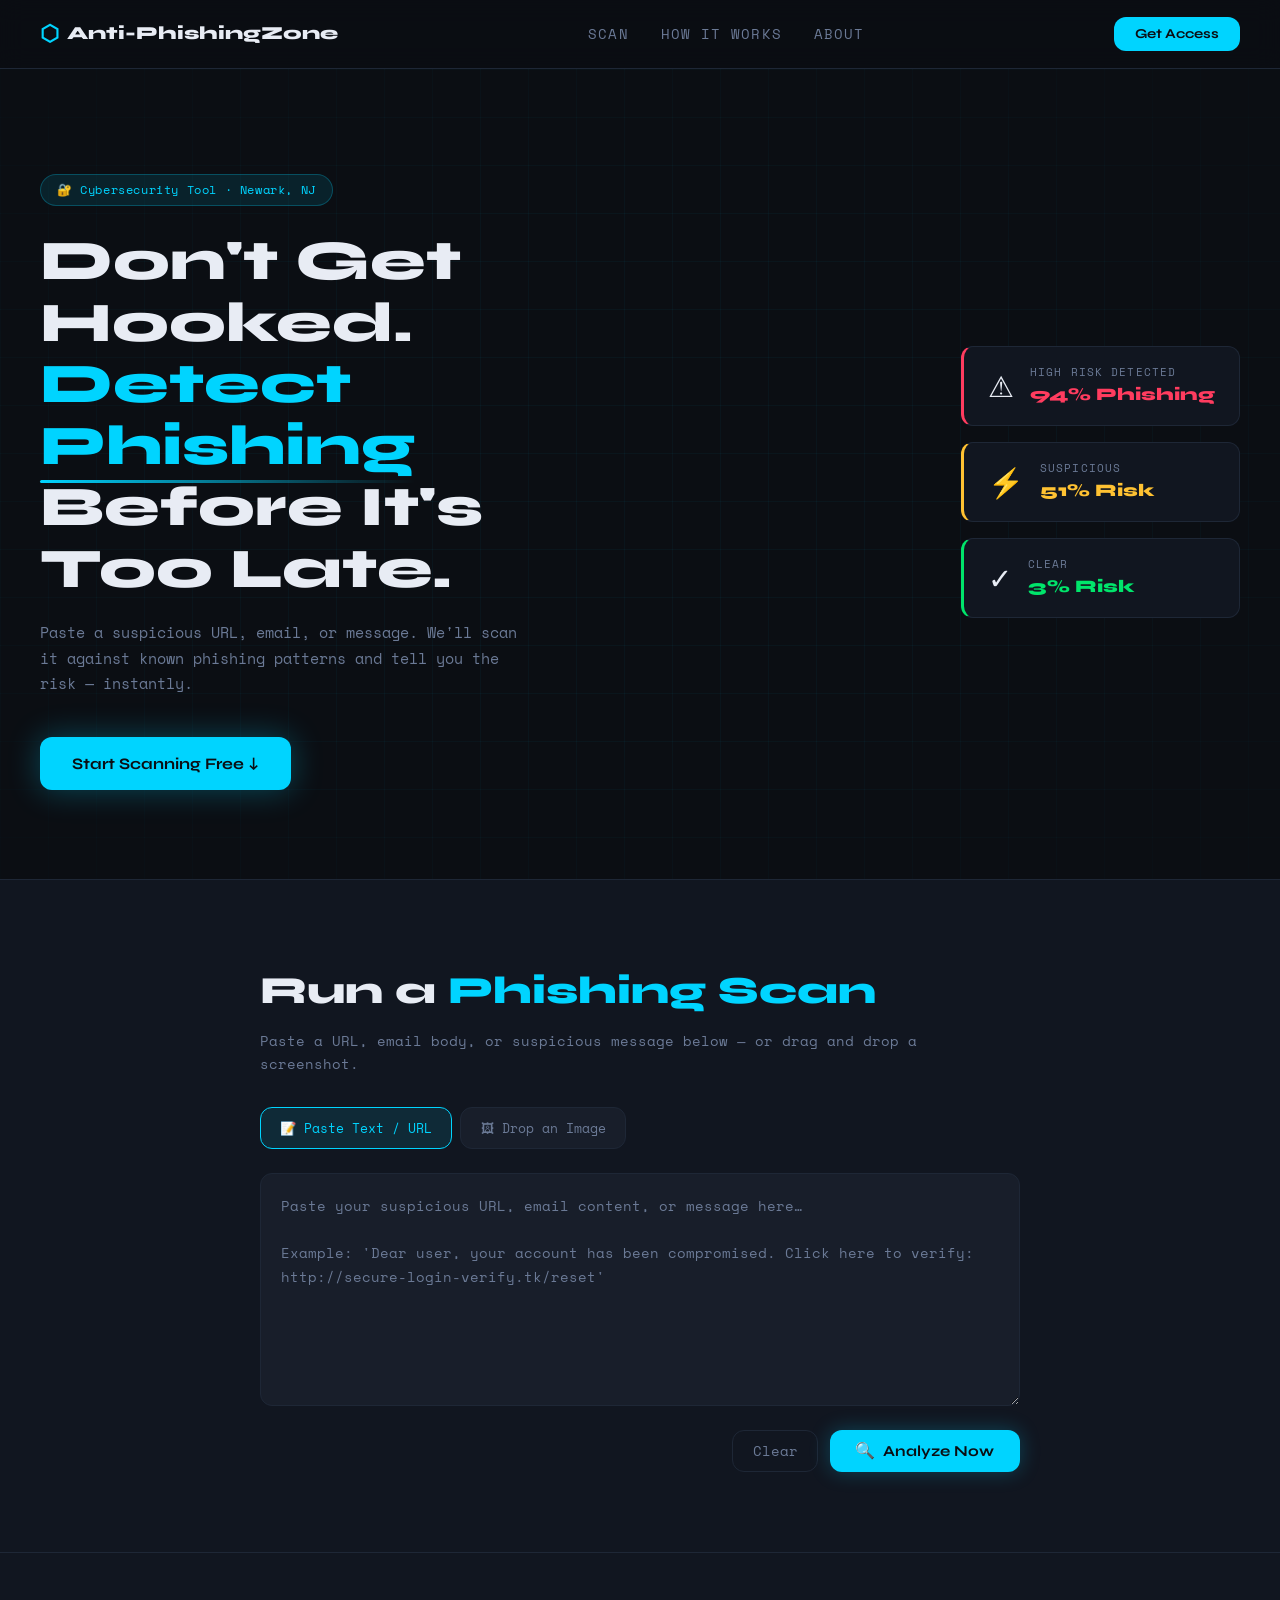
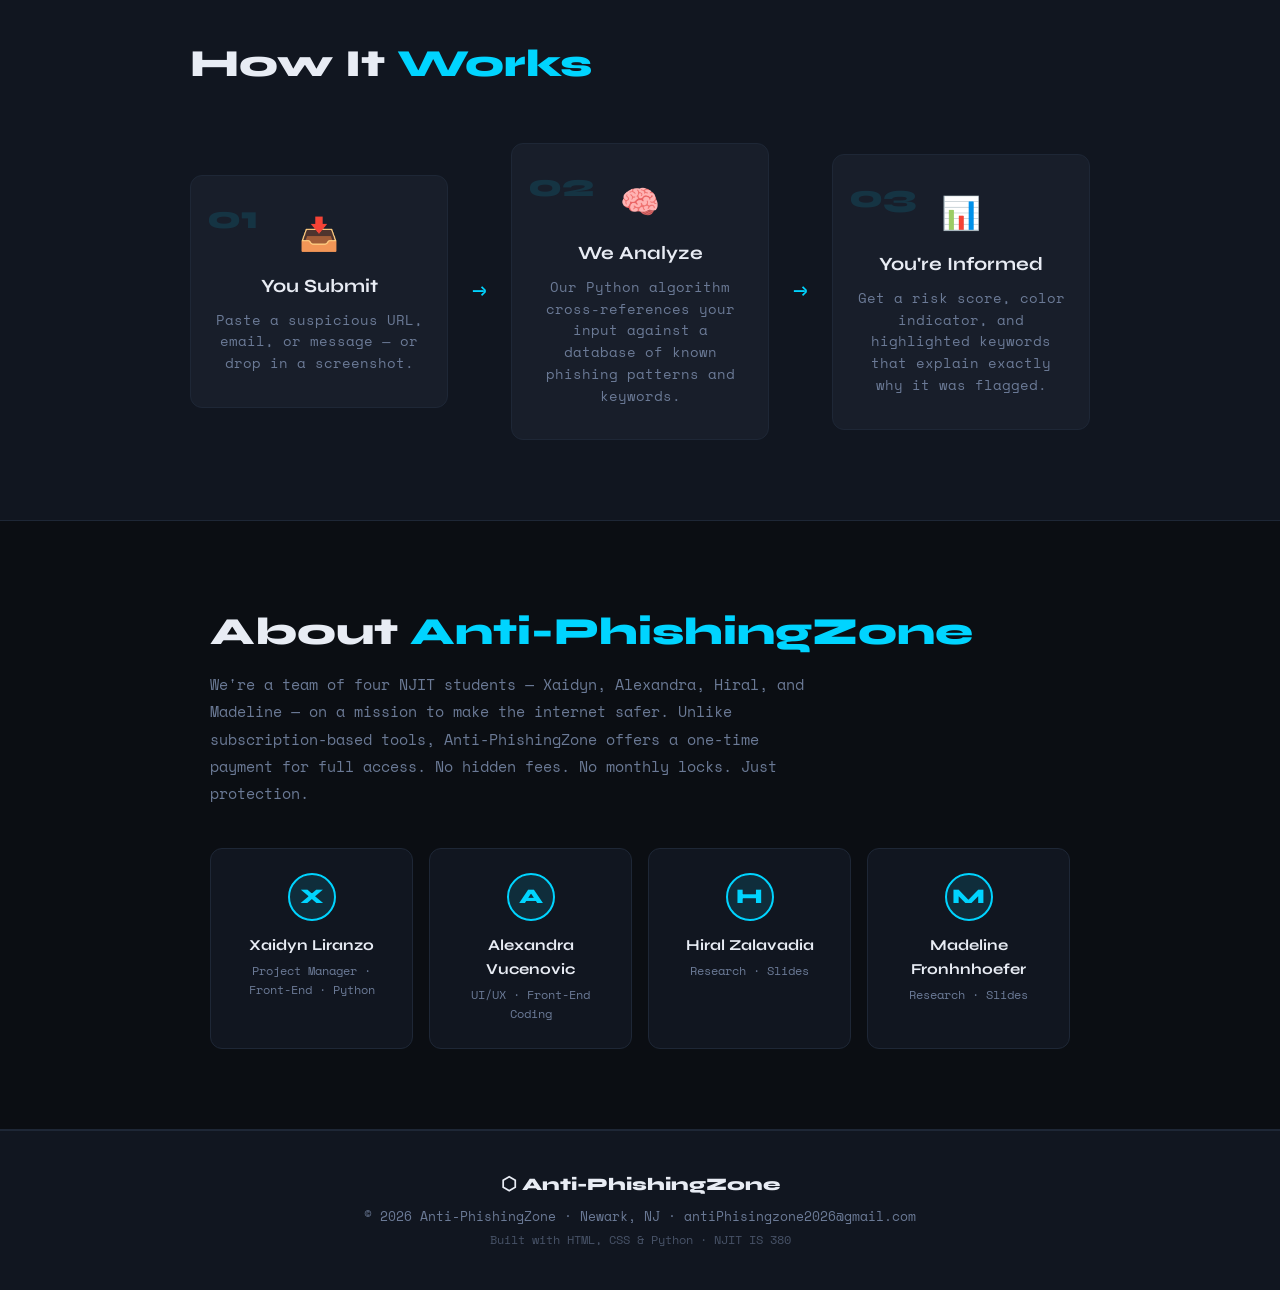
==== index.html @ cdc0a030 "clean project setup" ====
<!DOCTYPE html>
<html lang="en">
<head>
  <meta charset="UTF-8" />
  <meta name="viewport" content="width=device-width, initial-scale=1.0"/>
  <title>Anti-PhishingZone — Phishing Detection</title>
  <link href="https://fonts.googleapis.com/css2?family=Space+Mono:wght@400;700&family=Syne:wght@400;600;800&display=swap" rel="stylesheet"/>
  <link rel="stylesheet" href="styles.css"/>
</head>
<body>

  <!-- NAV -->
  <nav class="nav">
    <div class="nav-logo">
      <span class="logo-shield">⬡</span>
      <span class="logo-text">Anti-PhishingZone</span>
    </div>
    <ul class="nav-links">
      <li><a href="#scan">Scan</a></li>
      <li><a href="#how">How It Works</a></li>
      <li><a href="#about">About</a></li>
    </ul>
    <button class="nav-cta">Get Access</button>
  </nav>

  <!-- HERO -->
  <section class="hero" id="hero">
    <div class="hero-bg-grid"></div>
    <div class="hero-content">
      <div class="hero-badge">🔐 Cybersecurity Tool · Newark, NJ</div>
      <h1 class="hero-title">
        Don't Get Hooked.<br/>
        <span class="hero-accent">Detect Phishing</span><br/>
        Before It's Too Late.
      </h1>
      <p class="hero-sub">
        Paste a suspicious URL, email, or message. We'll scan it against known phishing patterns and tell you the risk — instantly.
      </p>
      <a href="#scan" class="hero-btn">Start Scanning Free ↓</a>
    </div>
    <div class="hero-visual">
      <div class="threat-card threat-red">
        <span class="tc-icon">⚠</span>
        <div>
          <div class="tc-label">High Risk Detected</div>
          <div class="tc-val">94% Phishing</div>
        </div>
      </div>
      <div class="threat-card threat-yellow">
        <span class="tc-icon">⚡</span>
        <div>
          <div class="tc-label">Suspicious</div>
          <div class="tc-val">51% Risk</div>
        </div>
      </div>
      <div class="threat-card threat-green">
        <span class="tc-icon">✓</span>
        <div>
          <div class="tc-label">Clear</div>
          <div class="tc-val">3% Risk</div>
        </div>
      </div>
    </div>
  </section>

  <!-- SCAN SECTION -->
  <section class="scan-section" id="scan">
    <div class="scan-container">
      <h2 class="section-title">Run a <span class="accent">Phishing Scan</span></h2>
      <p class="section-sub">Paste a URL, email body, or suspicious message below — or drag and drop a screenshot.</p>

      <!-- TABS -->
      <div class="tabs">
        <button class="tab active" data-tab="text">📝 Paste Text / URL</button>
        <button class="tab" data-tab="image">🖼 Drop an Image</button>
      </div>

      <!-- TEXT TAB -->
      <div class="tab-panel active" id="panel-text">
        <textarea
          id="scan-input"
          class="scan-textarea"
          placeholder="Paste your suspicious URL, email content, or message here…&#10;&#10;Example: 'Dear user, your account has been compromised. Click here to verify: http://secure-login-verify.tk/reset'"
          rows="8"
        ></textarea>
        <div class="scan-actions">
          <button class="clear-btn" onclick="clearInput()">Clear</button>
          <button class="scan-btn" onclick="runScan()">
            <span class="scan-btn-icon">🔍</span> Analyze Now
          </button>
        </div>
      </div>

      <!-- IMAGE TAB -->
      <div class="tab-panel" id="panel-image">
        <div class="drop-zone" id="drop-zone">
          <div class="drop-icon">📷</div>
          <div class="drop-title">Drag & Drop Screenshot Here</div>
          <div class="drop-sub">or click to browse — JPG, PNG, GIF accepted</div>
          <input type="file" id="file-input" accept="image/*" hidden/>
          <button class="browse-btn" onclick="document.getElementById('file-input').click()">Browse Files</button>
        </div>
        <div id="image-preview" class="image-preview hidden">
          <img id="preview-img" src="" alt="Uploaded screenshot"/>
          <button class="clear-btn" onclick="clearImage()">Remove Image</button>
          <button class="scan-btn" onclick="runScan()">
            <span class="scan-btn-icon">🔍</span> Analyze Image
          </button>
        </div>
      </div>
    </div>
  </section>

  <!-- RESULTS SECTION -->
  <section class="results-section hidden" id="results">
    <div class="results-container">
      <h2 class="section-title">Scan <span class="accent">Results</span></h2>

      <!-- RISK METER -->
      <div class="risk-meter-wrap" id="risk-meter-wrap">
        <div class="risk-label-top">Risk Level</div>
        <div class="risk-track">
          <div class="risk-fill" id="risk-fill"></div>
          <div class="risk-thumb" id="risk-thumb"></div>
        </div>
        <div class="risk-scale">
          <span>0%</span>
          <span>25%</span>
          <span>50%</span>
          <span>75%</span>
          <span>100%</span>
        </div>
        <div class="risk-badge" id="risk-badge">—</div>
        <div class="risk-percent" id="risk-percent">0%</div>
      </div>

      <!-- COLOR INDICATOR -->
      <div class="color-indicator" id="color-indicator">
        <div class="ci-dot" id="ci-dot"></div>
        <div class="ci-text" id="ci-text">Analyzing…</div>
      </div>

      <!-- HIGHLIGHTED INPUT -->
      <div class="highlighted-block" id="highlighted-block">
        <h3 class="highlight-title">🔎 Highlighted Flags</h3>
        <div class="highlighted-text" id="highlighted-text"></div>
      </div>

      <!-- FLAGS LIST -->
      <div class="flags-block" id="flags-block">
        <h3 class="flags-title">⚠ Detected Patterns</h3>
        <ul class="flags-list" id="flags-list"></ul>
      </div>

      <!-- SCAN AGAIN -->
      <button class="scan-again-btn" onclick="resetScan()">← Scan Another</button>
    </div>
  </section>

  <!-- HOW IT WORKS -->
  <section class="how-section" id="how">
    <div class="how-container">
      <h2 class="section-title">How It <span class="accent">Works</span></h2>
      <div class="steps">
        <div class="step">
          <div class="step-num">01</div>
          <div class="step-icon">📥</div>
          <h3>You Submit</h3>
          <p>Paste a suspicious URL, email, or message — or drop in a screenshot.</p>
        </div>
        <div class="step-arrow">→</div>
        <div class="step">
          <div class="step-num">02</div>
          <div class="step-icon">🧠</div>
          <h3>We Analyze</h3>
          <p>Our Python algorithm cross-references your input against a database of known phishing patterns and keywords.</p>
        </div>
        <div class="step-arrow">→</div>
        <div class="step">
          <div class="step-num">03</div>
          <div class="step-icon">📊</div>
          <h3>You're Informed</h3>
          <p>Get a risk score, color indicator, and highlighted keywords that explain exactly why it was flagged.</p>
        </div>
      </div>
    </div>
  </section>

  <!-- ABOUT -->
  <section class="about-section" id="about">
    <div class="about-container">
      <h2 class="section-title">About <span class="accent">Anti-PhishingZone</span></h2>
      <p class="about-text">
        We're a team of four NJIT students — Xaidyn, Alexandra, Hiral, and Madeline — on a mission to make the internet safer. Unlike subscription-based tools, Anti-PhishingZone offers a one-time payment for full access. No hidden fees. No monthly locks. Just protection.
      </p>
      <div class="team-grid">
        <div class="team-card">
          <div class="team-initial">X</div>
          <div class="team-name">Xaidyn Liranzo</div>
          <div class="team-role">Project Manager · Front-End · Python</div>
        </div>
        <div class="team-card">
          <div class="team-initial">A</div>
          <div class="team-name">Alexandra Vucenovic</div>
          <div class="team-role">UI/UX · Front-End Coding</div>
        </div>
        <div class="team-card">
          <div class="team-initial">H</div>
          <div class="team-name">Hiral Zalavadia</div>
          <div class="team-role">Research · Slides</div>
        </div>
        <div class="team-card">
          <div class="team-initial">M</div>
          <div class="team-name">Madeline Fronhnhoefer</div>
          <div class="team-role">Research · Slides</div>
        </div>
      </div>
    </div>
  </section>

  <!-- FOOTER -->
  <footer class="footer">
    <div class="footer-logo">⬡ Anti-PhishingZone</div>
    <p>© 2026 Anti-PhishingZone · Newark, NJ · antiPhisingzone2026@gmail.com</p>
    <p class="footer-note">Built with HTML, CSS & Python · NJIT IS 380</p>
  </footer>

  <script src="app.js"></script>
</body>
</html>
---- styles.css ----
/* ============================
   Anti-PhishingZone — styles.css
   ============================ */

/* -- Reset & Base -- */
*, *::before, *::after { box-sizing: border-box; margin: 0; padding: 0; }

:root {
  --bg:        #0b0e13;
  --bg2:       #111620;
  --bg3:       #181e2a;
  --border:    #1e2736;
  --text:      #e8ecf4;
  --muted:     #6b7a96;
  --accent:    #00d4ff;
  --accent2:   #0099cc;
  --green:     #00e56b;
  --yellow:    #ffc232;
  --red:       #ff3c5f;
  --font-head: 'Syne', sans-serif;
  --font-mono: 'Space Mono', monospace;
  --radius:    12px;
  --shadow:    0 4px 32px rgba(0,212,255,0.08);
}

html { scroll-behavior: smooth; }

body {
  background: var(--bg);
  color: var(--text);
  font-family: var(--font-mono);
  line-height: 1.6;
  min-height: 100vh;
}

/* ============================
   NAV
   ============================ */
.nav {
  position: sticky; top: 0; z-index: 100;
  display: flex; align-items: center; justify-content: space-between;
  padding: 1rem 2.5rem;
  background: rgba(11,14,19,0.85);
  backdrop-filter: blur(12px);
  border-bottom: 1px solid var(--border);
}

.nav-logo {
  display: flex; align-items: center; gap: 0.5rem;
  font-family: var(--font-head); font-weight: 800; font-size: 1.15rem;
  color: var(--text); text-decoration: none;
}

.logo-shield {
  font-size: 1.4rem; color: var(--accent);
  animation: pulse 3s ease-in-out infinite;
}

@keyframes pulse {
  0%,100% { text-shadow: 0 0 8px var(--accent); }
  50%      { text-shadow: 0 0 20px var(--accent), 0 0 40px var(--accent); }
}

.nav-links {
  display: flex; gap: 2rem; list-style: none;
}

.nav-links a {
  color: var(--muted); text-decoration: none; font-size: 0.85rem;
  letter-spacing: 0.08em; text-transform: uppercase;
  transition: color 0.2s;
}
.nav-links a:hover { color: var(--accent); }

.nav-cta {
  background: var(--accent); color: var(--bg);
  border: none; border-radius: var(--radius);
  padding: 0.55rem 1.3rem; font-family: var(--font-head);
  font-weight: 700; font-size: 0.85rem; cursor: pointer;
  transition: background 0.2s, transform 0.15s;
}
.nav-cta:hover { background: #33dcff; transform: translateY(-1px); }

/* ============================
   HERO
   ============================ */
.hero {
  position: relative; overflow: hidden;
  min-height: 90vh;
  display: flex; align-items: center; justify-content: space-between;
  padding: 5rem 2.5rem 4rem;
  gap: 3rem;
}

.hero-bg-grid {
  position: absolute; inset: 0; z-index: 0;
  background-image:
    linear-gradient(rgba(0,212,255,0.04) 1px, transparent 1px),
    linear-gradient(90deg, rgba(0,212,255,0.04) 1px, transparent 1px);
  background-size: 48px 48px;
  mask-image: radial-gradient(ellipse 80% 80% at 50% 50%, black 40%, transparent 100%);
}

.hero-content {
  position: relative; z-index: 1;
  flex: 1; max-width: 600px;
}

.hero-badge {
  display: inline-block;
  background: rgba(0,212,255,0.1);
  border: 1px solid rgba(0,212,255,0.25);
  border-radius: 99px;
  padding: 0.35rem 1rem;
  font-size: 0.75rem; color: var(--accent);
  letter-spacing: 0.05em; margin-bottom: 1.5rem;
}

.hero-title {
  font-family: var(--font-head);
  font-size: clamp(2rem, 5vw, 3.5rem);
  font-weight: 800;
  line-height: 1.1;
  margin-bottom: 1.25rem;
  color: var(--text);
}

.hero-accent {
  color: var(--accent);
  position: relative;
}
.hero-accent::after {
  content: '';
  position: absolute; bottom: -4px; left: 0; right: 0;
  height: 3px;
  background: linear-gradient(90deg, var(--accent), transparent);
  border-radius: 2px;
}

.hero-sub {
  color: var(--muted); font-size: 0.95rem;
  max-width: 480px; margin-bottom: 2.5rem;
  line-height: 1.7;
}

.hero-btn {
  display: inline-block;
  background: var(--accent); color: var(--bg);
  border-radius: var(--radius);
  padding: 0.85rem 2rem;
  font-family: var(--font-head); font-weight: 700; font-size: 1rem;
  text-decoration: none;
  box-shadow: 0 0 32px rgba(0,212,255,0.3);
  transition: transform 0.2s, box-shadow 0.2s;
}
.hero-btn:hover {
  transform: translateY(-3px);
  box-shadow: 0 0 48px rgba(0,212,255,0.5);
}

/* Hero visual cards */
.hero-visual {
  position: relative; z-index: 1;
  display: flex; flex-direction: column; gap: 1rem;
  flex-shrink: 0;
}

.threat-card {
  display: flex; align-items: center; gap: 1rem;
  background: var(--bg2);
  border: 1px solid var(--border);
  border-radius: var(--radius);
  padding: 1rem 1.5rem;
  min-width: 220px;
  animation: floatIn 0.6s ease both;
  transition: transform 0.3s;
}
.threat-card:hover { transform: translateX(-6px); }
.threat-card:nth-child(1) { animation-delay: 0.1s; }
.threat-card:nth-child(2) { animation-delay: 0.25s; }
.threat-card:nth-child(3) { animation-delay: 0.4s; }

@keyframes floatIn {
  from { opacity: 0; transform: translateX(30px); }
  to   { opacity: 1; transform: translateX(0); }
}

.tc-icon { font-size: 1.8rem; }
.tc-label { font-size: 0.7rem; color: var(--muted); text-transform: uppercase; letter-spacing: 0.1em; }
.tc-val   { font-family: var(--font-head); font-weight: 800; font-size: 1.1rem; }

.threat-red    { border-left: 3px solid var(--red); }
.threat-red    .tc-val { color: var(--red); }
.threat-yellow { border-left: 3px solid var(--yellow); }
.threat-yellow .tc-val { color: var(--yellow); }
.threat-green  { border-left: 3px solid var(--green); }
.threat-green  .tc-val { color: var(--green); }

/* ============================
   SCAN SECTION
   ============================ */
.scan-section {
  padding: 5rem 2.5rem;
  background: var(--bg2);
  border-top: 1px solid var(--border);
  border-bottom: 1px solid var(--border);
}

.scan-container {
  max-width: 760px; margin: 0 auto;
}

.section-title {
  font-family: var(--font-head); font-weight: 800;
  font-size: clamp(1.6rem, 4vw, 2.4rem);
  margin-bottom: 0.5rem;
  color: var(--text);
}

.accent { color: var(--accent); }

.section-sub {
  color: var(--muted); font-size: 0.9rem;
  margin-bottom: 2rem;
}

/* Tabs */
.tabs {
  display: flex; gap: 0.5rem;
  margin-bottom: 1.5rem;
}

.tab {
  background: var(--bg3); border: 1px solid var(--border);
  border-radius: var(--radius);
  padding: 0.6rem 1.2rem;
  color: var(--muted); font-family: var(--font-mono); font-size: 0.82rem;
  cursor: pointer; transition: all 0.2s;
}
.tab.active {
  background: rgba(0,212,255,0.1);
  border-color: var(--accent); color: var(--accent);
}
.tab:not(.active):hover { border-color: var(--muted); color: var(--text); }

.tab-panel { display: none; }
.tab-panel.active { display: block; }

/* Textarea */
.scan-textarea {
  width: 100%;
  background: var(--bg3); border: 1px solid var(--border);
  border-radius: var(--radius);
  padding: 1.25rem; color: var(--text);
  font-family: var(--font-mono); font-size: 0.88rem;
  line-height: 1.7; resize: vertical;
  transition: border-color 0.2s, box-shadow 0.2s;
  outline: none;
}
.scan-textarea::placeholder { color: var(--muted); }
.scan-textarea:focus {
  border-color: var(--accent);
  box-shadow: 0 0 0 3px rgba(0,212,255,0.1);
}

/* Scan actions */
.scan-actions {
  display: flex; justify-content: flex-end; gap: 0.75rem;
  margin-top: 1rem;
}

.clear-btn {
  background: transparent; border: 1px solid var(--border);
  border-radius: var(--radius);
  padding: 0.65rem 1.2rem;
  color: var(--muted); font-family: var(--font-mono); font-size: 0.85rem;
  cursor: pointer; transition: all 0.2s;
}
.clear-btn:hover { border-color: var(--red); color: var(--red); }

.scan-btn {
  display: flex; align-items: center; gap: 0.5rem;
  background: var(--accent); border: none;
  border-radius: var(--radius);
  padding: 0.65rem 1.6rem;
  color: var(--bg); font-family: var(--font-head); font-weight: 700; font-size: 0.95rem;
  cursor: pointer;
  box-shadow: 0 0 20px rgba(0,212,255,0.25);
  transition: all 0.2s;
}
.scan-btn:hover {
  background: #33dcff; transform: translateY(-2px);
  box-shadow: 0 0 32px rgba(0,212,255,0.4);
}
.scan-btn-icon { font-size: 1rem; }

/* Drop zone */
.drop-zone {
  border: 2px dashed var(--border);
  border-radius: var(--radius);
  padding: 3.5rem 2rem;
  text-align: center;
  transition: all 0.2s; cursor: pointer;
}
.drop-zone:hover, .drop-zone.dragover {
  border-color: var(--accent);
  background: rgba(0,212,255,0.04);
}
.drop-icon { font-size: 2.5rem; margin-bottom: 0.75rem; }
.drop-title {
  font-family: var(--font-head); font-weight: 600; font-size: 1.1rem;
  margin-bottom: 0.4rem;
}
.drop-sub { color: var(--muted); font-size: 0.82rem; margin-bottom: 1.25rem; }

.browse-btn {
  background: var(--bg3); border: 1px solid var(--border);
  border-radius: var(--radius);
  padding: 0.55rem 1.3rem;
  color: var(--text); font-family: var(--font-mono); font-size: 0.82rem;
  cursor: pointer; transition: all 0.2s;
}
.browse-btn:hover { border-color: var(--accent); color: var(--accent); }

.image-preview {
  display: flex; flex-direction: column; align-items: center; gap: 1rem;
}
.image-preview img {
  max-width: 100%; max-height: 320px;
  border-radius: var(--radius);
  border: 1px solid var(--border);
}

/* ============================
   RESULTS
   ============================ */
.results-section {
  padding: 5rem 2.5rem;
  background: var(--bg);
  border-bottom: 1px solid var(--border);
}

.results-container { max-width: 760px; margin: 0 auto; }

/* Risk Meter */
.risk-meter-wrap {
  background: var(--bg2); border: 1px solid var(--border);
  border-radius: var(--radius);
  padding: 2rem 2.5rem;
  margin-bottom: 1.5rem;
  text-align: center;
}
.risk-label-top {
  font-size: 0.75rem; text-transform: uppercase; letter-spacing: 0.1em;
  color: var(--muted); margin-bottom: 1.25rem;
}

.risk-track {
  position: relative; height: 12px;
  background: var(--bg3); border-radius: 99px;
  overflow: visible; margin-bottom: 0.5rem;
}
.risk-fill {
  height: 100%; border-radius: 99px;
  background: linear-gradient(90deg, var(--green), var(--yellow), var(--red));
  transition: width 1.2s cubic-bezier(0.22, 1, 0.36, 1);
  width: 0%;
}
.risk-thumb {
  position: absolute; top: 50%;
  transform: translate(-50%, -50%);
  width: 22px; height: 22px;
  background: white; border-radius: 50%;
  box-shadow: 0 2px 12px rgba(0,0,0,0.5);
  transition: left 1.2s cubic-bezier(0.22, 1, 0.36, 1);
  left: 0%;
}

.risk-scale {
  display: flex; justify-content: space-between;
  font-size: 0.7rem; color: var(--muted);
  margin-bottom: 1.5rem;
}

.risk-badge {
  display: inline-block;
  border-radius: 99px; padding: 0.4rem 1.2rem;
  font-family: var(--font-head); font-weight: 700; font-size: 1rem;
  margin-bottom: 0.35rem;
  transition: all 0.4s;
}

.risk-percent {
  font-family: var(--font-head); font-weight: 800; font-size: 2.5rem;
  transition: all 0.4s;
}

/* Color Indicator */
.color-indicator {
  display: flex; align-items: center; gap: 1rem;
  background: var(--bg2); border: 1px solid var(--border);
  border-radius: var(--radius); padding: 1.25rem 1.75rem;
  margin-bottom: 1.5rem;
}
.ci-dot {
  width: 20px; height: 20px; border-radius: 50%;
  flex-shrink: 0;
  animation: dotPulse 2s ease-in-out infinite;
}
@keyframes dotPulse {
  0%,100% { transform: scale(1); }
  50%      { transform: scale(1.25); }
}
.ci-text { font-family: var(--font-head); font-weight: 600; font-size: 1.05rem; }

/* Highlighted Text */
.highlighted-block {
  background: var(--bg2); border: 1px solid var(--border);
  border-radius: var(--radius); padding: 1.5rem 1.75rem;
  margin-bottom: 1.5rem;
}
.highlight-title {
  font-family: var(--font-head); font-size: 1rem; font-weight: 600;
  margin-bottom: 0.9rem;
}
.highlighted-text {
  font-size: 0.9rem; line-height: 1.8;
  word-break: break-word;
}
.flag-word {
  background: rgba(255,60,95,0.2);
  border: 1px solid rgba(255,60,95,0.4);
  color: var(--red);
  border-radius: 4px; padding: 0 4px;
  font-weight: bold;
}

/* Flags List */
.flags-block {
  background: var(--bg2); border: 1px solid var(--border);
  border-radius: var(--radius); padding: 1.5rem 1.75rem;
  margin-bottom: 2rem;
}
.flags-title {
  font-family: var(--font-head); font-size: 1rem; font-weight: 600;
  margin-bottom: 0.9rem;
}
.flags-list { list-style: none; display: flex; flex-direction: column; gap: 0.6rem; }
.flags-list li {
  display: flex; align-items: center; gap: 0.75rem;
  font-size: 0.85rem; color: var(--muted);
}
.flags-list li::before {
  content: '▸'; color: var(--red); font-size: 0.7rem; flex-shrink: 0;
}

.scan-again-btn {
  background: transparent; border: 1px solid var(--border);
  border-radius: var(--radius);
  padding: 0.75rem 1.75rem;
  color: var(--muted); font-family: var(--font-mono); font-size: 0.88rem;
  cursor: pointer; transition: all 0.2s;
}
.scan-again-btn:hover { border-color: var(--accent); color: var(--accent); }

/* ============================
   HOW IT WORKS
   ============================ */
.how-section {
  padding: 5rem 2.5rem;
  background: var(--bg2);
  border-bottom: 1px solid var(--border);
}
.how-container { max-width: 900px; margin: 0 auto; }

.steps {
  display: flex; align-items: center; gap: 1.5rem;
  margin-top: 3rem;
  flex-wrap: wrap;
}
.step {
  flex: 1; min-width: 200px;
  background: var(--bg3); border: 1px solid var(--border);
  border-radius: var(--radius); padding: 2rem 1.5rem;
  text-align: center; position: relative;
  transition: transform 0.2s, border-color 0.2s;
}
.step:hover { transform: translateY(-4px); border-color: var(--accent); }

.step-num {
  position: absolute; top: 1rem; left: 1rem;
  font-family: var(--font-head); font-weight: 800; font-size: 2rem;
  color: rgba(0,212,255,0.12);
}
.step-icon { font-size: 2rem; margin-bottom: 0.75rem; }
.step h3 {
  font-family: var(--font-head); font-weight: 700;
  margin-bottom: 0.5rem;
}
.step p { color: var(--muted); font-size: 0.85rem; }

.step-arrow {
  color: var(--accent); font-size: 1.5rem;
  flex-shrink: 0;
}

/* ============================
   ABOUT
   ============================ */
.about-section {
  padding: 5rem 2.5rem;
  background: var(--bg);
  border-bottom: 1px solid var(--border);
}
.about-container { max-width: 860px; margin: 0 auto; }
.about-text {
  color: var(--muted); font-size: 0.95rem; line-height: 1.8;
  margin-bottom: 2.5rem; max-width: 620px;
}

.team-grid {
  display: grid; grid-template-columns: repeat(auto-fit, minmax(180px, 1fr));
  gap: 1rem;
}
.team-card {
  background: var(--bg2); border: 1px solid var(--border);
  border-radius: var(--radius); padding: 1.5rem 1.25rem;
  text-align: center; transition: transform 0.2s, border-color 0.2s;
}
.team-card:hover { transform: translateY(-3px); border-color: var(--accent); }

.team-initial {
  width: 48px; height: 48px; border-radius: 50%;
  background: rgba(0,212,255,0.12); border: 2px solid var(--accent);
  display: flex; align-items: center; justify-content: center;
  font-family: var(--font-head); font-weight: 800; font-size: 1.3rem;
  color: var(--accent); margin: 0 auto 0.75rem;
}
.team-name { font-family: var(--font-head); font-weight: 700; font-size: 0.95rem; margin-bottom: 0.25rem; }
.team-role { color: var(--muted); font-size: 0.75rem; }

/* ============================
   FOOTER
   ============================ */
.footer {
  background: var(--bg2); border-top: 1px solid var(--border);
  padding: 2.5rem; text-align: center;
  color: var(--muted); font-size: 0.8rem;
}
.footer-logo {
  font-family: var(--font-head); font-weight: 800; font-size: 1.1rem;
  color: var(--text); margin-bottom: 0.5rem;
}
.footer-note { margin-top: 0.25rem; font-size: 0.72rem; opacity: 0.6; }

/* ============================
   UTILITIES
   ============================ */
.hidden { display: none !important; }

/* ============================
   RESPONSIVE
   ============================ */
@media (max-width: 768px) {
  .hero {
    flex-direction: column; text-align: center;
    padding: 4rem 1.5rem 3rem;
  }
  .hero-visual { flex-direction: row; flex-wrap: wrap; justify-content: center; }
  .threat-card { min-width: 160px; }
  .nav-links { display: none; }
  .steps { flex-direction: column; }
  .step-arrow { transform: rotate(90deg); }
  .scan-section, .results-section, .how-section, .about-section { padding: 3.5rem 1.5rem; }
}
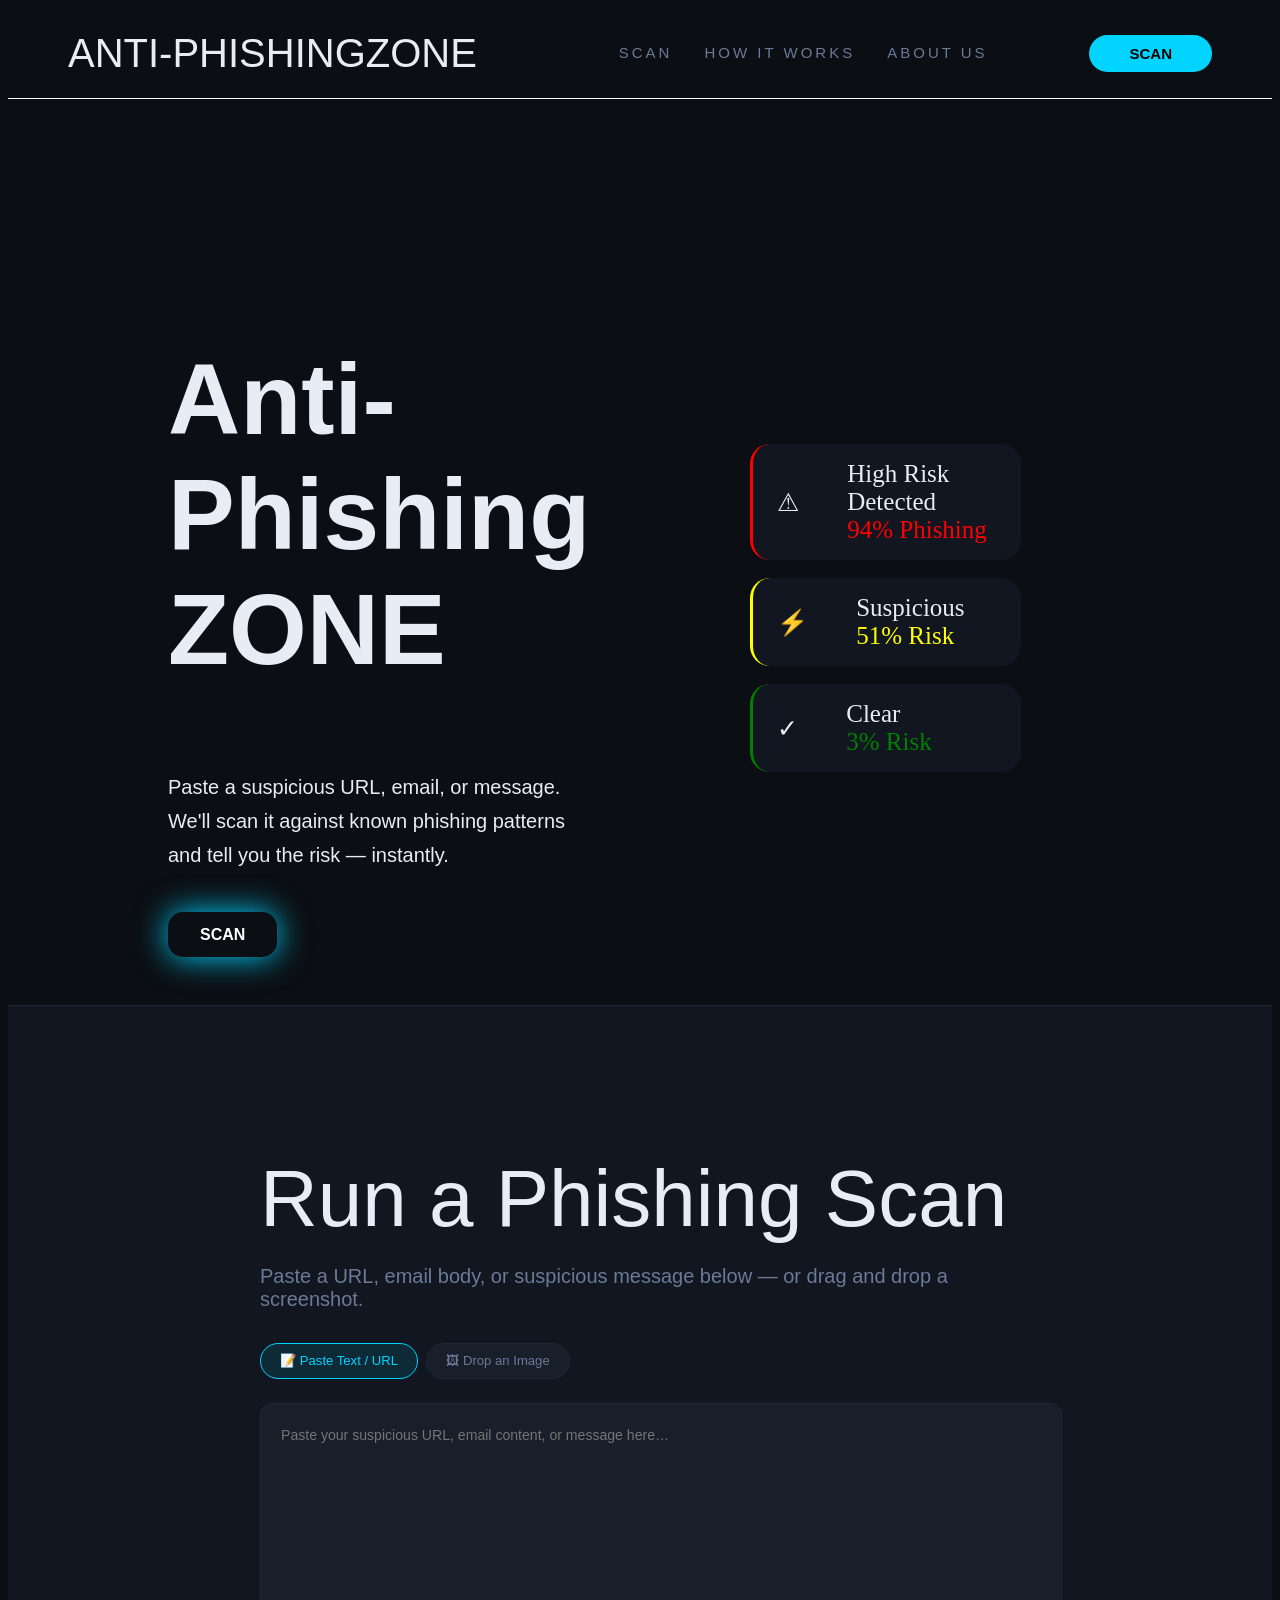
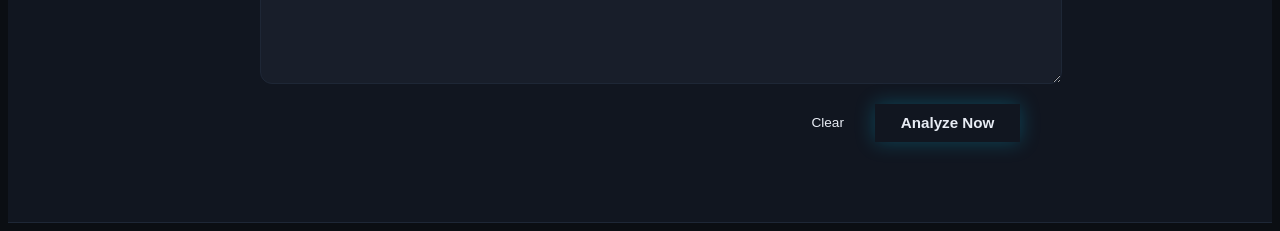
==== commit 5da3e17a: "Add files via upload This is the simplified version of the website. I commented where I stopped." ====
--- a/index.html
+++ b/index.html
@@ -1,230 +1,107 @@
-<!DOCTYPE html>
-<html lang="en">
-<head>
-  <meta charset="UTF-8" />
-  <meta name="viewport" content="width=device-width, initial-scale=1.0"/>
-  <title>Anti-PhishingZone — Phishing Detection</title>
-  <link href="https://fonts.googleapis.com/css2?family=Space+Mono:wght@400;700&family=Syne:wght@400;600;800&display=swap" rel="stylesheet"/>
-  <link rel="stylesheet" href="styles.css"/>
-</head>
-<body>
-
-  <!-- NAV -->
-  <nav class="nav">
-    <div class="nav-logo">
-      <span class="logo-shield">⬡</span>
-      <span class="logo-text">Anti-PhishingZone</span>
-    </div>
-    <ul class="nav-links">
-      <li><a href="#scan">Scan</a></li>
-      <li><a href="#how">How It Works</a></li>
-      <li><a href="#about">About</a></li>
-    </ul>
-    <button class="nav-cta">Get Access</button>
-  </nav>
-
-  <!-- HERO -->
-  <section class="hero" id="hero">
-    <div class="hero-bg-grid"></div>
-    <div class="hero-content">
-      <div class="hero-badge">🔐 Cybersecurity Tool · Newark, NJ</div>
-      <h1 class="hero-title">
-        Don't Get Hooked.<br/>
-        <span class="hero-accent">Detect Phishing</span><br/>
-        Before It's Too Late.
-      </h1>
-      <p class="hero-sub">
-        Paste a suspicious URL, email, or message. We'll scan it against known phishing patterns and tell you the risk — instantly.
-      </p>
-      <a href="#scan" class="hero-btn">Start Scanning Free ↓</a>
-    </div>
-    <div class="hero-visual">
-      <div class="threat-card threat-red">
-        <span class="tc-icon">⚠</span>
-        <div>
-          <div class="tc-label">High Risk Detected</div>
-          <div class="tc-val">94% Phishing</div>
-        </div>
-      </div>
-      <div class="threat-card threat-yellow">
-        <span class="tc-icon">⚡</span>
-        <div>
-          <div class="tc-label">Suspicious</div>
-          <div class="tc-val">51% Risk</div>
-        </div>
-      </div>
-      <div class="threat-card threat-green">
-        <span class="tc-icon">✓</span>
-        <div>
-          <div class="tc-label">Clear</div>
-          <div class="tc-val">3% Risk</div>
-        </div>
-      </div>
-    </div>
-  </section>
-
-  <!-- SCAN SECTION -->
-  <section class="scan-section" id="scan">
-    <div class="scan-container">
-      <h2 class="section-title">Run a <span class="accent">Phishing Scan</span></h2>
-      <p class="section-sub">Paste a URL, email body, or suspicious message below — or drag and drop a screenshot.</p>
-
-      <!-- TABS -->
-      <div class="tabs">
-        <button class="tab active" data-tab="text">📝 Paste Text / URL</button>
-        <button class="tab" data-tab="image">🖼 Drop an Image</button>
-      </div>
-
-      <!-- TEXT TAB -->
-      <div class="tab-panel active" id="panel-text">
-        <textarea
-          id="scan-input"
-          class="scan-textarea"
-          placeholder="Paste your suspicious URL, email content, or message here…&#10;&#10;Example: 'Dear user, your account has been compromised. Click here to verify: http://secure-login-verify.tk/reset'"
-          rows="8"
-        ></textarea>
-        <div class="scan-actions">
-          <button class="clear-btn" onclick="clearInput()">Clear</button>
-          <button class="scan-btn" onclick="runScan()">
-            <span class="scan-btn-icon">🔍</span> Analyze Now
-          </button>
-        </div>
-      </div>
-
-      <!-- IMAGE TAB -->
-      <div class="tab-panel" id="panel-image">
-        <div class="drop-zone" id="drop-zone">
-          <div class="drop-icon">📷</div>
-          <div class="drop-title">Drag & Drop Screenshot Here</div>
-          <div class="drop-sub">or click to browse — JPG, PNG, GIF accepted</div>
-          <input type="file" id="file-input" accept="image/*" hidden/>
-          <button class="browse-btn" onclick="document.getElementById('file-input').click()">Browse Files</button>
-        </div>
-        <div id="image-preview" class="image-preview hidden">
-          <img id="preview-img" src="" alt="Uploaded screenshot"/>
-          <button class="clear-btn" onclick="clearImage()">Remove Image</button>
-          <button class="scan-btn" onclick="runScan()">
-            <span class="scan-btn-icon">🔍</span> Analyze Image
-          </button>
-        </div>
-      </div>
-    </div>
-  </section>
-
-  <!-- RESULTS SECTION -->
-  <section class="results-section hidden" id="results">
-    <div class="results-container">
-      <h2 class="section-title">Scan <span class="accent">Results</span></h2>
-
-      <!-- RISK METER -->
-      <div class="risk-meter-wrap" id="risk-meter-wrap">
-        <div class="risk-label-top">Risk Level</div>
-        <div class="risk-track">
-          <div class="risk-fill" id="risk-fill"></div>
-          <div class="risk-thumb" id="risk-thumb"></div>
-        </div>
-        <div class="risk-scale">
-          <span>0%</span>
-          <span>25%</span>
-          <span>50%</span>
-          <span>75%</span>
-          <span>100%</span>
-        </div>
-        <div class="risk-badge" id="risk-badge">—</div>
-        <div class="risk-percent" id="risk-percent">0%</div>
-      </div>
-
-      <!-- COLOR INDICATOR -->
-      <div class="color-indicator" id="color-indicator">
-        <div class="ci-dot" id="ci-dot"></div>
-        <div class="ci-text" id="ci-text">Analyzing…</div>
-      </div>
-
-      <!-- HIGHLIGHTED INPUT -->
-      <div class="highlighted-block" id="highlighted-block">
-        <h3 class="highlight-title">🔎 Highlighted Flags</h3>
-        <div class="highlighted-text" id="highlighted-text"></div>
-      </div>
-
-      <!-- FLAGS LIST -->
-      <div class="flags-block" id="flags-block">
-        <h3 class="flags-title">⚠ Detected Patterns</h3>
-        <ul class="flags-list" id="flags-list"></ul>
-      </div>
-
-      <!-- SCAN AGAIN -->
-      <button class="scan-again-btn" onclick="resetScan()">← Scan Another</button>
-    </div>
-  </section>
-
-  <!-- HOW IT WORKS -->
-  <section class="how-section" id="how">
-    <div class="how-container">
-      <h2 class="section-title">How It <span class="accent">Works</span></h2>
-      <div class="steps">
-        <div class="step">
-          <div class="step-num">01</div>
-          <div class="step-icon">📥</div>
-          <h3>You Submit</h3>
-          <p>Paste a suspicious URL, email, or message — or drop in a screenshot.</p>
-        </div>
-        <div class="step-arrow">→</div>
-        <div class="step">
-          <div class="step-num">02</div>
-          <div class="step-icon">🧠</div>
-          <h3>We Analyze</h3>
-          <p>Our Python algorithm cross-references your input against a database of known phishing patterns and keywords.</p>
-        </div>
-        <div class="step-arrow">→</div>
-        <div class="step">
-          <div class="step-num">03</div>
-          <div class="step-icon">📊</div>
-          <h3>You're Informed</h3>
-          <p>Get a risk score, color indicator, and highlighted keywords that explain exactly why it was flagged.</p>
-        </div>
-      </div>
-    </div>
-  </section>
-
-  <!-- ABOUT -->
-  <section class="about-section" id="about">
-    <div class="about-container">
-      <h2 class="section-title">About <span class="accent">Anti-PhishingZone</span></h2>
-      <p class="about-text">
-        We're a team of four NJIT students — Xaidyn, Alexandra, Hiral, and Madeline — on a mission to make the internet safer. Unlike subscription-based tools, Anti-PhishingZone offers a one-time payment for full access. No hidden fees. No monthly locks. Just protection.
-      </p>
-      <div class="team-grid">
-        <div class="team-card">
-          <div class="team-initial">X</div>
-          <div class="team-name">Xaidyn Liranzo</div>
-          <div class="team-role">Project Manager · Front-End · Python</div>
-        </div>
-        <div class="team-card">
-          <div class="team-initial">A</div>
-          <div class="team-name">Alexandra Vucenovic</div>
-          <div class="team-role">UI/UX · Front-End Coding</div>
-        </div>
-        <div class="team-card">
-          <div class="team-initial">H</div>
-          <div class="team-name">Hiral Zalavadia</div>
-          <div class="team-role">Research · Slides</div>
-        </div>
-        <div class="team-card">
-          <div class="team-initial">M</div>
-          <div class="team-name">Madeline Fronhnhoefer</div>
-          <div class="team-role">Research · Slides</div>
-        </div>
-      </div>
-    </div>
-  </section>
-
-  <!-- FOOTER -->
-  <footer class="footer">
-    <div class="footer-logo">⬡ Anti-PhishingZone</div>
-    <p>© 2026 Anti-PhishingZone · Newark, NJ · antiPhisingzone2026@gmail.com</p>
-    <p class="footer-note">Built with HTML, CSS & Python · NJIT IS 380</p>
-  </footer>
-
-  <script src="app.js"></script>
-</body>
-</html>
+<!DOCTYPE html>
+<html lang = "en">
+    <head>
+        <meta charset="UTF-8" />
+        <meta name="viewport" content="width=device-width, initial-scale=1.0"/>
+        <title>Anti-PhishingZone — Phishing Detection</title>
+        <link href="https://fonts.googleapis.com/css2?family=Space+Mono:wght@400;700&family=Syne:wght@400;600;800&display=swap" rel="stylesheet"/>
+        <link rel="stylesheet" href="style.css"/>
+    </head>
+    <body>
+        <nav class  = "nav-bar">
+            <div clas = "logo">
+                <span class = "text">ANTI-PHISHINGZONE</span>
+            </div>
+            <ul class  = "links">
+                <li><a href = "">SCAN</a></li>
+                <li><a href = "">HOW IT WORKS</a></li>
+                <li><a href = "">ABOUT US</a></li>
+            </ul>
+              <button class="scan">SCAN</button>
+        </nav>
+  <section class="descp" id="descp">
+    <div class="grid"></div>
+    <div class="content">
+      <h1 class="title">
+        Anti-<br/>
+        <span class="blurb2">Phishing</span><br/>
+        ZONE
+      </h1>
+      <p class="blurb">
+        Paste a suspicious URL, email, or message. We'll scan it against known phishing patterns and tell you the risk — instantly.
+      </p>
+      <a href="#scan" class="scan-btn">SCAN</a>
+    </div>
+    <div class="visuals">
+      <div class="card red">
+        <span class="icon">⚠</span>
+        <div>
+          <div class="label">High Risk Detected</div>
+          <div class="value-red">94% Phishing</div>
+        </div>
+      </div>
+    </br>
+      <div class="card yellow">
+        <span class="icon">⚡</span>
+        <div>
+          <div class="label">Suspicious</div>
+          <div class="value-yellow">51% Risk</div>
+        </div>
+      </div>
+    </br>
+      <div class="card green">
+        <span class="icon">✓</span>
+        <div>
+          <div class="label">Clear</div>
+          <div class="value-green">3% Risk</div>
+        </div>
+      </div>
+    </div>
+  </section>
+
+    <section class="scanning" id="scan">
+    <div class="container-Scan">
+      <h2 class="titleS">Run a Phishing Scan</h2>
+      <p class="section-sub">Paste a URL, email body, or suspicious message below — or drag and drop a screenshot.</p>
+
+      <div class="tabs">
+        <button class="tab active" data-tab="text">📝 Paste Text / URL</button>
+        <button class="tab" data-tab="image">🖼 Drop an Image</button>
+      </div>
+
+      <div class="tab-panel active" id="panel-text">
+        <textarea
+          id="scan-input"
+          class="textarea"
+          placeholder="Paste your suspicious URL, email content, or message here…"
+          rows="10"
+        ></textarea>
+        <div class="scanner-actions">
+          <button class="clear" onclick="clearInput()">Clear</button>
+          <button class="scan-button" onclick="runScan()">
+             Analyze Now
+          </button>
+        </div>
+      </div>
+      <!--Finished simplyfing here-->
+      <div class="tab-panel" id="panel-image">
+        <div class="drop-zone" id="drop-zone">
+          <div class="drop-icon">📷</div>
+          <div class="drop-title">Drag & Drop Screenshot Here</div>
+          <div class="drop-sub">or click to browse — JPG, PNG, GIF accepted</div>
+          <input type="file" id="file-input" accept="image/*" hidden/>
+          <button class="browse-btn" onclick="document.getElementById('file-input').click()">Browse Files</button>
+        </div>
+        <div id="image-preview" class="image-preview hidden">
+          <img id="preview-img" src="" alt="Uploaded screenshot"/>
+          <button class="clear-btn" onclick="clearImage()">Remove Image</button>
+          <button class="scan-btn" onclick="runScan()">
+            <span class="scan-btn-icon">🔍</span> Analyze Image
+          </button>
+        </div>
+      </div>
+    </div>
+  </section>
+        
+    </body>
+</html>
--- a/style.css
+++ b/style.css
@@ -0,0 +1,317 @@
+body{
+    background-color: #0b0e13;
+    color: #e8ecf4;
+    font-family: sans-serif;
+}
+
+.nav-bar {
+   top: 0; 
+  display: flex; align-items: center; justify-content: space-between;
+  padding: 20px 60px;
+  border-bottom: 1px solid white;
+}
+
+
+.links {
+  display: flex;
+  gap: 2rem;
+  list-style: none;
+}
+
+.links a {
+  color: #6b7a96;
+  text-decoration: none;
+  font-size: 15px;
+  letter-spacing: 3px; 
+
+}
+.links a:hover { 
+    color: #00d4ff;
+ }
+
+.scan {
+  background: #00d4ff; 
+  color: black;
+  border: none; 
+  border-radius: 20px;
+  padding: 10px 40px;
+  font-weight: 700; 
+  font-size: 15px; 
+  
+}
+.scan:hover { 
+    background: #33dcff; 
+}
+
+.text{
+    font-size: 40px;
+    font-family:Verdana, Geneva, Tahoma, sans-serif;
+}
+
+.descp {
+  position: relative;
+  overflow: hidden;
+  min-height: 30vh;
+  display: flex;
+  align-items: center; 
+  justify-content: space-between;
+  padding: 10rem 0rem 3rem;
+  gap: 10rem;
+}
+
+.content {
+  position: relative; 
+  
+  
+}
+
+.title {
+  font-size: 100px;
+  font-weight: 800;
+
+ 
+}
+
+.blurb2 {
+  position: relative;
+}
+.blurb2::after {
+  position: absolute; 
+  bottom: -4px; 
+  left: 0; 
+  right: 0;
+  height: 3px;
+  border-radius: 2px;
+}
+
+.blurb{
+  font-size: 20px;
+  max-width: 480px; 
+  margin-bottom: 2.5rem;
+  line-height: 1.7;
+}
+
+.scan-btn {
+  display: inline-block;
+  color: white;
+  border-radius: 15px;
+  padding: 0.85rem 2rem;
+  font-weight: 700; font-size: 1rem;
+  text-decoration: none;
+  box-shadow: 0 0 32px #00d4ff;
+  transition: transform 0.2s, box-shadow 0.2s;
+}
+.scan-btn:hover {
+  box-shadow: 0 0 48px #00d4ff;
+}
+
+/* Hero visual cards */
+.visuals {
+  position: relative;
+  display: flex; 
+  flex-direction: column; 
+  padding-right: 25rem;
+}
+
+.card {
+  display: flex; 
+  font-family: 'Times New Roman', Times, serif;
+  font-size: 25px;
+  align-items: center; 
+  gap: 3rem;
+  background-color: #111620;
+  border: 1px solid 20px;
+  border-radius: 20px;
+  padding:1rem  1.5rem;
+  min-width: 220px;
+  animation: floatIn 0.6s ease both;
+  transition: transform 0.3s;
+}
+
+.card:hover { 
+    transform: translateX(-6px); 
+}
+.card:nth-child(1) 
+{ 
+    animation-delay: 0.1s; 
+}
+.card:nth-child(2) { 
+    animation-delay: 0.25s; 
+}
+.card:nth-child(3) { 
+    animation-delay: 0.4s; 
+}
+
+@keyframes floatIn {
+  from { opacity: 0; transform: translateX(30px); }
+  to   { opacity: 1; transform: translateX(0); }
+}
+
+.red    {
+    border-left: 3px solid red; 
+}
+.red .value-red { 
+    color: red; 
+}
+.yellow { 
+    border-left: 3px solid yellow; 
+}
+.yellow .value-yellow {
+     color: yellow; 
+}
+.green  { 
+    border-left: 3px solid green; 
+}
+.green  .value-green {
+     color: green; 
+}
+
+
+.scanning {
+  padding: 5rem 2.5rem;
+  background: #111620;
+  border-top: 1px solid #1e2736;
+  border-bottom: 1px solid #1e2736;
+}
+
+.container-Scan {
+  max-width: 760px; margin: 0 auto;
+}
+
+.titleS {
+  font-weight: 500;
+  font-size: 80px;
+  margin-bottom: 0.5rem;
+  color: #e8ecf4;
+}
+
+
+.section-sub {
+  color: #6b7a96;
+  font-size: 20px;
+  margin-bottom: 2rem;
+  font-family:'Segoe UI', Tahoma, Geneva, Verdana, sans-serif;
+}
+
+.tabs {
+  display: flex; 
+  gap: 0.5rem;
+  margin-bottom: 1.5rem;
+}
+
+.tab {
+  background: #181e2a; 
+  border: 1px solid #1e2736;
+  border-radius: 20px;
+  padding: 0.6rem 1.2rem;
+  color: #6b7a96; 
+  font-size: 0.82rem;
+}
+.tab.active {
+  background: rgba(0,212,255,0.1);
+  border-color: #00d4ff;
+  color: #00d4ff;
+}
+.tab:not(.active):hover { 
+    border-color: #6b7a96;
+     color: #e8ecf4; 
+}
+
+.tab-panel {
+     display: none; 
+}
+.tab-panel.active {
+     display: block; 
+    }
+
+/*Finished Working on Simplying things here*/
+.textarea {
+  width: 100%;
+  background: #181e2a; 
+  border: 1px solid #1e2736;
+  border-radius: 12px;
+  padding: 1.25rem;
+  color: #e8ecf4;
+  font-family: sans-serif;
+   font-size: 0.88rem;
+  line-height: 1.7; 
+  resize: vertical;
+  transition: border-color 0.2s, box-shadow 0.2s;
+  outline: none;
+}
+
+.textarea:focus {
+  box-shadow: 0 0 0 3px rgba(0,212,255,0.1);
+}
+
+/* Scan actions */
+.scanner-actions {
+  display: flex;
+  justify-content: flex-end;
+  gap: 0.75rem;
+  margin-top: 1rem;
+}
+
+.clear {
+  background: transparent; border: 1px solid var(--border);
+  border-radius: 12px;
+  padding: 0.65rem 1.2rem;
+  color: var(--muted); 
+  font-family: var(--font-mono); 
+  font-size: 0.85rem;
+}
+.clear:hover { 
+  border-color: var(--red); 
+  color: var(--red); }
+
+.scan-button {
+  display: flex; align-items: center; gap: 0.5rem;
+  background: var(--accent); border: none;
+  border-radius: var(--radius);
+  padding: 0.65rem 1.6rem;
+  color: var(--bg); font-family: var(--font-head); font-weight: 700; font-size: 0.95rem;
+  cursor: pointer;
+  box-shadow: 0 0 20px rgba(0,212,255,0.25);
+  transition: all 0.2s;
+}
+.scan-button:hover {
+  background: #33dcff; transform: translateY(-2px);
+  box-shadow: 0 0 32px rgba(0,212,255,0.4);
+}
+
+/* Drop zone */
+.drop-zone {
+  border: 2px dashed var(--border);
+  border-radius: var(--radius);
+  padding: 3.5rem 2rem;
+  text-align: center;
+  transition: all 0.2s; cursor: pointer;
+}
+.drop-zone:hover, .drop-zone.dragover {
+  border-color: var(--accent);
+  background: rgba(0,212,255,0.04);
+}
+.drop-icon { font-size: 2.5rem; margin-bottom: 0.75rem; }
+.drop-title {
+  font-family: var(--font-head); font-weight: 600; font-size: 1.1rem;
+  margin-bottom: 0.4rem;
+}
+.drop-sub { color: var(--muted); font-size: 0.82rem; margin-bottom: 1.25rem; }
+
+.browse-btn {
+  background: var(--bg3); border: 1px solid var(--border);
+  border-radius: var(--radius);
+  padding: 0.55rem 1.3rem;
+  color: var(--text); font-family: var(--font-mono); font-size: 0.82rem;
+  cursor: pointer; transition: all 0.2s;
+}
+.browse-btn:hover { border-color: var(--accent); color: var(--accent); }
+
+.image-preview {
+  display: flex; flex-direction: column; align-items: center; gap: 1rem;
+}
+.image-preview img {
+  max-width: 100%; max-height: 320px;
+  border-radius: var(--radius);
+  border: 1px solid var(--border);
+}
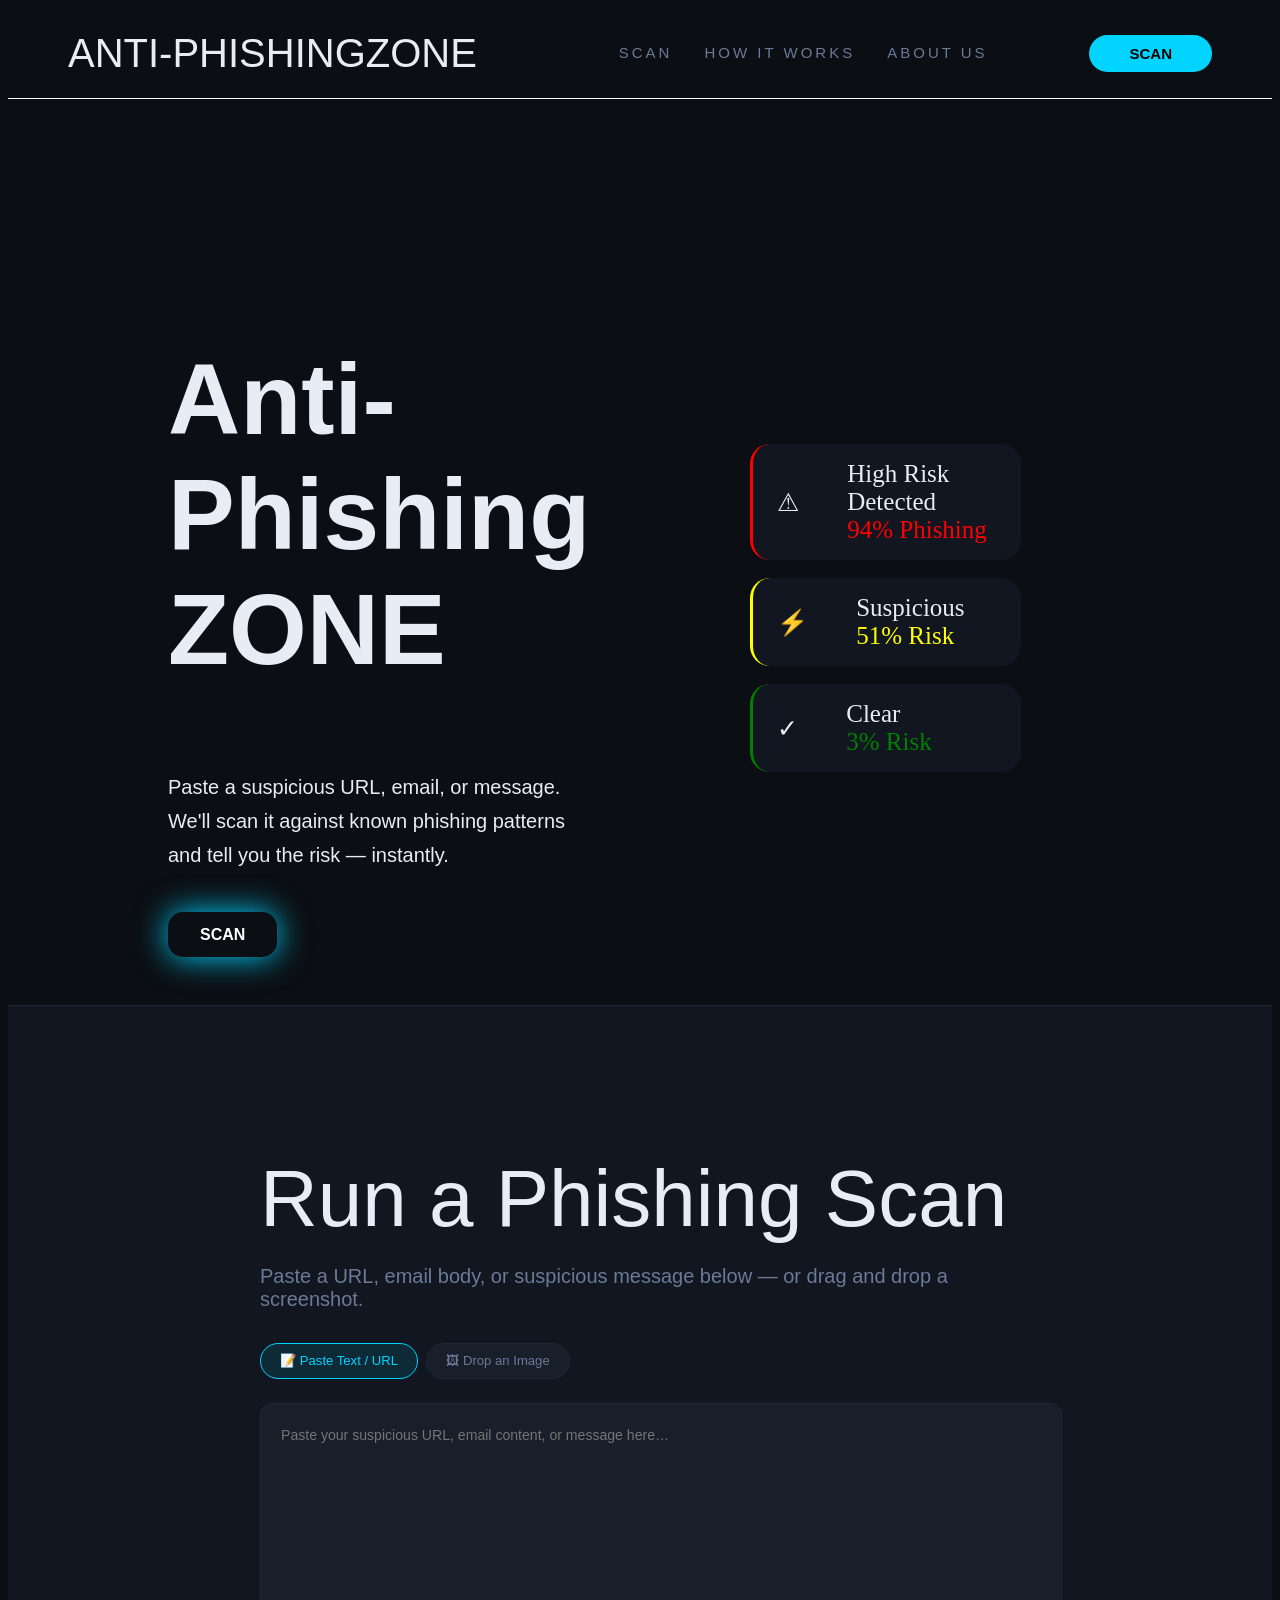
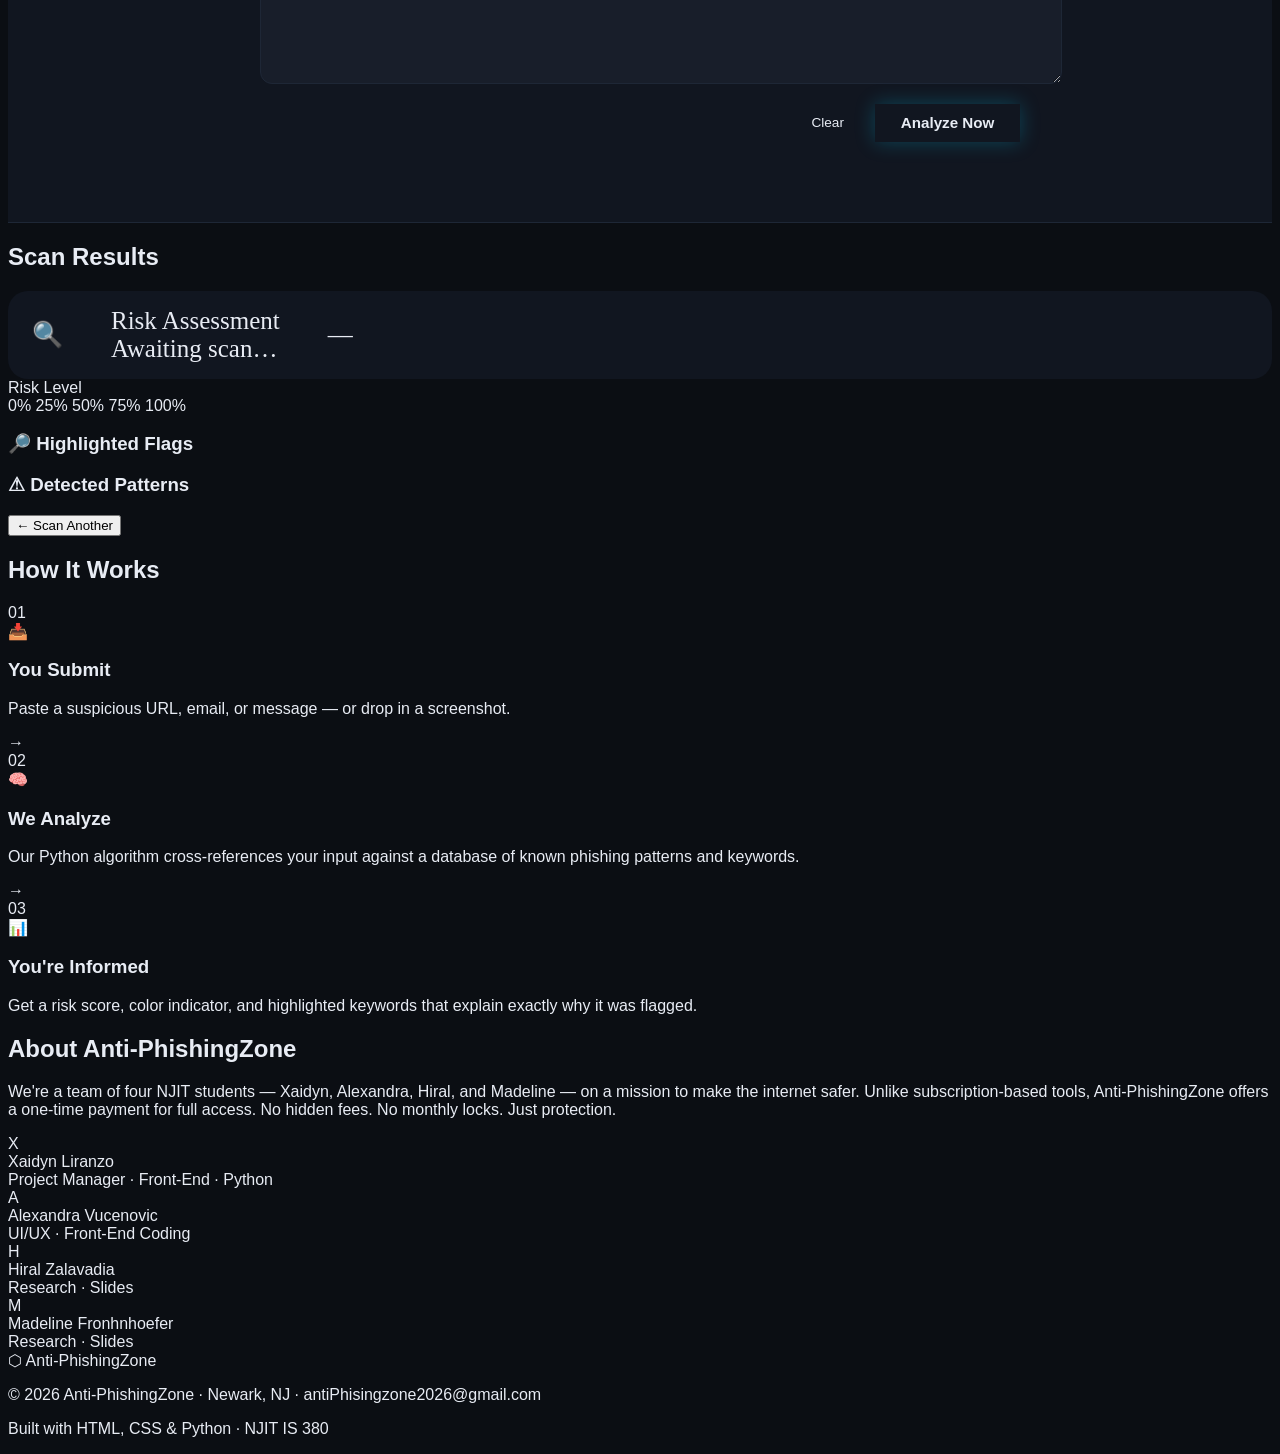
==== commit 0395fa06: "testing reworks" ====
--- a/index.html
+++ b/index.html
@@ -1,107 +1,235 @@
-<!DOCTYPE html>
-<html lang = "en">
-    <head>
-        <meta charset="UTF-8" />
-        <meta name="viewport" content="width=device-width, initial-scale=1.0"/>
-        <title>Anti-PhishingZone — Phishing Detection</title>
-        <link href="https://fonts.googleapis.com/css2?family=Space+Mono:wght@400;700&family=Syne:wght@400;600;800&display=swap" rel="stylesheet"/>
-        <link rel="stylesheet" href="style.css"/>
-    </head>
-    <body>
-        <nav class  = "nav-bar">
-            <div clas = "logo">
-                <span class = "text">ANTI-PHISHINGZONE</span>
-            </div>
-            <ul class  = "links">
-                <li><a href = "">SCAN</a></li>
-                <li><a href = "">HOW IT WORKS</a></li>
-                <li><a href = "">ABOUT US</a></li>
-            </ul>
-              <button class="scan">SCAN</button>
-        </nav>
-  <section class="descp" id="descp">
-    <div class="grid"></div>
-    <div class="content">
-      <h1 class="title">
-        Anti-<br/>
-        <span class="blurb2">Phishing</span><br/>
-        ZONE
-      </h1>
-      <p class="blurb">
-        Paste a suspicious URL, email, or message. We'll scan it against known phishing patterns and tell you the risk — instantly.
-      </p>
-      <a href="#scan" class="scan-btn">SCAN</a>
-    </div>
-    <div class="visuals">
-      <div class="card red">
-        <span class="icon">⚠</span>
-        <div>
-          <div class="label">High Risk Detected</div>
-          <div class="value-red">94% Phishing</div>
-        </div>
-      </div>
-    </br>
-      <div class="card yellow">
-        <span class="icon">⚡</span>
-        <div>
-          <div class="label">Suspicious</div>
-          <div class="value-yellow">51% Risk</div>
-        </div>
-      </div>
-    </br>
-      <div class="card green">
-        <span class="icon">✓</span>
-        <div>
-          <div class="label">Clear</div>
-          <div class="value-green">3% Risk</div>
-        </div>
-      </div>
-    </div>
-  </section>
-
-    <section class="scanning" id="scan">
-    <div class="container-Scan">
-      <h2 class="titleS">Run a Phishing Scan</h2>
-      <p class="section-sub">Paste a URL, email body, or suspicious message below — or drag and drop a screenshot.</p>
-
-      <div class="tabs">
-        <button class="tab active" data-tab="text">📝 Paste Text / URL</button>
-        <button class="tab" data-tab="image">🖼 Drop an Image</button>
-      </div>
-
-      <div class="tab-panel active" id="panel-text">
-        <textarea
-          id="scan-input"
-          class="textarea"
-          placeholder="Paste your suspicious URL, email content, or message here…"
-          rows="10"
-        ></textarea>
-        <div class="scanner-actions">
-          <button class="clear" onclick="clearInput()">Clear</button>
-          <button class="scan-button" onclick="runScan()">
-             Analyze Now
-          </button>
-        </div>
-      </div>
-      <!--Finished simplyfing here-->
-      <div class="tab-panel" id="panel-image">
-        <div class="drop-zone" id="drop-zone">
-          <div class="drop-icon">📷</div>
-          <div class="drop-title">Drag & Drop Screenshot Here</div>
-          <div class="drop-sub">or click to browse — JPG, PNG, GIF accepted</div>
-          <input type="file" id="file-input" accept="image/*" hidden/>
-          <button class="browse-btn" onclick="document.getElementById('file-input').click()">Browse Files</button>
-        </div>
-        <div id="image-preview" class="image-preview hidden">
-          <img id="preview-img" src="" alt="Uploaded screenshot"/>
-          <button class="clear-btn" onclick="clearImage()">Remove Image</button>
-          <button class="scan-btn" onclick="runScan()">
-            <span class="scan-btn-icon">🔍</span> Analyze Image
-          </button>
-        </div>
-      </div>
-    </div>
-  </section>
-        
-    </body>
+<!DOCTYPE html>
+<html lang="en">
+  <head>
+    <meta charset="UTF-8" />
+    <meta name="viewport" content="width=device-width, initial-scale=1.0"/>
+    <title>Anti-PhishingZone — Phishing Detection</title>
+    <link href="https://fonts.googleapis.com/css2?family=Space+Mono:wght@400;700&family=Syne:wght@400;600;800&display=swap" rel="stylesheet"/>
+    <link rel="stylesheet" href="style.css"/>
+  </head>
+  <body>
+
+    <!-- NAV -->
+    <nav class="nav-bar">
+      <div class="logo">
+        <span class="text">ANTI-PHISHINGZONE</span>
+      </div>
+      <ul class="links">
+        <li><a href="#scan">SCAN</a></li>
+        <li><a href="#how">HOW IT WORKS</a></li>
+        <li><a href="#about">ABOUT US</a></li>
+      </ul>
+      <button class="scan" onclick="document.getElementById('scan').scrollIntoView({behavior:'smooth'})">SCAN</button>
+    </nav>
+
+    <!-- HERO -->
+    <section class="descp" id="descp">
+      <div class="grid"></div>
+      <div class="content">
+        <h1 class="title">
+          Anti-<br/>
+          <span class="blurb2">Phishing</span><br/>
+          ZONE
+        </h1>
+        <p class="blurb">
+          Paste a suspicious URL, email, or message. We'll scan it against known phishing patterns and tell you the risk — instantly.
+        </p>
+        <a href="#scan" class="scan-btn">SCAN</a>
+      </div>
+      <div class="visuals">
+        <div class="card red">
+          <span class="icon">⚠</span>
+          <div>
+            <div class="label">High Risk Detected</div>
+            <div class="value-red">94% Phishing</div>
+          </div>
+        </div>
+        <br/>
+        <div class="card yellow">
+          <span class="icon">⚡</span>
+          <div>
+            <div class="label">Suspicious</div>
+            <div class="value-yellow">51% Risk</div>
+          </div>
+        </div>
+        <br/>
+        <div class="card green">
+          <span class="icon">✓</span>
+          <div>
+            <div class="label">Clear</div>
+            <div class="value-green">3% Risk</div>
+          </div>
+        </div>
+      </div>
+    </section>
+
+    <!-- SCAN SECTION -->
+    <section class="scanning" id="scan">
+      <div class="container-Scan">
+        <h2 class="titleS">Run a Phishing Scan</h2>
+        <p class="section-sub">Paste a URL, email body, or suspicious message below — or drag and drop a screenshot.</p>
+
+        <div class="tabs">
+          <button class="tab active" data-tab="text">📝 Paste Text / URL</button>
+          <button class="tab" data-tab="image">🖼 Drop an Image</button>
+        </div>
+
+        <!-- Text Panel -->
+        <div class="tab-panel active" id="panel-text">
+          <textarea
+            id="scan-input"
+            class="textarea"
+            placeholder="Paste your suspicious URL, email content, or message here…"
+            rows="10"
+          ></textarea>
+          <div class="scanner-actions">
+            <button class="clear" onclick="clearInput()">Clear</button>
+            <button class="scan-button" onclick="runScan()">Analyze Now</button>
+          </div>
+        </div>
+
+        <!-- Image Panel -->
+        <div class="tab-panel" id="panel-image">
+          <div class="drop-zone" id="drop-zone"
+            ondragover="handleDragOver(event)"
+            ondragleave="handleDragLeave(event)"
+            ondrop="handleDrop(event)"
+            onclick="document.getElementById('file-input').click()">
+            <div class="drop-icon">📷</div>
+            <div class="drop-title">Drag & Drop Screenshot Here</div>
+            <div class="drop-sub">or click to browse — JPG, PNG, GIF accepted</div>
+            <input type="file" id="file-input" accept="image/*" hidden/>
+            <button class="browse-btn" onclick="event.stopPropagation(); document.getElementById('file-input').click()">Browse Files</button>
+          </div>
+          <div id="image-preview" class="image-preview hidden">
+            <img id="preview-img" src="" alt="Uploaded screenshot"/>
+            <button class="clear" onclick="clearImage(event)">Remove Image</button>
+            <button class="scan-button" onclick="runScan()">
+              <span>🔍</span> Analyze Image
+            </button>
+          </div>
+        </div>
+      </div>
+    </section>
+
+    <!-- RESULTS SECTION -->
+    <section class="results-section hidden" id="results">
+      <div class="results-container">
+        <h2 class="section-title">Scan <span class="accent">Results</span></h2>
+
+        <!-- VERDICT CARD — styled like hero cards -->
+        <div class="result-verdict" id="result-verdict">
+          <div class="card result-card" id="result-card">
+            <span class="icon" id="result-icon">🔍</span>
+            <div>
+              <div class="label">Risk Assessment</div>
+              <div class="result-value" id="result-value">Awaiting scan…</div>
+            </div>
+            <div class="result-percent-badge" id="result-percent-badge">—</div>
+          </div>
+        </div>
+
+        <!-- RISK METER -->
+        <div class="risk-meter-wrap" id="risk-meter-wrap">
+          <div class="risk-label-top">Risk Level</div>
+          <div class="risk-track">
+            <div class="risk-fill" id="risk-fill"></div>
+            <div class="risk-thumb" id="risk-thumb"></div>
+          </div>
+          <div class="risk-scale">
+            <span>0%</span>
+            <span>25%</span>
+            <span>50%</span>
+            <span>75%</span>
+            <span>100%</span>
+          </div>
+        </div>
+
+        <!-- HIGHLIGHTED INPUT -->
+        <div class="highlighted-block hidden" id="highlighted-block">
+          <h3 class="highlight-title">🔎 Highlighted Flags</h3>
+          <div class="highlighted-text" id="highlighted-text"></div>
+        </div>
+
+        <!-- FLAGS LIST -->
+        <div class="flags-block hidden" id="flags-block">
+          <h3 class="flags-title">⚠ Detected Patterns</h3>
+          <ul class="flags-list" id="flags-list"></ul>
+        </div>
+
+        <!-- SCAN AGAIN -->
+        <button class="scan-again-btn" onclick="resetScan()">← Scan Another</button>
+      </div>
+    </section>
+
+    <!-- HOW IT WORKS -->
+    <section class="how-section" id="how">
+      <div class="how-container">
+        <h2 class="section-title">How It <span class="accent">Works</span></h2>
+        <div class="steps">
+          <div class="step">
+            <div class="step-num">01</div>
+            <div class="step-icon">📥</div>
+            <h3>You Submit</h3>
+            <p>Paste a suspicious URL, email, or message — or drop in a screenshot.</p>
+          </div>
+          <div class="step-arrow">→</div>
+          <div class="step">
+            <div class="step-num">02</div>
+            <div class="step-icon">🧠</div>
+            <h3>We Analyze</h3>
+            <p>Our Python algorithm cross-references your input against a database of known phishing patterns and keywords.</p>
+          </div>
+          <div class="step-arrow">→</div>
+          <div class="step">
+            <div class="step-num">03</div>
+            <div class="step-icon">📊</div>
+            <h3>You're Informed</h3>
+            <p>Get a risk score, color indicator, and highlighted keywords that explain exactly why it was flagged.</p>
+          </div>
+        </div>
+      </div>
+    </section>
+
+    <!-- ABOUT -->
+    <section class="about-section" id="about">
+      <div class="about-container">
+        <h2 class="section-title">About <span class="accent">Anti-PhishingZone</span></h2>
+        <p class="about-text">
+          We're a team of four NJIT students — Xaidyn, Alexandra, Hiral, and Madeline — on a mission to make the internet safer. Unlike subscription-based tools, Anti-PhishingZone offers a one-time payment for full access. No hidden fees. No monthly locks. Just protection.
+        </p>
+        <div class="team-grid">
+          <div class="team-card">
+            <div class="team-initial">X</div>
+            <div class="team-name">Xaidyn Liranzo</div>
+            <div class="team-role">Project Manager · Front-End · Python</div>
+          </div>
+          <div class="team-card">
+            <div class="team-initial">A</div>
+            <div class="team-name">Alexandra Vucenovic</div>
+            <div class="team-role">UI/UX · Front-End Coding</div>
+          </div>
+          <div class="team-card">
+            <div class="team-initial">H</div>
+            <div class="team-name">Hiral Zalavadia</div>
+            <div class="team-role">Research · Slides</div>
+          </div>
+          <div class="team-card">
+            <div class="team-initial">M</div>
+            <div class="team-name">Madeline Fronhnhoefer</div>
+            <div class="team-role">Research · Slides</div>
+          </div>
+        </div>
+      </div>
+    </section>
+
+    <!-- FOOTER -->
+    <footer class="footer">
+      <div class="footer-logo">⬡ Anti-PhishingZone</div>
+      <p>© 2026 Anti-PhishingZone · Newark, NJ · antiPhisingzone2026@gmail.com</p>
+      <p class="footer-note">Built with HTML, CSS & Python · NJIT IS 380</p>
+    </footer>
+
+    <script src="app.js"></script>
+  </body>
 </html>
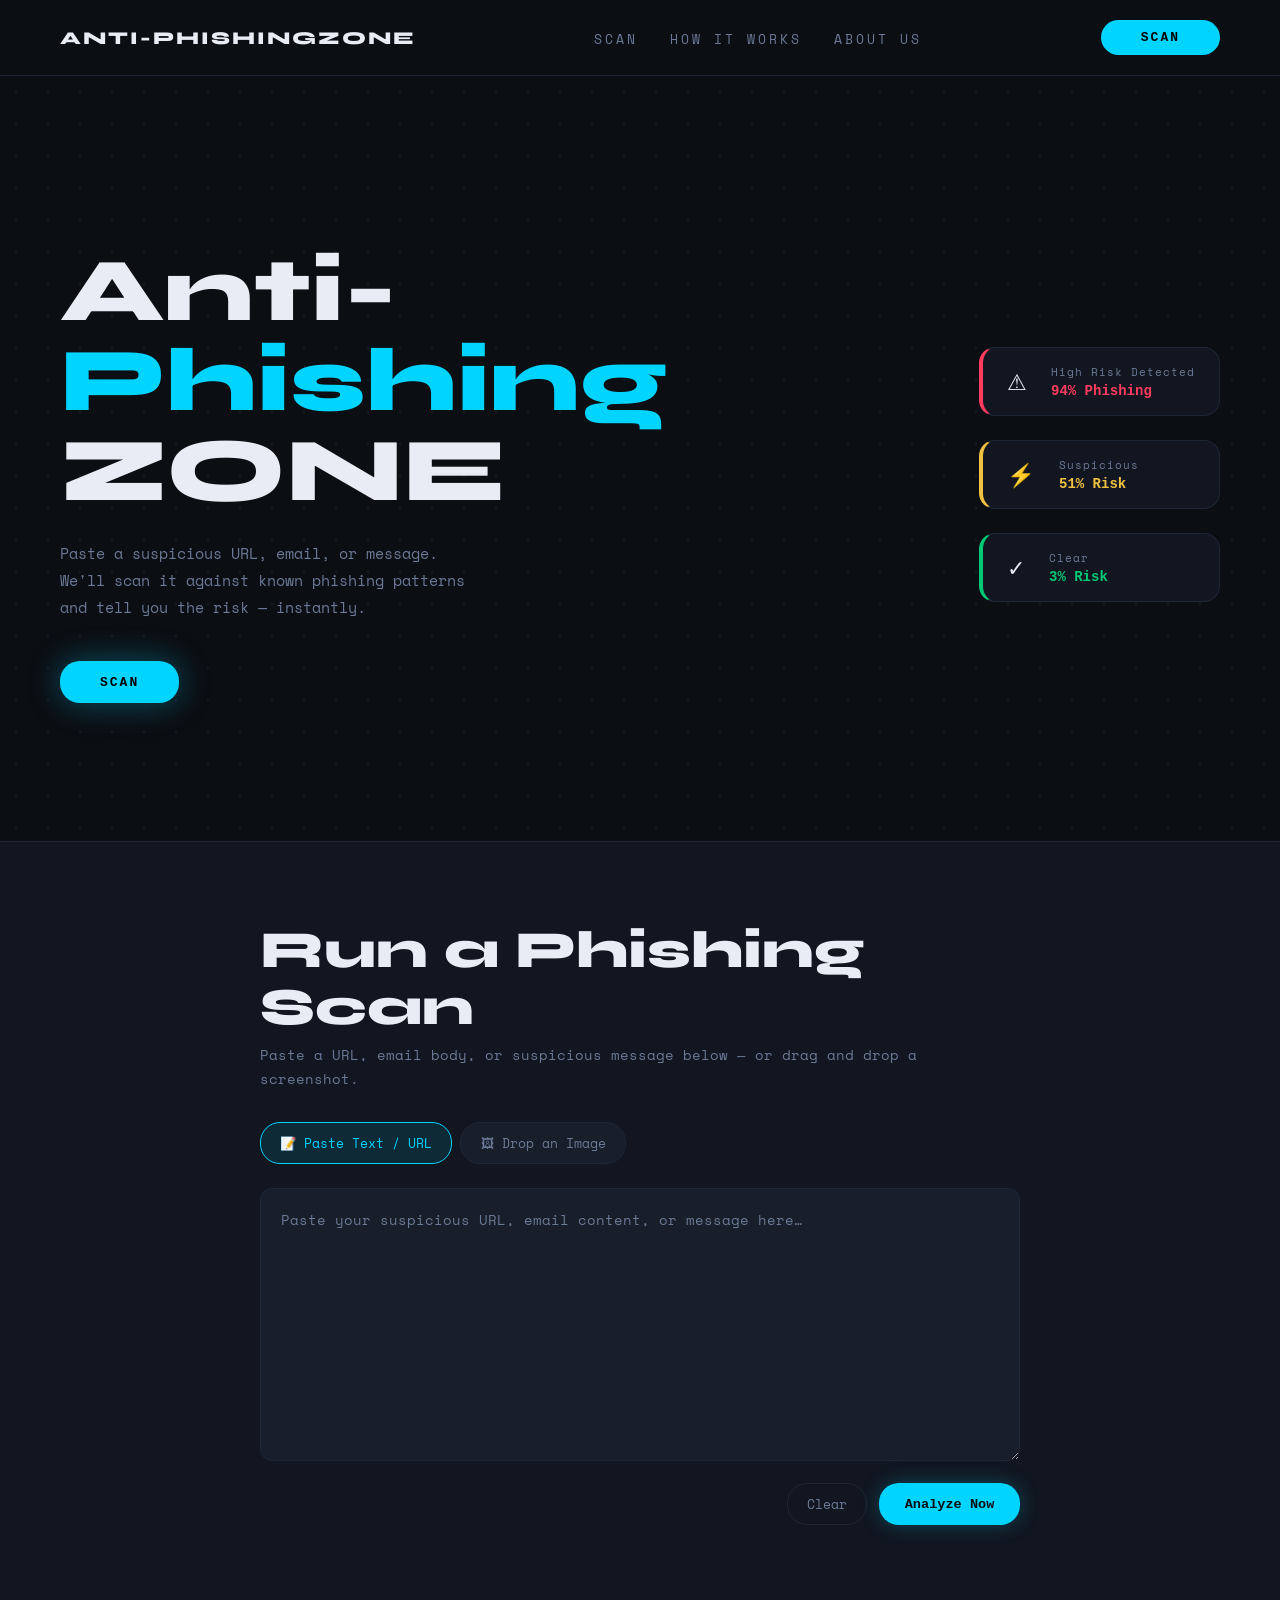
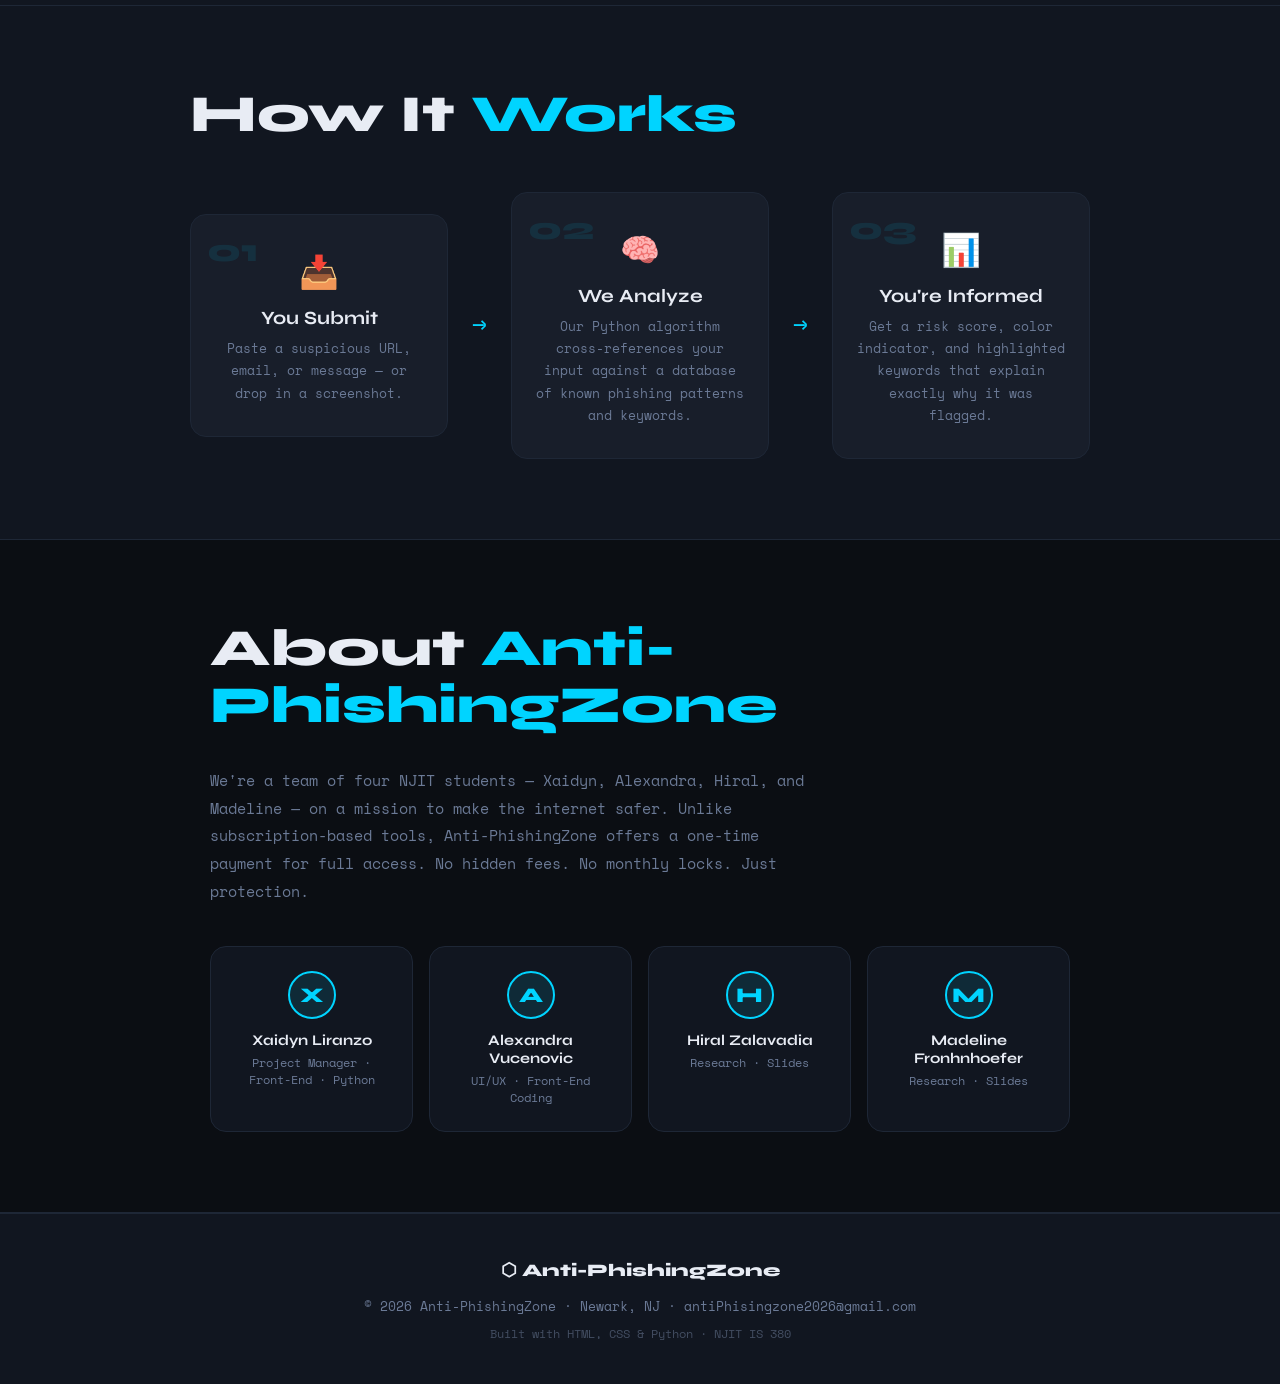
==== commit 34b65cd0: "style fix" ====
--- a/index.html
+++ b/index.html
@@ -5,7 +5,7 @@
     <meta name="viewport" content="width=device-width, initial-scale=1.0"/>
     <title>Anti-PhishingZone — Phishing Detection</title>
     <link href="https://fonts.googleapis.com/css2?family=Space+Mono:wght@400;700&family=Syne:wght@400;600;800&display=swap" rel="stylesheet"/>
-    <link rel="stylesheet" href="style.css"/>
+    <link rel="stylesheet" href="styles.css"/>
   </head>
   <body>
 
--- a/styles.css
+++ b/styles.css
@@ -0,0 +1,789 @@
+/* ============================
+   BASE & RESET
+   ============================ */
+*, *::before, *::after {
+  box-sizing: border-box;
+  margin: 0;
+  padding: 0;
+}
+
+body {
+  background-color: #0b0e13;
+  color: #e8ecf4;
+  font-family: 'Space Mono', monospace;
+}
+
+/* ============================
+   NAV
+   ============================ */
+.nav-bar {
+  position: sticky;
+  top: 0;
+  z-index: 100;
+  display: flex;
+  align-items: center;
+  justify-content: space-between;
+  padding: 20px 60px;
+  background: #0b0e13;
+  border-bottom: 1px solid #1e2736;
+}
+
+.text {
+  font-family: 'Syne', sans-serif;
+  font-weight: 800;
+  font-size: 18px;
+  letter-spacing: 2px;
+  color: #e8ecf4;
+}
+
+.links {
+  display: flex;
+  gap: 2rem;
+  list-style: none;
+}
+
+.links a {
+  color: #6b7a96;
+  text-decoration: none;
+  font-size: 13px;
+  letter-spacing: 3px;
+  transition: color 0.2s;
+}
+
+.links a:hover {
+  color: #00d4ff;
+}
+
+.scan {
+  background: #00d4ff;
+  color: black;
+  border: none;
+  border-radius: 20px;
+  padding: 10px 40px;
+  font-weight: 700;
+  font-size: 13px;
+  letter-spacing: 2px;
+  cursor: pointer;
+  font-family: 'Space Mono', monospace;
+  transition: background 0.2s;
+}
+
+.scan:hover {
+  background: #33dcff;
+}
+
+/* ============================
+   HERO
+   ============================ */
+.descp {
+  position: relative;
+  overflow: hidden;
+  min-height: 85vh;
+  display: flex;
+  align-items: center;
+  justify-content: space-between;
+  padding: 6rem 60px 4rem;
+  gap: 4rem;
+}
+
+.grid {
+  position: absolute;
+  inset: 0;
+  background-image: radial-gradient(#1e2736 1px, transparent 1px);
+  background-size: 32px 32px;
+  opacity: 0.5;
+  pointer-events: none;
+}
+
+.content {
+  position: relative;
+  flex: 1;
+}
+
+.title {
+  font-size: 90px;
+  font-weight: 800;
+  font-family: 'Syne', sans-serif;
+  line-height: 1.0;
+  margin-bottom: 1.5rem;
+}
+
+.blurb2 {
+  color: #00d4ff;
+}
+
+.blurb {
+  font-size: 15px;
+  max-width: 420px;
+  margin-bottom: 2.5rem;
+  line-height: 1.8;
+  color: #6b7a96;
+}
+
+.scan-btn {
+  display: inline-block;
+  background: #00d4ff;
+  color: black;
+  border-radius: 20px;
+  padding: 0.85rem 2.5rem;
+  font-weight: 700;
+  font-size: 13px;
+  letter-spacing: 2px;
+  text-decoration: none;
+  font-family: 'Space Mono', monospace;
+  box-shadow: 0 0 32px rgba(0, 212, 255, 0.35);
+  transition: transform 0.2s, box-shadow 0.2s;
+}
+
+.scan-btn:hover {
+  transform: translateY(-2px);
+  box-shadow: 0 0 48px rgba(0, 212, 255, 0.55);
+}
+
+/* ============================
+   HERO CARDS
+   ============================ */
+.visuals {
+  position: relative;
+  display: flex;
+  flex-direction: column;
+  flex-shrink: 0;
+}
+
+.card {
+  display: flex;
+  align-items: center;
+  gap: 1.5rem;
+  background-color: #111620;
+  border: 1px solid #1e2736;
+  border-radius: 16px;
+  padding: 1rem 1.5rem;
+  min-width: 240px;
+  font-family: 'Space Mono', monospace;
+  font-size: 14px;
+  animation: floatIn 0.6s ease both;
+  transition: transform 0.3s;
+}
+
+.card:hover { transform: translateX(-6px); }
+.card:nth-child(1) { animation-delay: 0.1s; }
+.card:nth-child(3) { animation-delay: 0.25s; }
+.card:nth-child(5) { animation-delay: 0.4s; }
+
+@keyframes floatIn {
+  from { opacity: 0; transform: translateX(30px); }
+  to   { opacity: 1; transform: translateX(0); }
+}
+
+.icon { font-size: 1.4rem; }
+
+.label {
+  font-size: 11px;
+  color: #6b7a96;
+  margin-bottom: 3px;
+  letter-spacing: 1px;
+}
+
+.red    { border-left: 4px solid #ff3c5f; }
+.yellow { border-left: 4px solid #f0c040; }
+.green  { border-left: 4px solid #00c875; }
+
+.value-red    { color: #ff3c5f; font-weight: 700; }
+.value-yellow { color: #f0c040; font-weight: 700; }
+.value-green  { color: #00c875; font-weight: 700; }
+
+/* ============================
+   SCAN SECTION
+   ============================ */
+.scanning {
+  padding: 5rem 60px;
+  background: #111620;
+  border-top: 1px solid #1e2736;
+  border-bottom: 1px solid #1e2736;
+}
+
+.container-Scan {
+  max-width: 760px;
+  margin: 0 auto;
+}
+
+.titleS {
+  font-family: 'Syne', sans-serif;
+  font-weight: 800;
+  font-size: 52px;
+  margin-bottom: 0.4rem;
+  color: #e8ecf4;
+  line-height: 1.1;
+}
+
+.section-sub {
+  color: #6b7a96;
+  font-size: 14px;
+  margin-bottom: 2rem;
+  line-height: 1.7;
+}
+
+.tabs {
+  display: flex;
+  gap: 0.5rem;
+  margin-bottom: 1.5rem;
+}
+
+.tab {
+  background: #181e2a;
+  border: 1px solid #1e2736;
+  border-radius: 20px;
+  padding: 0.6rem 1.2rem;
+  color: #6b7a96;
+  font-size: 0.82rem;
+  font-family: 'Space Mono', monospace;
+  cursor: pointer;
+  transition: all 0.2s;
+}
+
+.tab.active {
+  background: rgba(0, 212, 255, 0.1);
+  border-color: #00d4ff;
+  color: #00d4ff;
+}
+
+.tab:not(.active):hover {
+  border-color: #6b7a96;
+  color: #e8ecf4;
+}
+
+.tab-panel { display: none; }
+.tab-panel.active { display: block; }
+
+.textarea {
+  width: 100%;
+  background: #181e2a;
+  border: 1px solid #1e2736;
+  border-radius: 12px;
+  padding: 1.25rem;
+  color: #e8ecf4;
+  font-family: 'Space Mono', monospace;
+  font-size: 0.85rem;
+  line-height: 1.7;
+  resize: vertical;
+  transition: border-color 0.2s, box-shadow 0.2s;
+  outline: none;
+}
+
+.textarea::placeholder { color: #6b7a96; }
+
+.textarea:focus {
+  border-color: #00d4ff;
+  box-shadow: 0 0 0 3px rgba(0, 212, 255, 0.1);
+}
+
+.scanner-actions {
+  display: flex;
+  justify-content: flex-end;
+  gap: 0.75rem;
+  margin-top: 1rem;
+}
+
+.clear {
+  background: transparent;
+  border: 1px solid #1e2736;
+  border-radius: 20px;
+  padding: 0.65rem 1.2rem;
+  color: #6b7a96;
+  font-size: 0.82rem;
+  font-family: 'Space Mono', monospace;
+  cursor: pointer;
+  transition: all 0.2s;
+}
+
+.clear:hover {
+  border-color: #ff3c5f;
+  color: #ff3c5f;
+}
+
+.scan-button {
+  display: flex;
+  align-items: center;
+  gap: 0.5rem;
+  background: #00d4ff;
+  border: none;
+  border-radius: 20px;
+  padding: 0.65rem 1.6rem;
+  color: #0b0e13;
+  font-family: 'Space Mono', monospace;
+  font-weight: 700;
+  font-size: 0.85rem;
+  cursor: pointer;
+  box-shadow: 0 0 20px rgba(0, 212, 255, 0.25);
+  transition: all 0.2s;
+}
+
+.scan-button:hover {
+  background: #33dcff;
+  transform: translateY(-2px);
+  box-shadow: 0 0 32px rgba(0, 212, 255, 0.4);
+}
+
+/* Drop zone */
+.drop-zone {
+  border: 2px dashed #1e2736;
+  border-radius: 12px;
+  padding: 3.5rem 2rem;
+  text-align: center;
+  transition: all 0.2s;
+  cursor: pointer;
+}
+
+.drop-zone:hover,
+.drop-zone.dragover {
+  border-color: #00d4ff;
+  background: rgba(0, 212, 255, 0.04);
+}
+
+.drop-icon { font-size: 2.5rem; margin-bottom: 0.75rem; }
+
+.drop-title {
+  font-family: 'Syne', sans-serif;
+  font-weight: 600;
+  font-size: 1.05rem;
+  margin-bottom: 0.4rem;
+}
+
+.drop-sub {
+  color: #6b7a96;
+  font-size: 0.82rem;
+  margin-bottom: 1.25rem;
+}
+
+.browse-btn {
+  background: #181e2a;
+  border: 1px solid #1e2736;
+  border-radius: 20px;
+  padding: 0.55rem 1.3rem;
+  color: #e8ecf4;
+  font-family: 'Space Mono', monospace;
+  font-size: 0.82rem;
+  cursor: pointer;
+  transition: all 0.2s;
+}
+
+.browse-btn:hover {
+  border-color: #00d4ff;
+  color: #00d4ff;
+}
+
+.image-preview {
+  display: flex;
+  flex-direction: column;
+  align-items: center;
+  gap: 1rem;
+  padding: 1rem 0;
+}
+
+.image-preview img {
+  max-width: 100%;
+  max-height: 320px;
+  border-radius: 12px;
+  border: 1px solid #1e2736;
+}
+
+/* ============================
+   RESULTS SECTION
+   ============================ */
+.results-section {
+  padding: 5rem 60px;
+  background: #0b0e13;
+  border-bottom: 1px solid #1e2736;
+}
+
+.results-container {
+  max-width: 760px;
+  margin: 0 auto;
+}
+
+.section-title {
+  font-family: 'Syne', sans-serif;
+  font-weight: 800;
+  font-size: 52px;
+  margin-bottom: 2rem;
+  line-height: 1.1;
+}
+
+.accent { color: #00d4ff; }
+
+/* Verdict card — same style as hero cards */
+.result-verdict {
+  margin-bottom: 1.5rem;
+}
+
+/* Override card defaults for the full-width result card */
+.result-card {
+  min-width: unset;
+  width: 100%;
+  padding: 1.25rem 1.75rem;
+  gap: 1.25rem;
+  transition: border-color 0.4s, border-left-color 0.4s;
+  animation: none; /* don't float-in like hero cards */
+}
+
+.result-card:hover { transform: none; }
+
+.result-value {
+  font-family: 'Syne', sans-serif;
+  font-weight: 700;
+  font-size: 1.1rem;
+  transition: color 0.4s;
+}
+
+.result-percent-badge {
+  font-family: 'Syne', sans-serif;
+  font-weight: 800;
+  font-size: 2.2rem;
+  margin-left: auto;
+  padding-left: 1.5rem;
+  transition: color 0.4s;
+}
+
+/* Risk meter */
+.risk-meter-wrap {
+  background: #111620;
+  border: 1px solid #1e2736;
+  border-radius: 16px;
+  padding: 1.5rem 2rem;
+  margin-bottom: 1.5rem;
+}
+
+.risk-label-top {
+  font-size: 0.72rem;
+  text-transform: uppercase;
+  letter-spacing: 0.12em;
+  color: #6b7a96;
+  margin-bottom: 1rem;
+}
+
+.risk-track {
+  position: relative;
+  height: 10px;
+  background: #181e2a;
+  border-radius: 99px;
+  overflow: visible;
+  margin-bottom: 0.5rem;
+}
+
+.risk-fill {
+  height: 100%;
+  border-radius: 99px;
+  background: linear-gradient(90deg, #00c875, #f0c040, #ff3c5f);
+  transition: width 1.2s cubic-bezier(0.22, 1, 0.36, 1);
+  width: 0%;
+}
+
+.risk-thumb {
+  position: absolute;
+  top: 50%;
+  transform: translate(-50%, -50%);
+  width: 18px;
+  height: 18px;
+  background: white;
+  border-radius: 50%;
+  box-shadow: 0 2px 10px rgba(0, 0, 0, 0.5);
+  transition: left 1.2s cubic-bezier(0.22, 1, 0.36, 1);
+  left: 0%;
+}
+
+.risk-scale {
+  display: flex;
+  justify-content: space-between;
+  font-size: 0.68rem;
+  color: #6b7a96;
+  margin-top: 0.4rem;
+}
+
+/* Highlighted block */
+.highlighted-block {
+  background: #111620;
+  border: 1px solid #1e2736;
+  border-radius: 16px;
+  padding: 1.5rem 1.75rem;
+  margin-bottom: 1.5rem;
+}
+
+.highlight-title {
+  font-family: 'Syne', sans-serif;
+  font-size: 1rem;
+  font-weight: 600;
+  margin-bottom: 0.9rem;
+}
+
+.highlighted-text {
+  font-size: 0.88rem;
+  line-height: 1.9;
+  word-break: break-word;
+}
+
+.flag-word {
+  background: rgba(255, 60, 95, 0.18);
+  border: 1px solid rgba(255, 60, 95, 0.4);
+  color: #ff3c5f;
+  border-radius: 4px;
+  padding: 0 4px;
+  font-weight: bold;
+}
+
+/* Flags block */
+.flags-block {
+  background: #111620;
+  border: 1px solid #1e2736;
+  border-radius: 16px;
+  padding: 1.5rem 1.75rem;
+  margin-bottom: 2rem;
+}
+
+.flags-title {
+  font-family: 'Syne', sans-serif;
+  font-size: 1rem;
+  font-weight: 600;
+  margin-bottom: 0.9rem;
+}
+
+.flags-list {
+  list-style: none;
+  display: flex;
+  flex-direction: column;
+  gap: 0.6rem;
+}
+
+.flags-list li {
+  display: flex;
+  align-items: center;
+  gap: 0.75rem;
+  font-size: 0.85rem;
+  color: #6b7a96;
+}
+
+.flags-list li::before {
+  content: '▸';
+  color: #ff3c5f;
+  font-size: 0.7rem;
+  flex-shrink: 0;
+}
+
+.scan-again-btn {
+  background: transparent;
+  border: 1px solid #1e2736;
+  border-radius: 20px;
+  padding: 0.75rem 1.75rem;
+  color: #6b7a96;
+  font-family: 'Space Mono', monospace;
+  font-size: 0.85rem;
+  cursor: pointer;
+  transition: all 0.2s;
+}
+
+.scan-again-btn:hover {
+  border-color: #00d4ff;
+  color: #00d4ff;
+}
+
+/* ============================
+   HOW IT WORKS
+   ============================ */
+.how-section {
+  padding: 5rem 60px;
+  background: #111620;
+  border-bottom: 1px solid #1e2736;
+}
+
+.how-container {
+  max-width: 900px;
+  margin: 0 auto;
+}
+
+.steps {
+  display: flex;
+  align-items: center;
+  gap: 1.5rem;
+  margin-top: 3rem;
+  flex-wrap: wrap;
+}
+
+.step {
+  flex: 1;
+  min-width: 200px;
+  background: #181e2a;
+  border: 1px solid #1e2736;
+  border-radius: 16px;
+  padding: 2rem 1.5rem;
+  text-align: center;
+  position: relative;
+  transition: transform 0.2s, border-color 0.2s;
+}
+
+.step:hover {
+  transform: translateY(-4px);
+  border-color: #00d4ff;
+}
+
+.step-num {
+  position: absolute;
+  top: 1rem;
+  left: 1rem;
+  font-family: 'Syne', sans-serif;
+  font-weight: 800;
+  font-size: 2rem;
+  color: rgba(0, 212, 255, 0.1);
+}
+
+.step-icon { font-size: 2rem; margin-bottom: 0.75rem; }
+
+.step h3 {
+  font-family: 'Syne', sans-serif;
+  font-weight: 700;
+  margin-bottom: 0.5rem;
+}
+
+.step p {
+  color: #6b7a96;
+  font-size: 0.82rem;
+  line-height: 1.7;
+}
+
+.step-arrow {
+  color: #00d4ff;
+  font-size: 1.5rem;
+  flex-shrink: 0;
+}
+
+/* ============================
+   ABOUT / TEAM
+   ============================ */
+.about-section {
+  padding: 5rem 60px;
+  background: #0b0e13;
+  border-bottom: 1px solid #1e2736;
+}
+
+.about-container {
+  max-width: 860px;
+  margin: 0 auto;
+}
+
+.about-text {
+  color: #6b7a96;
+  font-size: 0.92rem;
+  line-height: 1.9;
+  margin-bottom: 2.5rem;
+  max-width: 620px;
+}
+
+.team-grid {
+  display: grid;
+  grid-template-columns: repeat(auto-fit, minmax(180px, 1fr));
+  gap: 1rem;
+}
+
+.team-card {
+  background: #111620;
+  border: 1px solid #1e2736;
+  border-radius: 16px;
+  padding: 1.5rem 1.25rem;
+  text-align: center;
+  transition: transform 0.2s, border-color 0.2s;
+}
+
+.team-card:hover {
+  transform: translateY(-3px);
+  border-color: #00d4ff;
+}
+
+.team-initial {
+  width: 48px;
+  height: 48px;
+  border-radius: 50%;
+  background: rgba(0, 212, 255, 0.1);
+  border: 2px solid #00d4ff;
+  display: flex;
+  align-items: center;
+  justify-content: center;
+  font-family: 'Syne', sans-serif;
+  font-weight: 800;
+  font-size: 1.3rem;
+  color: #00d4ff;
+  margin: 0 auto 0.75rem;
+}
+
+.team-name {
+  font-family: 'Syne', sans-serif;
+  font-weight: 700;
+  font-size: 0.92rem;
+  margin-bottom: 0.3rem;
+}
+
+.team-role {
+  color: #6b7a96;
+  font-size: 0.72rem;
+  line-height: 1.5;
+}
+
+/* ============================
+   FOOTER
+   ============================ */
+.footer {
+  background: #111620;
+  border-top: 1px solid #1e2736;
+  padding: 2.5rem 60px;
+  text-align: center;
+  color: #6b7a96;
+  font-size: 0.8rem;
+  line-height: 1.9;
+}
+
+.footer-logo {
+  font-family: 'Syne', sans-serif;
+  font-weight: 800;
+  font-size: 1.1rem;
+  color: #e8ecf4;
+  margin-bottom: 0.5rem;
+}
+
+.footer-note {
+  margin-top: 0.2rem;
+  font-size: 0.72rem;
+  opacity: 0.55;
+}
+
+/* ============================
+   UTILITIES
+   ============================ */
+.hidden { display: none !important; }
+
+/* ============================
+   RESPONSIVE
+   ============================ */
+@media (max-width: 768px) {
+  .descp {
+    flex-direction: column;
+    text-align: center;
+    padding: 4rem 1.5rem 3rem;
+    min-height: auto;
+  }
+
+  .title { font-size: 56px; }
+  .titleS { font-size: 38px; }
+  .section-title { font-size: 38px; }
+
+  .visuals { align-items: center; }
+  .nav-bar { padding: 16px 24px; }
+  .links { display: none; }
+
+  .steps { flex-direction: column; }
+  .step-arrow { transform: rotate(90deg); }
+
+  .scanning,
+  .results-section,
+  .how-section,
+  .about-section,
+  .footer {
+    padding: 3.5rem 1.5rem;
+  }
+}
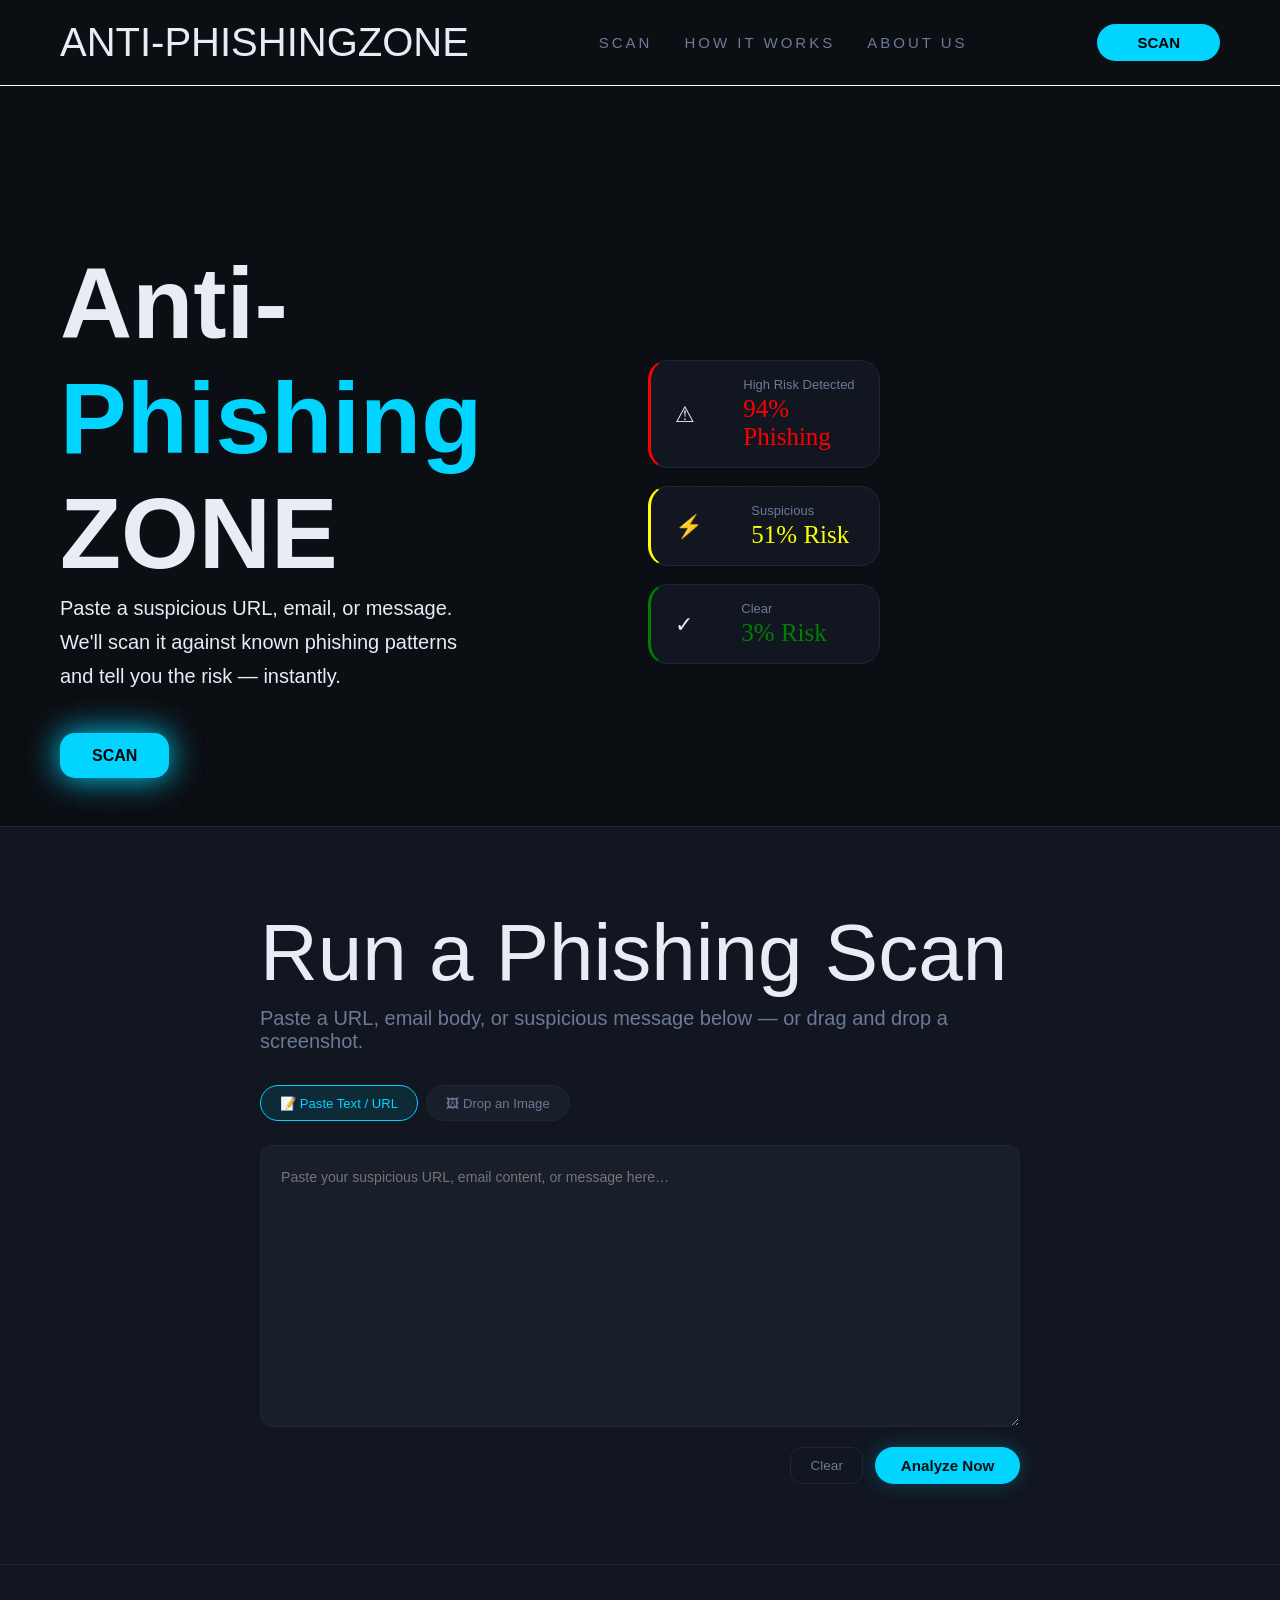
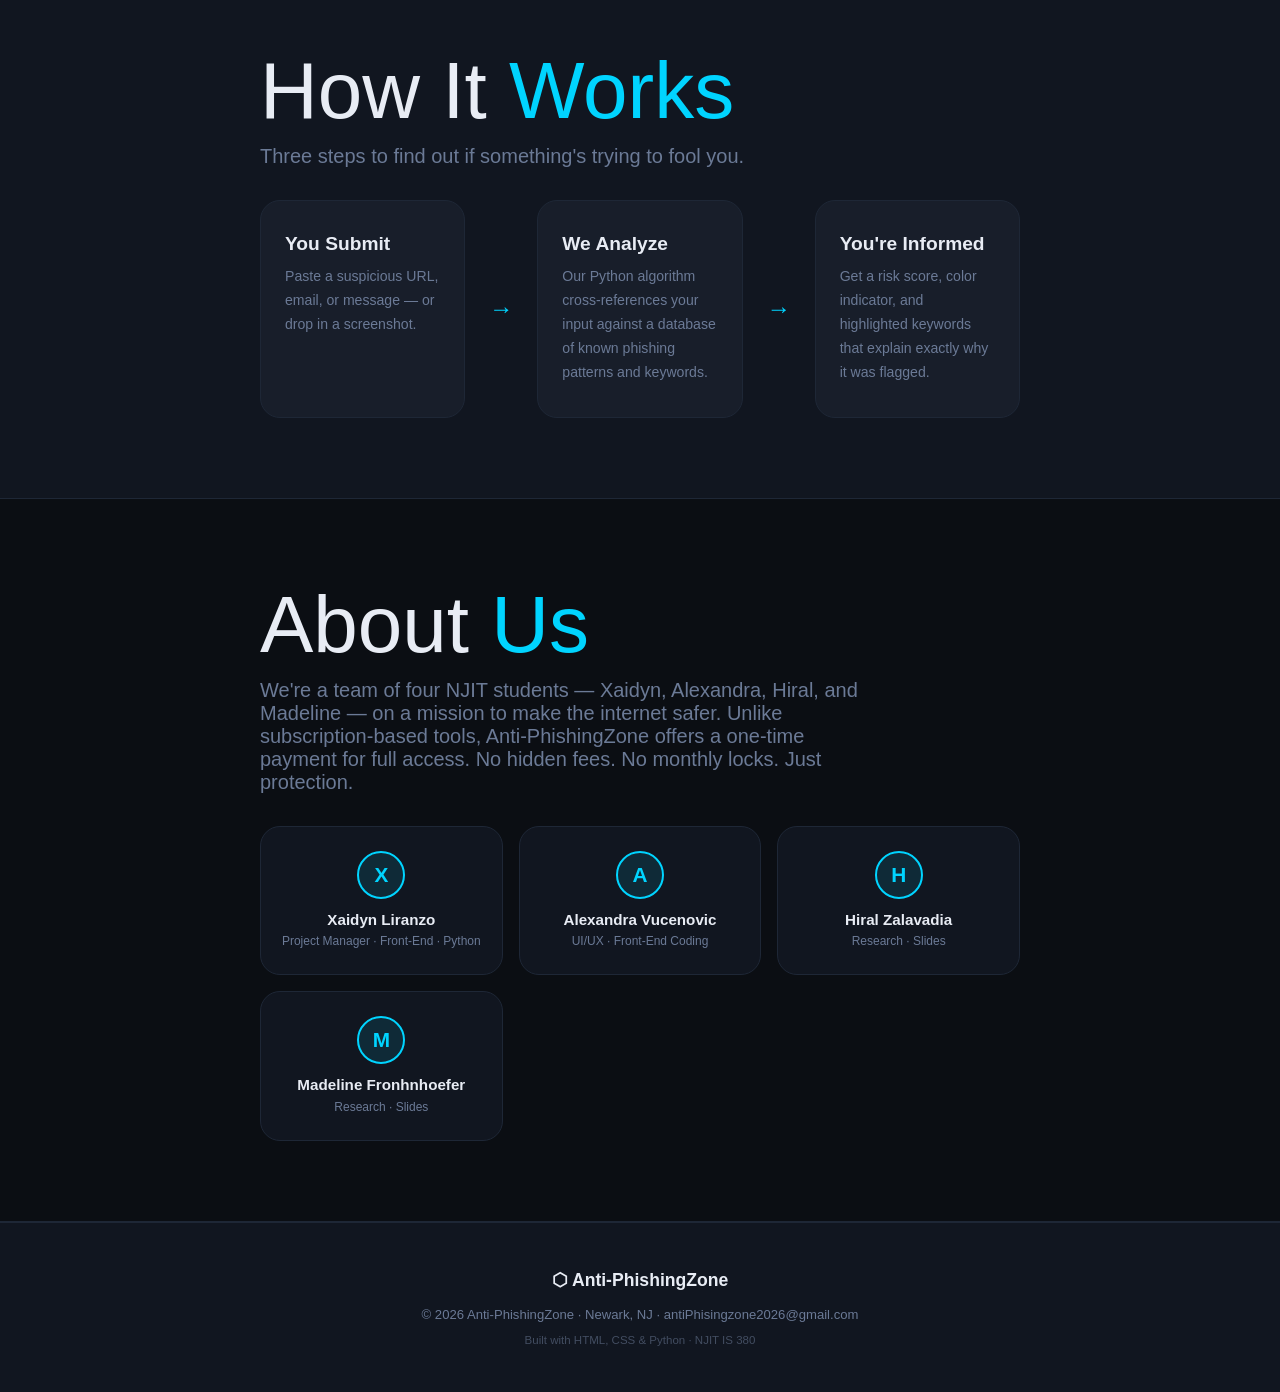
==== commit c5267ddf: "website changes" ====
--- a/index.html
+++ b/index.html
@@ -1,235 +1,213 @@
 <!DOCTYPE html>
 <html lang="en">
-  <head>
-    <meta charset="UTF-8" />
-    <meta name="viewport" content="width=device-width, initial-scale=1.0"/>
-    <title>Anti-PhishingZone — Phishing Detection</title>
-    <link href="https://fonts.googleapis.com/css2?family=Space+Mono:wght@400;700&family=Syne:wght@400;600;800&display=swap" rel="stylesheet"/>
-    <link rel="stylesheet" href="styles.css"/>
-  </head>
-  <body>
-
-    <!-- NAV -->
-    <nav class="nav-bar">
-      <div class="logo">
-        <span class="text">ANTI-PHISHINGZONE</span>
-      </div>
-      <ul class="links">
-        <li><a href="#scan">SCAN</a></li>
-        <li><a href="#how">HOW IT WORKS</a></li>
-        <li><a href="#about">ABOUT US</a></li>
-      </ul>
-      <button class="scan" onclick="document.getElementById('scan').scrollIntoView({behavior:'smooth'})">SCAN</button>
-    </nav>
-
-    <!-- HERO -->
-    <section class="descp" id="descp">
-      <div class="grid"></div>
-      <div class="content">
-        <h1 class="title">
-          Anti-<br/>
-          <span class="blurb2">Phishing</span><br/>
-          ZONE
-        </h1>
-        <p class="blurb">
-          Paste a suspicious URL, email, or message. We'll scan it against known phishing patterns and tell you the risk — instantly.
-        </p>
-        <a href="#scan" class="scan-btn">SCAN</a>
-      </div>
-      <div class="visuals">
-        <div class="card red">
-          <span class="icon">⚠</span>
-          <div>
-            <div class="label">High Risk Detected</div>
-            <div class="value-red">94% Phishing</div>
-          </div>
-        </div>
-        <br/>
-        <div class="card yellow">
-          <span class="icon">⚡</span>
-          <div>
-            <div class="label">Suspicious</div>
-            <div class="value-yellow">51% Risk</div>
-          </div>
-        </div>
-        <br/>
-        <div class="card green">
-          <span class="icon">✓</span>
-          <div>
-            <div class="label">Clear</div>
-            <div class="value-green">3% Risk</div>
-          </div>
-        </div>
-      </div>
-    </section>
-
-    <!-- SCAN SECTION -->
-    <section class="scanning" id="scan">
-      <div class="container-Scan">
-        <h2 class="titleS">Run a Phishing Scan</h2>
-        <p class="section-sub">Paste a URL, email body, or suspicious message below — or drag and drop a screenshot.</p>
-
-        <div class="tabs">
-          <button class="tab active" data-tab="text">📝 Paste Text / URL</button>
-          <button class="tab" data-tab="image">🖼 Drop an Image</button>
-        </div>
-
-        <!-- Text Panel -->
-        <div class="tab-panel active" id="panel-text">
-          <textarea
-            id="scan-input"
-            class="textarea"
-            placeholder="Paste your suspicious URL, email content, or message here…"
-            rows="10"
-          ></textarea>
-          <div class="scanner-actions">
-            <button class="clear" onclick="clearInput()">Clear</button>
-            <button class="scan-button" onclick="runScan()">Analyze Now</button>
-          </div>
-        </div>
-
-        <!-- Image Panel -->
-        <div class="tab-panel" id="panel-image">
-          <div class="drop-zone" id="drop-zone"
-            ondragover="handleDragOver(event)"
-            ondragleave="handleDragLeave(event)"
-            ondrop="handleDrop(event)"
-            onclick="document.getElementById('file-input').click()">
-            <div class="drop-icon">📷</div>
-            <div class="drop-title">Drag & Drop Screenshot Here</div>
-            <div class="drop-sub">or click to browse — JPG, PNG, GIF accepted</div>
-            <input type="file" id="file-input" accept="image/*" hidden/>
-            <button class="browse-btn" onclick="event.stopPropagation(); document.getElementById('file-input').click()">Browse Files</button>
-          </div>
-          <div id="image-preview" class="image-preview hidden">
-            <img id="preview-img" src="" alt="Uploaded screenshot"/>
-            <button class="clear" onclick="clearImage(event)">Remove Image</button>
-            <button class="scan-button" onclick="runScan()">
-              <span>🔍</span> Analyze Image
-            </button>
-          </div>
-        </div>
-      </div>
-    </section>
-
-    <!-- RESULTS SECTION -->
-    <section class="results-section hidden" id="results">
-      <div class="results-container">
-        <h2 class="section-title">Scan <span class="accent">Results</span></h2>
-
-        <!-- VERDICT CARD — styled like hero cards -->
-        <div class="result-verdict" id="result-verdict">
-          <div class="card result-card" id="result-card">
-            <span class="icon" id="result-icon">🔍</span>
-            <div>
-              <div class="label">Risk Assessment</div>
-              <div class="result-value" id="result-value">Awaiting scan…</div>
-            </div>
-            <div class="result-percent-badge" id="result-percent-badge">—</div>
-          </div>
-        </div>
-
-        <!-- RISK METER -->
-        <div class="risk-meter-wrap" id="risk-meter-wrap">
-          <div class="risk-label-top">Risk Level</div>
-          <div class="risk-track">
-            <div class="risk-fill" id="risk-fill"></div>
-            <div class="risk-thumb" id="risk-thumb"></div>
-          </div>
-          <div class="risk-scale">
-            <span>0%</span>
-            <span>25%</span>
-            <span>50%</span>
-            <span>75%</span>
-            <span>100%</span>
-          </div>
-        </div>
-
-        <!-- HIGHLIGHTED INPUT -->
-        <div class="highlighted-block hidden" id="highlighted-block">
-          <h3 class="highlight-title">🔎 Highlighted Flags</h3>
-          <div class="highlighted-text" id="highlighted-text"></div>
-        </div>
-
-        <!-- FLAGS LIST -->
-        <div class="flags-block hidden" id="flags-block">
-          <h3 class="flags-title">⚠ Detected Patterns</h3>
-          <ul class="flags-list" id="flags-list"></ul>
-        </div>
-
-        <!-- SCAN AGAIN -->
-        <button class="scan-again-btn" onclick="resetScan()">← Scan Another</button>
-      </div>
-    </section>
-
-    <!-- HOW IT WORKS -->
-    <section class="how-section" id="how">
-      <div class="how-container">
-        <h2 class="section-title">How It <span class="accent">Works</span></h2>
-        <div class="steps">
-          <div class="step">
-            <div class="step-num">01</div>
-            <div class="step-icon">📥</div>
-            <h3>You Submit</h3>
-            <p>Paste a suspicious URL, email, or message — or drop in a screenshot.</p>
-          </div>
-          <div class="step-arrow">→</div>
-          <div class="step">
-            <div class="step-num">02</div>
-            <div class="step-icon">🧠</div>
-            <h3>We Analyze</h3>
-            <p>Our Python algorithm cross-references your input against a database of known phishing patterns and keywords.</p>
-          </div>
-          <div class="step-arrow">→</div>
-          <div class="step">
-            <div class="step-num">03</div>
-            <div class="step-icon">📊</div>
-            <h3>You're Informed</h3>
-            <p>Get a risk score, color indicator, and highlighted keywords that explain exactly why it was flagged.</p>
-          </div>
-        </div>
-      </div>
-    </section>
-
-    <!-- ABOUT -->
-    <section class="about-section" id="about">
-      <div class="about-container">
-        <h2 class="section-title">About <span class="accent">Anti-PhishingZone</span></h2>
-        <p class="about-text">
-          We're a team of four NJIT students — Xaidyn, Alexandra, Hiral, and Madeline — on a mission to make the internet safer. Unlike subscription-based tools, Anti-PhishingZone offers a one-time payment for full access. No hidden fees. No monthly locks. Just protection.
-        </p>
-        <div class="team-grid">
-          <div class="team-card">
-            <div class="team-initial">X</div>
-            <div class="team-name">Xaidyn Liranzo</div>
-            <div class="team-role">Project Manager · Front-End · Python</div>
-          </div>
-          <div class="team-card">
-            <div class="team-initial">A</div>
-            <div class="team-name">Alexandra Vucenovic</div>
-            <div class="team-role">UI/UX · Front-End Coding</div>
-          </div>
-          <div class="team-card">
-            <div class="team-initial">H</div>
-            <div class="team-name">Hiral Zalavadia</div>
-            <div class="team-role">Research · Slides</div>
-          </div>
-          <div class="team-card">
-            <div class="team-initial">M</div>
-            <div class="team-name">Madeline Fronhnhoefer</div>
-            <div class="team-role">Research · Slides</div>
-          </div>
-        </div>
-      </div>
-    </section>
-
-    <!-- FOOTER -->
-    <footer class="footer">
-      <div class="footer-logo">⬡ Anti-PhishingZone</div>
-      <p>© 2026 Anti-PhishingZone · Newark, NJ · antiPhisingzone2026@gmail.com</p>
-      <p class="footer-note">Built with HTML, CSS & Python · NJIT IS 380</p>
-    </footer>
-
-    <script src="app.js"></script>
-  </body>
+    <head>
+        <meta charset="UTF-8" />
+        <meta name="viewport" content="width=device-width, initial-scale=1.0"/>
+        <title>Anti-PhishingZone — Phishing Detection</title>
+        <link href="https://fonts.googleapis.com/css2?family=Space+Mono:wght@400;700&family=Syne:wght@400;600;800&display=swap" rel="stylesheet"/>
+        <link rel="stylesheet" href="styles.css"/>
+    </head>
+    <body>
+
+        <!-- NAV — Xaidyn's exact structure -->
+        <nav class="nav-bar">
+            <div class="logo">
+                <span class="text">ANTI-PHISHINGZONE</span>
+            </div>
+            <ul class="links">
+                <li><a href="#scan">SCAN</a></li>
+                <li><a href="#how">HOW IT WORKS</a></li>
+                <li><a href="#about">ABOUT US</a></li>
+            </ul>
+            <button class="scan">SCAN</button>
+        </nav>
+
+        <!-- HERO — Xaidyn's exact structure -->
+        <section class="descp" id="descp">
+            <div class="grid"></div>
+            <div class="content">
+                <h1 class="title">
+                    Anti-<br/>
+                    <span class="blurb2">Phishing</span><br/>
+                    ZONE
+                </h1>
+                <p class="blurb">
+                    Paste a suspicious URL, email, or message. We'll scan it against known phishing patterns and tell you the risk — instantly.
+                </p>
+                <a href="#scan" class="scan-btn">SCAN</a>
+            </div>
+            <div class="visuals">
+                <div class="card red">
+                    <span class="icon">⚠</span>
+                    <div>
+                        <div class="label">High Risk Detected</div>
+                        <div class="value-red">94% Phishing</div>
+                    </div>
+                </div>
+                <br/>
+                <div class="card yellow">
+                    <span class="icon">⚡</span>
+                    <div>
+                        <div class="label">Suspicious</div>
+                        <div class="value-yellow">51% Risk</div>
+                    </div>
+                </div>
+                <br/>
+                <div class="card green">
+                    <span class="icon">✓</span>
+                    <div>
+                        <div class="label">Clear</div>
+                        <div class="value-green">3% Risk</div>
+                    </div>
+                </div>
+            </div>
+        </section>
+
+        <!-- SCAN — Xaidyn's exact structure -->
+        <section class="scanning" id="scan">
+            <div class="container-Scan">
+                <h2 class="titleS">Run a Phishing Scan</h2>
+                <p class="section-sub">Paste a URL, email body, or suspicious message below — or drag and drop a screenshot.</p>
+                <div class="tabs">
+                    <button class="tab active" data-tab="text">📝 Paste Text / URL</button>
+                    <button class="tab" data-tab="image">🖼 Drop an Image</button>
+                </div>
+                <div class="tab-panel active" id="panel-text">
+                    <textarea
+                        id="scan-input"
+                        class="textarea"
+                        placeholder="Paste your suspicious URL, email content, or message here…"
+                        rows="10"
+                    ></textarea>
+                    <div class="scanner-actions">
+                        <button class="clear" onclick="clearInput()">Clear</button>
+                        <button class="scan-button" onclick="runScan()">Analyze Now</button>
+                    </div>
+                </div>
+                <!-- Finished simplifying here -->
+                <div class="tab-panel" id="panel-image">
+                    <div class="drop-zone" id="drop-zone">
+                        <div class="drop-icon">📷</div>
+                        <div class="drop-title">Drag & Drop Screenshot Here</div>
+                        <div class="drop-sub">or click to browse — JPG, PNG, GIF accepted</div>
+                        <input type="file" id="file-input" accept="image/*" hidden/>
+                        <button class="browse-btn" onclick="document.getElementById('file-input').click()">Browse Files</button>
+                    </div>
+                    <div id="image-preview" class="image-preview hidden">
+                        <img id="preview-img" src="" alt="Uploaded screenshot"/>
+                        <button class="clear-btn" onclick="clearImage()">Remove Image</button>
+                        <button class="scan-button" onclick="runScan()">
+                            <span>🔍</span> Analyze Image
+                        </button>
+                    </div>
+                </div>
+            </div>
+        </section>
+
+        <!-- RESULTS -->
+        <section class="results-section hidden" id="results">
+            <div class="container-Scan">
+                <h2 class="titleS">Scan <span class="accent">Results</span></h2>
+
+                <!-- Risk meter -->
+                <div class="risk-meter-wrap">
+                    <div class="risk-label-top">RISK LEVEL</div>
+                    <div class="risk-track">
+                        <div class="risk-fill" id="risk-fill"></div>
+                        <div class="risk-thumb" id="risk-thumb"></div>
+                    </div>
+                    <div class="risk-scale">
+                        <span>0%</span><span>25%</span><span>50%</span><span>75%</span><span>100%</span>
+                    </div>
+                    <div class="risk-badge" id="risk-badge">—</div>
+                    <div class="risk-percent" id="risk-percent">0%</div>
+                </div>
+
+                <!-- Color indicator -->
+                <div class="color-indicator">
+                    <div class="ci-dot" id="ci-dot"></div>
+                    <div class="ci-text" id="ci-text">Analyzing…</div>
+                </div>
+
+                <!-- Highlighted text -->
+                <div class="result-block">
+                    <div class="result-block-title">🔎 Highlighted Flags</div>
+                    <div class="highlighted-text" id="highlighted-text"></div>
+                </div>
+
+                <!-- Flags list -->
+                <div class="result-block">
+                    <div class="result-block-title">⚠ Detected Patterns</div>
+                    <ul class="flags-list" id="flags-list"></ul>
+                </div>
+
+                <button class="scan-again-btn" onclick="resetScan()">← Scan Another</button>
+            </div>
+        </section>
+
+        <!-- HOW IT WORKS -->
+        <section class="how-section" id="how">
+            <div class="container-Scan">
+                <h2 class="titleS">How It <span class="accent">Works</span></h2>
+                <p class="section-sub">Three steps to find out if something's trying to fool you.</p>
+                <div class="steps">
+                    <div class="step">
+                        <h3>You Submit</h3>
+                        <p>Paste a suspicious URL, email, or message — or drop in a screenshot.</p>
+                    </div>
+                    <div class="step-arrow">→</div>
+                    <div class="step">
+                        <h3>We Analyze</h3>
+                        <p>Our Python algorithm cross-references your input against a database of known phishing patterns and keywords.</p>
+                    </div>
+                    <div class="step-arrow">→</div>
+                    <div class="step">
+                        <h3>You're Informed</h3>
+                        <p>Get a risk score, color indicator, and highlighted keywords that explain exactly why it was flagged.</p>
+                    </div>
+                </div>
+            </div>
+        </section>
+
+        <!-- ABOUT -->
+        <section class="about-section" id="about">
+            <div class="container-Scan">
+                <h2 class="titleS">About <span class="accent">Us</span></h2>
+                <p class="section-sub" style="max-width: 620px;">
+                    We're a team of four NJIT students — Xaidyn, Alexandra, Hiral, and Madeline — on a mission to make the internet safer. Unlike subscription-based tools, Anti-PhishingZone offers a one-time payment for full access. No hidden fees. No monthly locks. Just protection.
+                </p>
+                <div class="team-grid">
+                    <div class="team-card">
+                        <div class="team-initial">X</div>
+                        <div class="team-name">Xaidyn Liranzo</div>
+                        <div class="team-role">Project Manager · Front-End · Python</div>
+                    </div>
+                    <div class="team-card">
+                        <div class="team-initial">A</div>
+                        <div class="team-name">Alexandra Vucenovic</div>
+                        <div class="team-role">UI/UX · Front-End Coding</div>
+                    </div>
+                    <div class="team-card">
+                        <div class="team-initial">H</div>
+                        <div class="team-name">Hiral Zalavadia</div>
+                        <div class="team-role">Research · Slides</div>
+                    </div>
+                    <div class="team-card">
+                        <div class="team-initial">M</div>
+                        <div class="team-name">Madeline Fronhnhoefer</div>
+                        <div class="team-role">Research · Slides</div>
+                    </div>
+                </div>
+            </div>
+        </section>
+
+        <!-- FOOTER -->
+        <footer class="footer">
+            <div class="footer-logo">⬡ Anti-PhishingZone</div>
+            <p>© 2026 Anti-PhishingZone · Newark, NJ · antiPhisingzone2026@gmail.com</p>
+            <p class="footer-note">Built with HTML, CSS & Python · NJIT IS 380</p>
+        </footer>
+
+        <script src="app.js"></script>
+    </body>
 </html>
--- a/styles.css
+++ b/styles.css
@@ -1,789 +1,714 @@
-/* ============================
-   BASE & RESET
-   ============================ */
-*, *::before, *::after {
-  box-sizing: border-box;
-  margin: 0;
-  padding: 0;
-}
+/* CSS VARIABLES */
+:root {
+    --red:    #ff3c5f;
+    --yellow: #f0c040;
+    --green:  #00c875;
+    --accent: #00d4ff;
+    --muted:  #6b7a96;
+    --border: #1e2736;
+    --bg:     #0b0e13;
+    --bg2:    #111620;
+    --bg3:    #181e2a;
+    --text:   #e8ecf4;
+    --radius: 12px;
+    --font-mono: 'Space Mono', monospace;
+    --font-head: 'Syne', sans-serif;
+}
+
+
+*, *::before, *::after { box-sizing: border-box; margin: 0; padding: 0; }
 
 body {
-  background-color: #0b0e13;
-  color: #e8ecf4;
-  font-family: 'Space Mono', monospace;
-}
-
-/* ============================
-   NAV
-   ============================ */
+    background-color: #0b0e13;
+    color: #e8ecf4;
+    font-family: sans-serif;
+}
+
+/* NAV */
 .nav-bar {
-  position: sticky;
-  top: 0;
-  z-index: 100;
-  display: flex;
-  align-items: center;
-  justify-content: space-between;
-  padding: 20px 60px;
-  background: #0b0e13;
-  border-bottom: 1px solid #1e2736;
+    position: sticky;
+    top: 0;
+    z-index: 100;
+    background: #0b0e13;
+    display: flex;
+    align-items: center;
+    justify-content: space-between;
+    padding: 20px 60px;
+    border-bottom: 1px solid white;
+}
+
+.links {
+    display: flex;
+    gap: 2rem;
+    list-style: none;
+}
+
+.links a {
+    color: #6b7a96;
+    text-decoration: none;
+    font-size: 15px;
+    letter-spacing: 3px;
+}
+
+.links a:hover {
+    color: #00d4ff;
+}
+
+.scan {
+    background: #00d4ff;
+    color: black;
+    border: none;
+    border-radius: 20px;
+    padding: 10px 40px;
+    font-weight: 700;
+    font-size: 15px;
+    cursor: pointer;
+}
+
+.scan:hover {
+    background: #33dcff;
 }
 
 .text {
-  font-family: 'Syne', sans-serif;
-  font-weight: 800;
-  font-size: 18px;
-  letter-spacing: 2px;
-  color: #e8ecf4;
-}
-
-.links {
-  display: flex;
-  gap: 2rem;
-  list-style: none;
-}
-
-.links a {
-  color: #6b7a96;
-  text-decoration: none;
-  font-size: 13px;
-  letter-spacing: 3px;
-  transition: color 0.2s;
-}
-
-.links a:hover {
-  color: #00d4ff;
-}
-
-.scan {
-  background: #00d4ff;
-  color: black;
-  border: none;
-  border-radius: 20px;
-  padding: 10px 40px;
-  font-weight: 700;
-  font-size: 13px;
-  letter-spacing: 2px;
-  cursor: pointer;
-  font-family: 'Space Mono', monospace;
-  transition: background 0.2s;
-}
-
-.scan:hover {
-  background: #33dcff;
-}
-
-/* ============================
-   HERO
-   ============================ */
+    font-size: 40px;
+    font-family: Verdana, Geneva, Tahoma, sans-serif;
+}
+
+/* HERO  */
 .descp {
-  position: relative;
-  overflow: hidden;
-  min-height: 85vh;
-  display: flex;
-  align-items: center;
-  justify-content: space-between;
-  padding: 6rem 60px 4rem;
-  gap: 4rem;
-}
-
+    position: relative;
+    overflow: hidden;
+    min-height: 30vh;
+    display: flex;
+    align-items: center;
+    justify-content: space-between;
+    padding: 10rem 0rem 3rem;
+    gap: 10rem;
+}
+
+/* subtle dot grid — matches the .grid div in HTML */
 .grid {
-  position: absolute;
-  inset: 0;
-  background-image: radial-gradient(#1e2736 1px, transparent 1px);
-  background-size: 32px 32px;
-  opacity: 0.5;
-  pointer-events: none;
+    position: absolute;
+    inset: 0;
+    background-image: radial-gradient(#1e2736 1px, transparent 1px);
+    background-size: 32px 32px;
+    opacity: 0.4;
+    pointer-events: none;
 }
 
 .content {
-  position: relative;
-  flex: 1;
+    position: relative;
+    padding-left: 60px;
 }
 
 .title {
-  font-size: 90px;
-  font-weight: 800;
-  font-family: 'Syne', sans-serif;
-  line-height: 1.0;
-  margin-bottom: 1.5rem;
+    font-size: 100px;
+    font-weight: 800;
 }
 
 .blurb2 {
-  color: #00d4ff;
+    position: relative;
+    color: #00d4ff;
 }
 
 .blurb {
-  font-size: 15px;
-  max-width: 420px;
-  margin-bottom: 2.5rem;
-  line-height: 1.8;
-  color: #6b7a96;
+    font-size: 20px;
+    max-width: 480px;
+    margin-bottom: 2.5rem;
+    line-height: 1.7;
 }
 
 .scan-btn {
-  display: inline-block;
-  background: #00d4ff;
-  color: black;
-  border-radius: 20px;
-  padding: 0.85rem 2.5rem;
-  font-weight: 700;
-  font-size: 13px;
-  letter-spacing: 2px;
-  text-decoration: none;
-  font-family: 'Space Mono', monospace;
-  box-shadow: 0 0 32px rgba(0, 212, 255, 0.35);
-  transition: transform 0.2s, box-shadow 0.2s;
+    display: inline-block;
+    background: #00d4ff;
+    color: black;
+    border-radius: 15px;
+    padding: 0.85rem 2rem;
+    font-weight: 700;
+    font-size: 1rem;
+    text-decoration: none;
+    box-shadow: 0 0 32px #00d4ff;
+    transition: transform 0.2s, box-shadow 0.2s;
 }
 
 .scan-btn:hover {
-  transform: translateY(-2px);
-  box-shadow: 0 0 48px rgba(0, 212, 255, 0.55);
-}
-
-/* ============================
-   HERO CARDS
-   ============================ */
+    box-shadow: 0 0 48px #00d4ff;
+}
+
+/* Hero cards */
 .visuals {
-  position: relative;
-  display: flex;
-  flex-direction: column;
-  flex-shrink: 0;
+    position: relative;
+    display: flex;
+    flex-direction: column;
+    padding-right: 25rem;
 }
 
 .card {
-  display: flex;
-  align-items: center;
-  gap: 1.5rem;
-  background-color: #111620;
-  border: 1px solid #1e2736;
-  border-radius: 16px;
-  padding: 1rem 1.5rem;
-  min-width: 240px;
-  font-family: 'Space Mono', monospace;
-  font-size: 14px;
-  animation: floatIn 0.6s ease both;
-  transition: transform 0.3s;
+    display: flex;
+    font-family: 'Times New Roman', Times, serif;
+    font-size: 25px;
+    align-items: center;
+    gap: 3rem;
+    background-color: #111620;
+    border: 1px solid #1e2736;
+    border-radius: 20px;
+    padding: 1rem 1.5rem;
+    min-width: 220px;
+    animation: floatIn 0.6s ease both;
+    transition: transform 0.3s;
 }
 
 .card:hover { transform: translateX(-6px); }
 .card:nth-child(1) { animation-delay: 0.1s; }
-.card:nth-child(3) { animation-delay: 0.25s; }
-.card:nth-child(5) { animation-delay: 0.4s; }
+.card:nth-child(2) { animation-delay: 0.25s; }
+.card:nth-child(3) { animation-delay: 0.4s; }
 
 @keyframes floatIn {
-  from { opacity: 0; transform: translateX(30px); }
-  to   { opacity: 1; transform: translateX(0); }
+    from { opacity: 0; transform: translateX(30px); }
+    to   { opacity: 1; transform: translateX(0); }
 }
 
 .icon { font-size: 1.4rem; }
 
 .label {
-  font-size: 11px;
-  color: #6b7a96;
-  margin-bottom: 3px;
-  letter-spacing: 1px;
-}
-
-.red    { border-left: 4px solid #ff3c5f; }
-.yellow { border-left: 4px solid #f0c040; }
-.green  { border-left: 4px solid #00c875; }
-
-.value-red    { color: #ff3c5f; font-weight: 700; }
-.value-yellow { color: #f0c040; font-weight: 700; }
-.value-green  { color: #00c875; font-weight: 700; }
-
-/* ============================
-   SCAN SECTION
-   ============================ */
+    font-size: 13px;
+    color: #6b7a96;
+    margin-bottom: 3px;
+    font-family: sans-serif;
+}
+
+.red    { border-left: 3px solid red; }
+.red .value-red { color: red; }
+
+.yellow { border-left: 3px solid yellow; }
+.yellow .value-yellow { color: yellow; }
+
+.green  { border-left: 3px solid green; }
+.green .value-green { color: green; }
+
+/* Scan section */
 .scanning {
-  padding: 5rem 60px;
-  background: #111620;
-  border-top: 1px solid #1e2736;
-  border-bottom: 1px solid #1e2736;
+    padding: 5rem 2.5rem;
+    background: #111620;
+    border-top: 1px solid #1e2736;
+    border-bottom: 1px solid #1e2736;
 }
 
 .container-Scan {
-  max-width: 760px;
-  margin: 0 auto;
+    max-width: 760px;
+    margin: 0 auto;
 }
 
 .titleS {
-  font-family: 'Syne', sans-serif;
-  font-weight: 800;
-  font-size: 52px;
-  margin-bottom: 0.4rem;
-  color: #e8ecf4;
-  line-height: 1.1;
+    font-weight: 500;
+    font-size: 80px;
+    margin-bottom: 0.5rem;
+    color: #e8ecf4;
 }
 
 .section-sub {
-  color: #6b7a96;
-  font-size: 14px;
-  margin-bottom: 2rem;
-  line-height: 1.7;
+    color: #6b7a96;
+    font-size: 20px;
+    margin-bottom: 2rem;
+    font-family: 'Segoe UI', Tahoma, Geneva, Verdana, sans-serif;
 }
 
 .tabs {
-  display: flex;
-  gap: 0.5rem;
-  margin-bottom: 1.5rem;
+    display: flex;
+    gap: 0.5rem;
+    margin-bottom: 1.5rem;
 }
 
 .tab {
-  background: #181e2a;
-  border: 1px solid #1e2736;
-  border-radius: 20px;
-  padding: 0.6rem 1.2rem;
-  color: #6b7a96;
-  font-size: 0.82rem;
-  font-family: 'Space Mono', monospace;
-  cursor: pointer;
-  transition: all 0.2s;
+    background: #181e2a;
+    border: 1px solid #1e2736;
+    border-radius: 20px;
+    padding: 0.6rem 1.2rem;
+    color: #6b7a96;
+    font-size: 0.82rem;
+    cursor: pointer;
+    transition: all 0.2s;
 }
 
 .tab.active {
-  background: rgba(0, 212, 255, 0.1);
-  border-color: #00d4ff;
-  color: #00d4ff;
+    background: rgba(0, 212, 255, 0.1);
+    border-color: #00d4ff;
+    color: #00d4ff;
 }
 
 .tab:not(.active):hover {
-  border-color: #6b7a96;
-  color: #e8ecf4;
+    border-color: #6b7a96;
+    color: #e8ecf4;
 }
 
 .tab-panel { display: none; }
 .tab-panel.active { display: block; }
 
 .textarea {
-  width: 100%;
-  background: #181e2a;
-  border: 1px solid #1e2736;
-  border-radius: 12px;
-  padding: 1.25rem;
-  color: #e8ecf4;
-  font-family: 'Space Mono', monospace;
-  font-size: 0.85rem;
-  line-height: 1.7;
-  resize: vertical;
-  transition: border-color 0.2s, box-shadow 0.2s;
-  outline: none;
-}
-
-.textarea::placeholder { color: #6b7a96; }
+    width: 100%;
+    background: #181e2a;
+    border: 1px solid #1e2736;
+    border-radius: 12px;
+    padding: 1.25rem;
+    color: #e8ecf4;
+    font-family: sans-serif;
+    font-size: 0.88rem;
+    line-height: 1.7;
+    resize: vertical;
+    transition: border-color 0.2s, box-shadow 0.2s;
+    outline: none;
+}
 
 .textarea:focus {
-  border-color: #00d4ff;
-  box-shadow: 0 0 0 3px rgba(0, 212, 255, 0.1);
+    box-shadow: 0 0 0 3px rgba(0, 212, 255, 0.1);
+    border-color: #00d4ff;
 }
 
 .scanner-actions {
-  display: flex;
-  justify-content: flex-end;
-  gap: 0.75rem;
-  margin-top: 1rem;
+    display: flex;
+    justify-content: flex-end;
+    gap: 0.75rem;
+    margin-top: 1rem;
 }
 
 .clear {
-  background: transparent;
-  border: 1px solid #1e2736;
-  border-radius: 20px;
-  padding: 0.65rem 1.2rem;
-  color: #6b7a96;
-  font-size: 0.82rem;
-  font-family: 'Space Mono', monospace;
-  cursor: pointer;
-  transition: all 0.2s;
+    background: transparent;
+    border: 1px solid #1e2736;
+    border-radius: 12px;
+    padding: 0.65rem 1.2rem;
+    color: #6b7a96;
+    font-size: 0.85rem;
+    cursor: pointer;
+    transition: all 0.2s;
 }
 
 .clear:hover {
-  border-color: #ff3c5f;
-  color: #ff3c5f;
+    border-color: var(--red);
+    color: var(--red);
 }
 
 .scan-button {
-  display: flex;
-  align-items: center;
-  gap: 0.5rem;
-  background: #00d4ff;
-  border: none;
-  border-radius: 20px;
-  padding: 0.65rem 1.6rem;
-  color: #0b0e13;
-  font-family: 'Space Mono', monospace;
-  font-weight: 700;
-  font-size: 0.85rem;
-  cursor: pointer;
-  box-shadow: 0 0 20px rgba(0, 212, 255, 0.25);
-  transition: all 0.2s;
+    display: flex;
+    align-items: center;
+    gap: 0.5rem;
+    background: #00d4ff;
+    border: none;
+    border-radius: 20px;
+    padding: 0.65rem 1.6rem;
+    color: #0b0e13;
+    font-weight: 700;
+    font-size: 0.95rem;
+    cursor: pointer;
+    box-shadow: 0 0 20px rgba(0, 212, 255, 0.25);
+    transition: all 0.2s;
 }
 
 .scan-button:hover {
-  background: #33dcff;
-  transform: translateY(-2px);
-  box-shadow: 0 0 32px rgba(0, 212, 255, 0.4);
+    background: #33dcff;
+    transform: translateY(-2px);
+    box-shadow: 0 0 32px rgba(0, 212, 255, 0.4);
 }
 
 /* Drop zone */
 .drop-zone {
-  border: 2px dashed #1e2736;
-  border-radius: 12px;
-  padding: 3.5rem 2rem;
-  text-align: center;
-  transition: all 0.2s;
-  cursor: pointer;
+    border: 2px dashed #1e2736;
+    border-radius: 12px;
+    padding: 3.5rem 2rem;
+    text-align: center;
+    transition: all 0.2s;
+    cursor: pointer;
 }
 
 .drop-zone:hover,
 .drop-zone.dragover {
-  border-color: #00d4ff;
-  background: rgba(0, 212, 255, 0.04);
+    border-color: #00d4ff;
+    background: rgba(0, 212, 255, 0.04);
 }
 
 .drop-icon { font-size: 2.5rem; margin-bottom: 0.75rem; }
 
 .drop-title {
-  font-family: 'Syne', sans-serif;
-  font-weight: 600;
-  font-size: 1.05rem;
-  margin-bottom: 0.4rem;
+    font-weight: 600;
+    font-size: 1.1rem;
+    margin-bottom: 0.4rem;
 }
 
 .drop-sub {
-  color: #6b7a96;
-  font-size: 0.82rem;
-  margin-bottom: 1.25rem;
+    color: #6b7a96;
+    font-size: 0.82rem;
+    margin-bottom: 1.25rem;
 }
 
 .browse-btn {
-  background: #181e2a;
-  border: 1px solid #1e2736;
-  border-radius: 20px;
-  padding: 0.55rem 1.3rem;
-  color: #e8ecf4;
-  font-family: 'Space Mono', monospace;
-  font-size: 0.82rem;
-  cursor: pointer;
-  transition: all 0.2s;
+    background: #181e2a;
+    border: 1px solid #1e2736;
+    border-radius: 12px;
+    padding: 0.55rem 1.3rem;
+    color: #e8ecf4;
+    font-size: 0.82rem;
+    cursor: pointer;
+    transition: all 0.2s;
 }
 
 .browse-btn:hover {
-  border-color: #00d4ff;
-  color: #00d4ff;
+    border-color: #00d4ff;
+    color: #00d4ff;
 }
 
 .image-preview {
-  display: flex;
-  flex-direction: column;
-  align-items: center;
-  gap: 1rem;
-  padding: 1rem 0;
+    display: flex;
+    flex-direction: column;
+    align-items: center;
+    gap: 1rem;
+    padding: 1rem 0;
 }
 
 .image-preview img {
-  max-width: 100%;
-  max-height: 320px;
-  border-radius: 12px;
-  border: 1px solid #1e2736;
+    max-width: 100%;
+    max-height: 320px;
+    border-radius: 12px;
+    border: 1px solid #1e2736;
 }
 
 /* ============================
-   RESULTS SECTION
+   RESULTS — same pattern as scan section
    ============================ */
 .results-section {
-  padding: 5rem 60px;
-  background: #0b0e13;
-  border-bottom: 1px solid #1e2736;
-}
-
-.results-container {
-  max-width: 760px;
-  margin: 0 auto;
-}
-
-.section-title {
-  font-family: 'Syne', sans-serif;
-  font-weight: 800;
-  font-size: 52px;
-  margin-bottom: 2rem;
-  line-height: 1.1;
+    padding: 5rem 2.5rem;
+    background: #0b0e13;
+    border-bottom: 1px solid #1e2736;
 }
 
 .accent { color: #00d4ff; }
-
-/* Verdict card — same style as hero cards */
-.result-verdict {
-  margin-bottom: 1.5rem;
-}
-
-/* Override card defaults for the full-width result card */
-.result-card {
-  min-width: unset;
-  width: 100%;
-  padding: 1.25rem 1.75rem;
-  gap: 1.25rem;
-  transition: border-color 0.4s, border-left-color 0.4s;
-  animation: none; /* don't float-in like hero cards */
-}
-
-.result-card:hover { transform: none; }
-
-.result-value {
-  font-family: 'Syne', sans-serif;
-  font-weight: 700;
-  font-size: 1.1rem;
-  transition: color 0.4s;
-}
-
-.result-percent-badge {
-  font-family: 'Syne', sans-serif;
-  font-weight: 800;
-  font-size: 2.2rem;
-  margin-left: auto;
-  padding-left: 1.5rem;
-  transition: color 0.4s;
-}
 
 /* Risk meter */
 .risk-meter-wrap {
-  background: #111620;
-  border: 1px solid #1e2736;
-  border-radius: 16px;
-  padding: 1.5rem 2rem;
-  margin-bottom: 1.5rem;
+    background: #111620;
+    border: 1px solid #1e2736;
+    border-radius: 20px;
+    padding: 2rem 2.5rem;
+    margin-bottom: 1.5rem;
+    text-align: center;
 }
 
 .risk-label-top {
-  font-size: 0.72rem;
-  text-transform: uppercase;
-  letter-spacing: 0.12em;
-  color: #6b7a96;
-  margin-bottom: 1rem;
+    font-size: 0.72rem;
+    text-transform: uppercase;
+    letter-spacing: 0.12em;
+    color: #6b7a96;
+    margin-bottom: 1.25rem;
 }
 
 .risk-track {
-  position: relative;
-  height: 10px;
-  background: #181e2a;
-  border-radius: 99px;
-  overflow: visible;
-  margin-bottom: 0.5rem;
+    position: relative;
+    height: 10px;
+    background: #181e2a;
+    border-radius: 99px;
+    overflow: visible;
+    margin-bottom: 0.5rem;
 }
 
 .risk-fill {
-  height: 100%;
-  border-radius: 99px;
-  background: linear-gradient(90deg, #00c875, #f0c040, #ff3c5f);
-  transition: width 1.2s cubic-bezier(0.22, 1, 0.36, 1);
-  width: 0%;
+    height: 100%;
+    border-radius: 99px;
+    background: linear-gradient(90deg, #00c875, #f0c040, #ff3c5f);
+    transition: width 1.2s cubic-bezier(0.22, 1, 0.36, 1);
+    width: 0%;
 }
 
 .risk-thumb {
-  position: absolute;
-  top: 50%;
-  transform: translate(-50%, -50%);
-  width: 18px;
-  height: 18px;
-  background: white;
-  border-radius: 50%;
-  box-shadow: 0 2px 10px rgba(0, 0, 0, 0.5);
-  transition: left 1.2s cubic-bezier(0.22, 1, 0.36, 1);
-  left: 0%;
+    position: absolute;
+    top: 50%;
+    transform: translate(-50%, -50%);
+    width: 20px;
+    height: 20px;
+    background: white;
+    border-radius: 50%;
+    box-shadow: 0 2px 10px rgba(0, 0, 0, 0.5);
+    transition: left 1.2s cubic-bezier(0.22, 1, 0.36, 1);
+    left: 0%;
 }
 
 .risk-scale {
-  display: flex;
-  justify-content: space-between;
-  font-size: 0.68rem;
-  color: #6b7a96;
-  margin-top: 0.4rem;
-}
-
-/* Highlighted block */
-.highlighted-block {
-  background: #111620;
-  border: 1px solid #1e2736;
-  border-radius: 16px;
-  padding: 1.5rem 1.75rem;
-  margin-bottom: 1.5rem;
-}
-
-.highlight-title {
-  font-family: 'Syne', sans-serif;
-  font-size: 1rem;
-  font-weight: 600;
-  margin-bottom: 0.9rem;
+    display: flex;
+    justify-content: space-between;
+    font-size: 0.7rem;
+    color: #6b7a96;
+    margin-bottom: 1.5rem;
+}
+
+.risk-badge {
+    display: inline-block;
+    border-radius: 99px;
+    padding: 0.4rem 1.4rem;
+    font-weight: 700;
+    font-size: 1rem;
+    margin-bottom: 0.4rem;
+    transition: all 0.4s;
+}
+
+.risk-percent {
+    font-weight: 800;
+    font-size: 3rem;
+    transition: color 0.4s;
+}
+
+/* Color indicator */
+.color-indicator {
+    display: flex;
+    align-items: center;
+    gap: 1rem;
+    background: #111620;
+    border: 1px solid #1e2736;
+    border-radius: 20px;
+    padding: 1.25rem 1.75rem;
+    margin-bottom: 1.5rem;
+}
+
+.ci-dot {
+    width: 18px;
+    height: 18px;
+    border-radius: 50%;
+    flex-shrink: 0;
+    animation: dotPulse 2s ease-in-out infinite;
+}
+
+@keyframes dotPulse {
+    0%, 100% { transform: scale(1); }
+    50%       { transform: scale(1.3); }
+}
+
+.ci-text {
+    font-size: 0.95rem;
+    font-weight: 600;
+    line-height: 1.5;
+}
+
+/* Result blocks (highlighted + flags) */
+.result-block {
+    background: #111620;
+    border: 1px solid #1e2736;
+    border-radius: 20px;
+    padding: 1.5rem 1.75rem;
+    margin-bottom: 1.5rem;
+}
+
+.result-block-title {
+    font-weight: 700;
+    font-size: 1rem;
+    margin-bottom: 0.9rem;
+    color: #e8ecf4;
 }
 
 .highlighted-text {
-  font-size: 0.88rem;
-  line-height: 1.9;
-  word-break: break-word;
+    font-size: 0.9rem;
+    line-height: 1.9;
+    word-break: break-word;
+    color: #6b7a96;
 }
 
 .flag-word {
-  background: rgba(255, 60, 95, 0.18);
-  border: 1px solid rgba(255, 60, 95, 0.4);
-  color: #ff3c5f;
-  border-radius: 4px;
-  padding: 0 4px;
-  font-weight: bold;
-}
-
-/* Flags block */
-.flags-block {
-  background: #111620;
-  border: 1px solid #1e2736;
-  border-radius: 16px;
-  padding: 1.5rem 1.75rem;
-  margin-bottom: 2rem;
-}
-
-.flags-title {
-  font-family: 'Syne', sans-serif;
-  font-size: 1rem;
-  font-weight: 600;
-  margin-bottom: 0.9rem;
+    background: rgba(255, 60, 95, 0.18);
+    border: 1px solid rgba(255, 60, 95, 0.4);
+    color: #ff3c5f;
+    border-radius: 4px;
+    padding: 0 4px;
+    font-weight: bold;
 }
 
 .flags-list {
-  list-style: none;
-  display: flex;
-  flex-direction: column;
-  gap: 0.6rem;
+    list-style: none;
+    display: flex;
+    flex-direction: column;
+    gap: 0.6rem;
 }
 
 .flags-list li {
-  display: flex;
-  align-items: center;
-  gap: 0.75rem;
-  font-size: 0.85rem;
-  color: #6b7a96;
+    display: flex;
+    align-items: center;
+    gap: 0.75rem;
+    font-size: 0.88rem;
+    color: #6b7a96;
 }
 
 .flags-list li::before {
-  content: '▸';
-  color: #ff3c5f;
-  font-size: 0.7rem;
-  flex-shrink: 0;
+    content: '▸';
+    color: #ff3c5f;
+    font-size: 0.7rem;
+    flex-shrink: 0;
 }
 
 .scan-again-btn {
-  background: transparent;
-  border: 1px solid #1e2736;
-  border-radius: 20px;
-  padding: 0.75rem 1.75rem;
-  color: #6b7a96;
-  font-family: 'Space Mono', monospace;
-  font-size: 0.85rem;
-  cursor: pointer;
-  transition: all 0.2s;
+    background: transparent;
+    border: 1px solid #1e2736;
+    border-radius: 20px;
+    padding: 0.75rem 1.75rem;
+    color: #6b7a96;
+    font-size: 0.88rem;
+    cursor: pointer;
+    transition: all 0.2s;
+    margin-top: 0.5rem;
 }
 
 .scan-again-btn:hover {
-  border-color: #00d4ff;
-  color: #00d4ff;
-}
-
-/* ============================
-   HOW IT WORKS
-   ============================ */
+    border-color: #00d4ff;
+    color: #00d4ff;
+}
+
+/* how it works */
 .how-section {
-  padding: 5rem 60px;
-  background: #111620;
-  border-bottom: 1px solid #1e2736;
-}
-
-.how-container {
-  max-width: 900px;
-  margin: 0 auto;
+    padding: 5rem 2.5rem;
+    background: #111620;
+    border-bottom: 1px solid #1e2736;
 }
 
 .steps {
-  display: flex;
-  align-items: center;
-  gap: 1.5rem;
-  margin-top: 3rem;
-  flex-wrap: wrap;
+    display: flex;
+    align-items: stretch;
+    gap: 1.5rem;
+    margin-top: 2rem;
+    flex-wrap: wrap;
 }
 
 .step {
-  flex: 1;
-  min-width: 200px;
-  background: #181e2a;
-  border: 1px solid #1e2736;
-  border-radius: 16px;
-  padding: 2rem 1.5rem;
-  text-align: center;
-  position: relative;
-  transition: transform 0.2s, border-color 0.2s;
+    flex: 1;
+    min-width: 200px;
+    background: #181e2a;
+    border: 1px solid #1e2736;
+    border-radius: 20px;
+    padding: 2rem 1.5rem;
+    transition: transform 0.2s, border-color 0.2s;
 }
 
 .step:hover {
-  transform: translateY(-4px);
-  border-color: #00d4ff;
-}
-
-.step-num {
-  position: absolute;
-  top: 1rem;
-  left: 1rem;
-  font-family: 'Syne', sans-serif;
-  font-weight: 800;
-  font-size: 2rem;
-  color: rgba(0, 212, 255, 0.1);
-}
-
-.step-icon { font-size: 2rem; margin-bottom: 0.75rem; }
+    transform: translateY(-4px);
+    border-color: #00d4ff;
+}
 
 .step h3 {
-  font-family: 'Syne', sans-serif;
-  font-weight: 700;
-  margin-bottom: 0.5rem;
+    font-size: 1.2rem;
+    font-weight: 700;
+    margin-bottom: 0.6rem;
+    color: #e8ecf4;
 }
 
 .step p {
-  color: #6b7a96;
-  font-size: 0.82rem;
-  line-height: 1.7;
+    color: #6b7a96;
+    font-size: 0.88rem;
+    line-height: 1.7;
 }
 
 .step-arrow {
-  color: #00d4ff;
-  font-size: 1.5rem;
-  flex-shrink: 0;
-}
-
-/* ============================
-   ABOUT / TEAM
-   ============================ */
+    color: #00d4ff;
+    font-size: 1.5rem;
+    flex-shrink: 0;
+    align-self: center;
+}
+
+/* about section */
 .about-section {
-  padding: 5rem 60px;
-  background: #0b0e13;
-  border-bottom: 1px solid #1e2736;
-}
-
-.about-container {
-  max-width: 860px;
-  margin: 0 auto;
-}
-
-.about-text {
-  color: #6b7a96;
-  font-size: 0.92rem;
-  line-height: 1.9;
-  margin-bottom: 2.5rem;
-  max-width: 620px;
+    padding: 5rem 2.5rem;
+    background: #0b0e13;
+    border-bottom: 1px solid #1e2736;
 }
 
 .team-grid {
-  display: grid;
-  grid-template-columns: repeat(auto-fit, minmax(180px, 1fr));
-  gap: 1rem;
+    display: grid;
+    grid-template-columns: repeat(auto-fit, minmax(180px, 1fr));
+    gap: 1rem;
+    margin-top: 2rem;
 }
 
 .team-card {
-  background: #111620;
-  border: 1px solid #1e2736;
-  border-radius: 16px;
-  padding: 1.5rem 1.25rem;
-  text-align: center;
-  transition: transform 0.2s, border-color 0.2s;
+    background: #111620;
+    border: 1px solid #1e2736;
+    border-radius: 20px;
+    padding: 1.5rem 1.25rem;
+    text-align: center;
+    transition: transform 0.2s, border-color 0.2s;
 }
 
 .team-card:hover {
-  transform: translateY(-3px);
-  border-color: #00d4ff;
+    transform: translateY(-3px);
+    border-color: #00d4ff;
 }
 
 .team-initial {
-  width: 48px;
-  height: 48px;
-  border-radius: 50%;
-  background: rgba(0, 212, 255, 0.1);
-  border: 2px solid #00d4ff;
-  display: flex;
-  align-items: center;
-  justify-content: center;
-  font-family: 'Syne', sans-serif;
-  font-weight: 800;
-  font-size: 1.3rem;
-  color: #00d4ff;
-  margin: 0 auto 0.75rem;
+    width: 48px;
+    height: 48px;
+    border-radius: 50%;
+    background: rgba(0, 212, 255, 0.1);
+    border: 2px solid #00d4ff;
+    display: flex;
+    align-items: center;
+    justify-content: center;
+    font-weight: 800;
+    font-size: 1.3rem;
+    color: #00d4ff;
+    margin: 0 auto 0.75rem;
 }
 
 .team-name {
-  font-family: 'Syne', sans-serif;
-  font-weight: 700;
-  font-size: 0.92rem;
-  margin-bottom: 0.3rem;
+    font-weight: 700;
+    font-size: 0.95rem;
+    margin-bottom: 0.3rem;
+    color: #e8ecf4;
 }
 
 .team-role {
-  color: #6b7a96;
-  font-size: 0.72rem;
-  line-height: 1.5;
-}
-
-/* ============================
-   FOOTER
-   ============================ */
+    color: #6b7a96;
+    font-size: 0.75rem;
+    line-height: 1.5;
+}
+
+/* footer */
 .footer {
-  background: #111620;
-  border-top: 1px solid #1e2736;
-  padding: 2.5rem 60px;
-  text-align: center;
-  color: #6b7a96;
-  font-size: 0.8rem;
-  line-height: 1.9;
+    background: #111620;
+    border-top: 1px solid #1e2736;
+    padding: 2.5rem 2.5rem;
+    text-align: center;
+    color: #6b7a96;
+    font-size: 0.82rem;
+    line-height: 2;
 }
 
 .footer-logo {
-  font-family: 'Syne', sans-serif;
-  font-weight: 800;
-  font-size: 1.1rem;
-  color: #e8ecf4;
-  margin-bottom: 0.5rem;
+    font-weight: 800;
+    font-size: 1.1rem;
+    color: #e8ecf4;
+    margin-bottom: 0.25rem;
 }
 
 .footer-note {
-  margin-top: 0.2rem;
-  font-size: 0.72rem;
-  opacity: 0.55;
-}
-
-/* ============================
-   UTILITIES
-   ============================ */
+    font-size: 0.72rem;
+    opacity: 0.55;
+}
+
+/* utilities */
 .hidden { display: none !important; }
 
-/* ============================
-   RESPONSIVE
-   ============================ */
-@media (max-width: 768px) {
-  .descp {
-    flex-direction: column;
-    text-align: center;
-    padding: 4rem 1.5rem 3rem;
-    min-height: auto;
-  }
-
-  .title { font-size: 56px; }
-  .titleS { font-size: 38px; }
-  .section-title { font-size: 38px; }
-
-  .visuals { align-items: center; }
-  .nav-bar { padding: 16px 24px; }
-  .links { display: none; }
-
-  .steps { flex-direction: column; }
-  .step-arrow { transform: rotate(90deg); }
-
-  .scanning,
-  .results-section,
-  .how-section,
-  .about-section,
-  .footer {
-    padding: 3.5rem 1.5rem;
-  }
-}
+/* responsive */
+@media (max-width: 900px) {
+    .descp {
+        flex-direction: column;
+        padding: 4rem 1.5rem 3rem;
+        gap: 3rem;
+        min-height: auto;
+    }
+
+    .content { padding-left: 0; text-align: center; }
+    .title { font-size: 64px; }
+    .titleS { font-size: 52px; }
+    .visuals { padding-right: 0; align-items: center; }
+
+    .nav-bar { padding: 16px 24px; }
+    .links { display: none; }
+
+    .steps { flex-direction: column; }
+    .step-arrow { transform: rotate(90deg); align-self: center; }
+
+    .scanning,
+    .results-section,
+    .how-section,
+    .about-section { padding: 3.5rem 1.5rem; }
+}
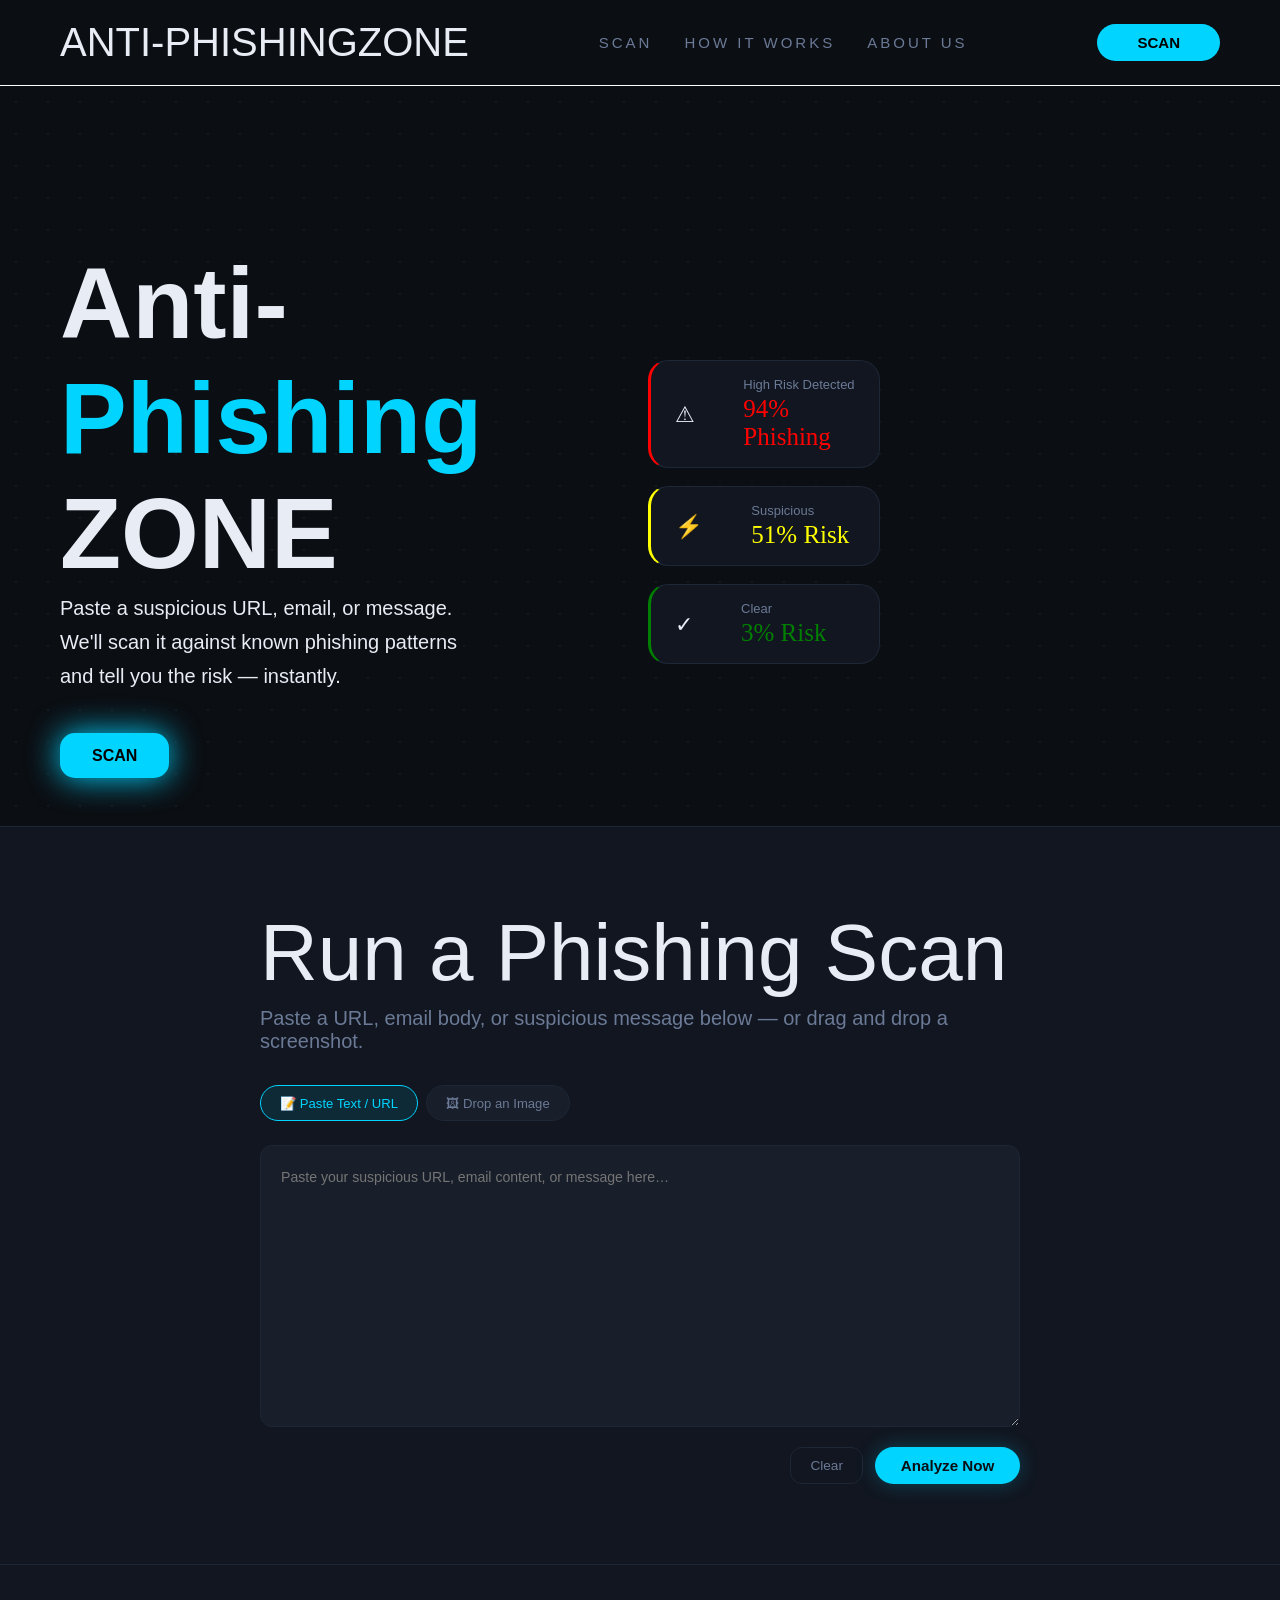
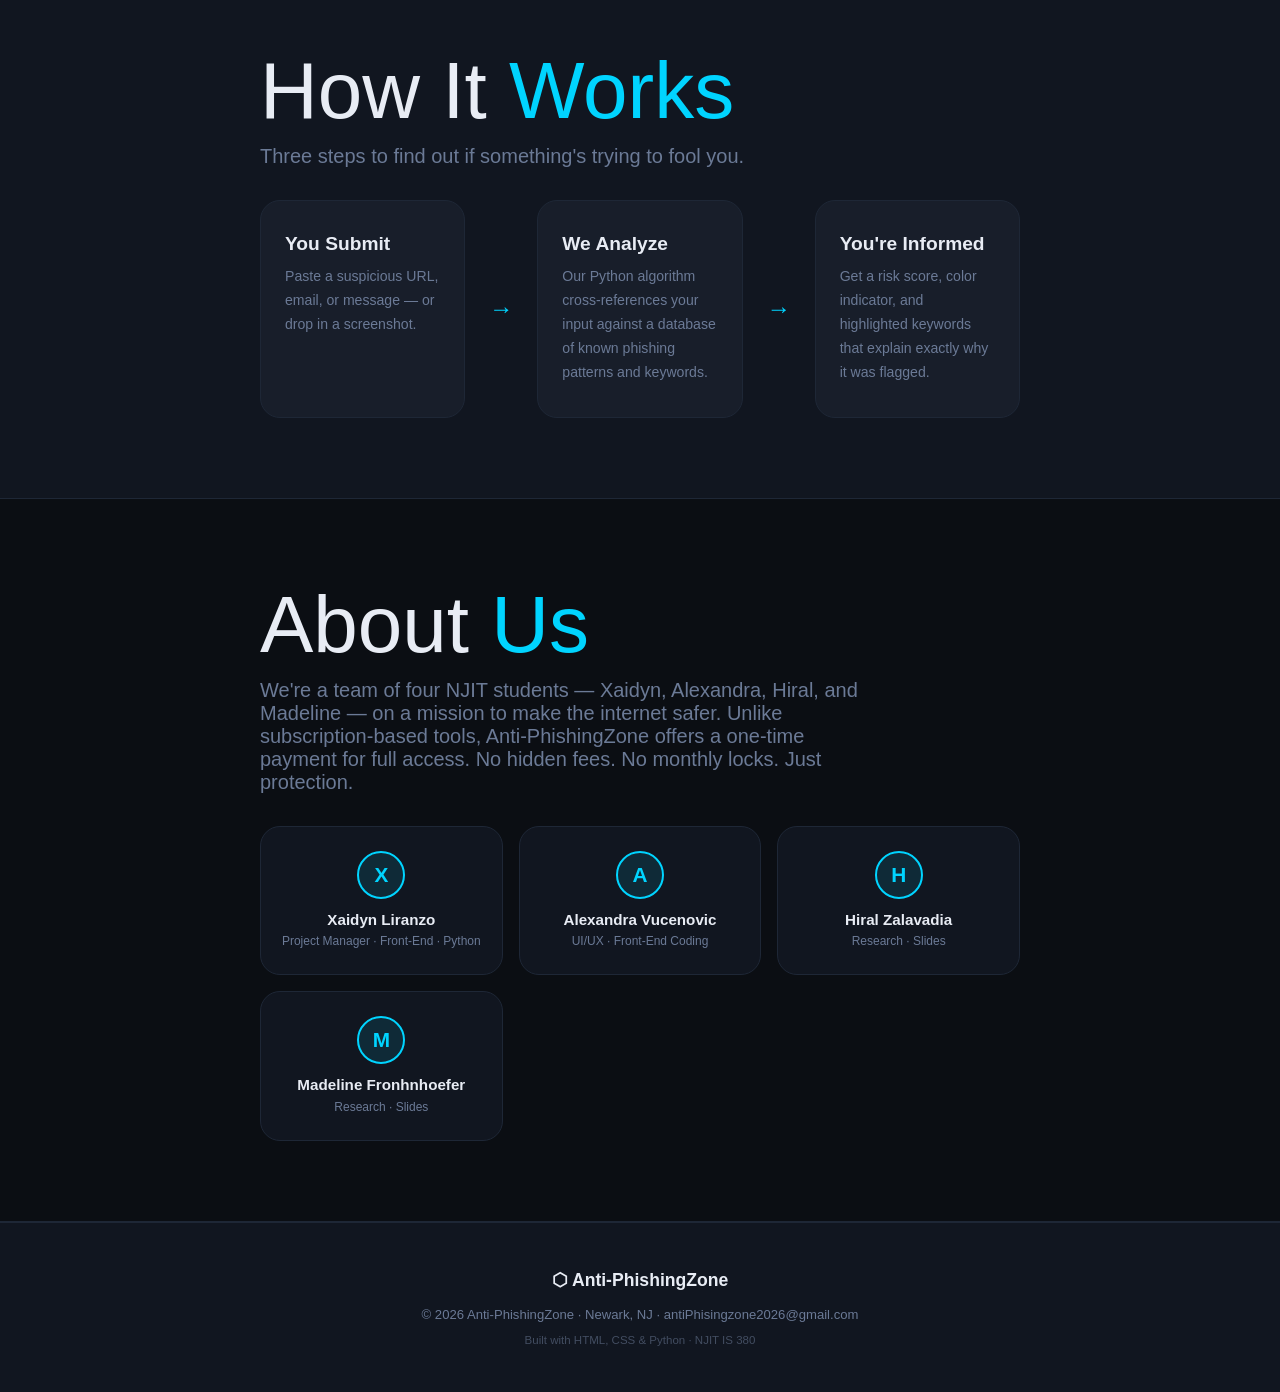
==== commit df9dd945: "comments" ====
--- a/index.html
+++ b/index.html
@@ -9,7 +9,7 @@
     </head>
     <body>
 
-        <!-- NAV — Xaidyn's exact structure -->
+        <!-- Nav bar  -->
         <nav class="nav-bar">
             <div class="logo">
                 <span class="text">ANTI-PHISHINGZONE</span>
@@ -63,7 +63,7 @@
             </div>
         </section>
 
-        <!-- SCAN — Xaidyn's exact structure -->
+        <!-- scanning  -->
         <section class="scanning" id="scan">
             <div class="container-Scan">
                 <h2 class="titleS">Run a Phishing Scan</h2>
@@ -104,7 +104,7 @@
             </div>
         </section>
 
-        <!-- RESULTS -->
+        <!-- results  -->
         <section class="results-section hidden" id="results">
             <div class="container-Scan">
                 <h2 class="titleS">Scan <span class="accent">Results</span></h2>
@@ -145,7 +145,7 @@
             </div>
         </section>
 
-        <!-- HOW IT WORKS -->
+        <!-- how it works -->
         <section class="how-section" id="how">
             <div class="container-Scan">
                 <h2 class="titleS">How It <span class="accent">Works</span></h2>
@@ -169,7 +169,7 @@
             </div>
         </section>
 
-        <!-- ABOUT -->
+        <!-- about section  -->
         <section class="about-section" id="about">
             <div class="container-Scan">
                 <h2 class="titleS">About <span class="accent">Us</span></h2>
@@ -201,7 +201,7 @@
             </div>
         </section>
 
-        <!-- FOOTER -->
+        <!-- footer  -->
         <footer class="footer">
             <div class="footer-logo">⬡ Anti-PhishingZone</div>
             <p>© 2026 Anti-PhishingZone · Newark, NJ · antiPhisingzone2026@gmail.com</p>
--- a/styles.css
+++ b/styles.css
@@ -370,9 +370,7 @@
     border: 1px solid #1e2736;
 }
 
-/* ============================
-   RESULTS — same pattern as scan section
-   ============================ */
+/* results  */
 .results-section {
     padding: 5rem 2.5rem;
     background: #0b0e13;
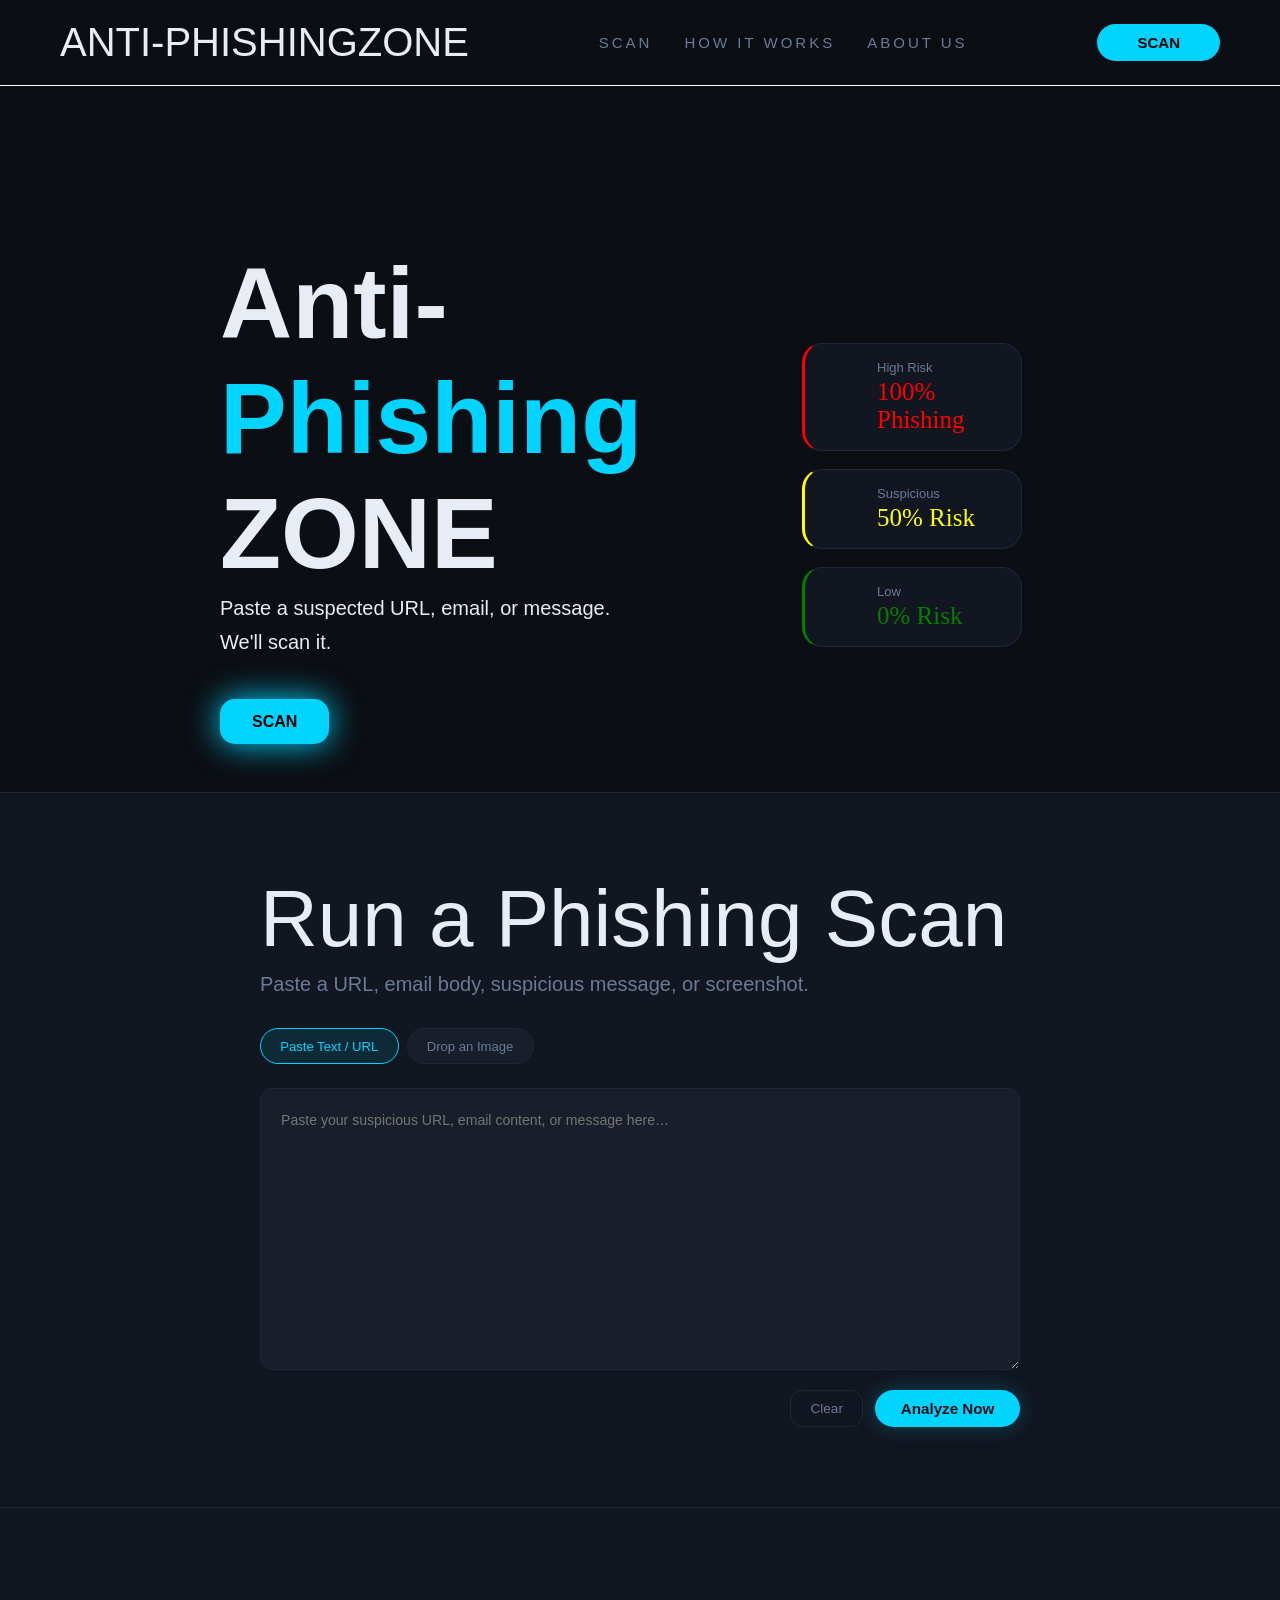
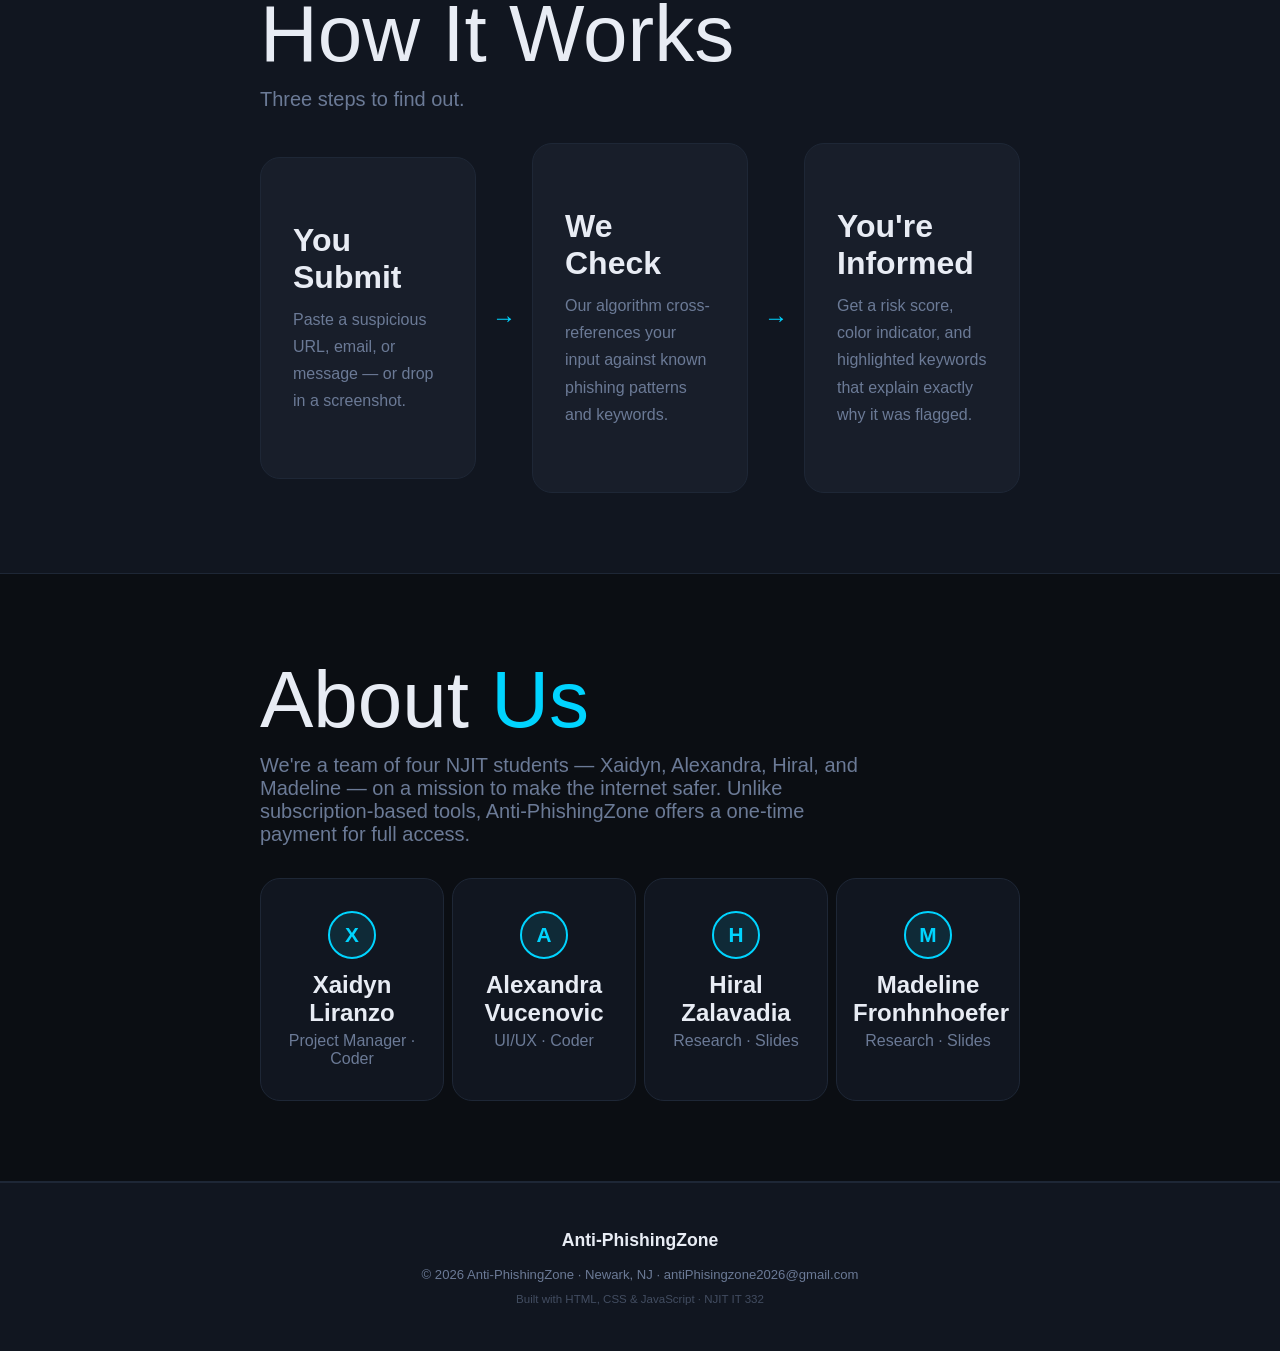
==== commit 301e615e: "Finished Project" ====
--- a/index.html
+++ b/index.html
@@ -1,213 +1,201 @@
-<!DOCTYPE html>
-<html lang="en">
-    <head>
-        <meta charset="UTF-8" />
-        <meta name="viewport" content="width=device-width, initial-scale=1.0"/>
-        <title>Anti-PhishingZone — Phishing Detection</title>
-        <link href="https://fonts.googleapis.com/css2?family=Space+Mono:wght@400;700&family=Syne:wght@400;600;800&display=swap" rel="stylesheet"/>
-        <link rel="stylesheet" href="styles.css"/>
-    </head>
-    <body>
-
-        <!-- Nav bar  -->
-        <nav class="nav-bar">
-            <div class="logo">
-                <span class="text">ANTI-PHISHINGZONE</span>
-            </div>
-            <ul class="links">
-                <li><a href="#scan">SCAN</a></li>
-                <li><a href="#how">HOW IT WORKS</a></li>
-                <li><a href="#about">ABOUT US</a></li>
-            </ul>
-            <button class="scan">SCAN</button>
-        </nav>
-
-        <!-- HERO — Xaidyn's exact structure -->
-        <section class="descp" id="descp">
-            <div class="grid"></div>
-            <div class="content">
-                <h1 class="title">
-                    Anti-<br/>
-                    <span class="blurb2">Phishing</span><br/>
-                    ZONE
-                </h1>
-                <p class="blurb">
-                    Paste a suspicious URL, email, or message. We'll scan it against known phishing patterns and tell you the risk — instantly.
-                </p>
-                <a href="#scan" class="scan-btn">SCAN</a>
-            </div>
-            <div class="visuals">
-                <div class="card red">
-                    <span class="icon">⚠</span>
-                    <div>
-                        <div class="label">High Risk Detected</div>
-                        <div class="value-red">94% Phishing</div>
-                    </div>
-                </div>
-                <br/>
-                <div class="card yellow">
-                    <span class="icon">⚡</span>
-                    <div>
-                        <div class="label">Suspicious</div>
-                        <div class="value-yellow">51% Risk</div>
-                    </div>
-                </div>
-                <br/>
-                <div class="card green">
-                    <span class="icon">✓</span>
-                    <div>
-                        <div class="label">Clear</div>
-                        <div class="value-green">3% Risk</div>
-                    </div>
-                </div>
-            </div>
-        </section>
-
-        <!-- scanning  -->
-        <section class="scanning" id="scan">
-            <div class="container-Scan">
-                <h2 class="titleS">Run a Phishing Scan</h2>
-                <p class="section-sub">Paste a URL, email body, or suspicious message below — or drag and drop a screenshot.</p>
-                <div class="tabs">
-                    <button class="tab active" data-tab="text">📝 Paste Text / URL</button>
-                    <button class="tab" data-tab="image">🖼 Drop an Image</button>
-                </div>
-                <div class="tab-panel active" id="panel-text">
-                    <textarea
-                        id="scan-input"
-                        class="textarea"
-                        placeholder="Paste your suspicious URL, email content, or message here…"
-                        rows="10"
-                    ></textarea>
-                    <div class="scanner-actions">
-                        <button class="clear" onclick="clearInput()">Clear</button>
-                        <button class="scan-button" onclick="runScan()">Analyze Now</button>
-                    </div>
-                </div>
-                <!-- Finished simplifying here -->
-                <div class="tab-panel" id="panel-image">
-                    <div class="drop-zone" id="drop-zone">
-                        <div class="drop-icon">📷</div>
-                        <div class="drop-title">Drag & Drop Screenshot Here</div>
-                        <div class="drop-sub">or click to browse — JPG, PNG, GIF accepted</div>
-                        <input type="file" id="file-input" accept="image/*" hidden/>
-                        <button class="browse-btn" onclick="document.getElementById('file-input').click()">Browse Files</button>
-                    </div>
-                    <div id="image-preview" class="image-preview hidden">
-                        <img id="preview-img" src="" alt="Uploaded screenshot"/>
-                        <button class="clear-btn" onclick="clearImage()">Remove Image</button>
-                        <button class="scan-button" onclick="runScan()">
-                            <span>🔍</span> Analyze Image
-                        </button>
-                    </div>
-                </div>
-            </div>
-        </section>
-
-        <!-- results  -->
-        <section class="results-section hidden" id="results">
-            <div class="container-Scan">
-                <h2 class="titleS">Scan <span class="accent">Results</span></h2>
-
-                <!-- Risk meter -->
-                <div class="risk-meter-wrap">
-                    <div class="risk-label-top">RISK LEVEL</div>
-                    <div class="risk-track">
-                        <div class="risk-fill" id="risk-fill"></div>
-                        <div class="risk-thumb" id="risk-thumb"></div>
-                    </div>
-                    <div class="risk-scale">
-                        <span>0%</span><span>25%</span><span>50%</span><span>75%</span><span>100%</span>
-                    </div>
-                    <div class="risk-badge" id="risk-badge">—</div>
-                    <div class="risk-percent" id="risk-percent">0%</div>
-                </div>
-
-                <!-- Color indicator -->
-                <div class="color-indicator">
-                    <div class="ci-dot" id="ci-dot"></div>
-                    <div class="ci-text" id="ci-text">Analyzing…</div>
-                </div>
-
-                <!-- Highlighted text -->
-                <div class="result-block">
-                    <div class="result-block-title">🔎 Highlighted Flags</div>
-                    <div class="highlighted-text" id="highlighted-text"></div>
-                </div>
-
-                <!-- Flags list -->
-                <div class="result-block">
-                    <div class="result-block-title">⚠ Detected Patterns</div>
-                    <ul class="flags-list" id="flags-list"></ul>
-                </div>
-
-                <button class="scan-again-btn" onclick="resetScan()">← Scan Another</button>
-            </div>
-        </section>
-
-        <!-- how it works -->
-        <section class="how-section" id="how">
-            <div class="container-Scan">
-                <h2 class="titleS">How It <span class="accent">Works</span></h2>
-                <p class="section-sub">Three steps to find out if something's trying to fool you.</p>
-                <div class="steps">
-                    <div class="step">
-                        <h3>You Submit</h3>
-                        <p>Paste a suspicious URL, email, or message — or drop in a screenshot.</p>
-                    </div>
-                    <div class="step-arrow">→</div>
-                    <div class="step">
-                        <h3>We Analyze</h3>
-                        <p>Our Python algorithm cross-references your input against a database of known phishing patterns and keywords.</p>
-                    </div>
-                    <div class="step-arrow">→</div>
-                    <div class="step">
-                        <h3>You're Informed</h3>
-                        <p>Get a risk score, color indicator, and highlighted keywords that explain exactly why it was flagged.</p>
-                    </div>
-                </div>
-            </div>
-        </section>
-
-        <!-- about section  -->
-        <section class="about-section" id="about">
-            <div class="container-Scan">
-                <h2 class="titleS">About <span class="accent">Us</span></h2>
-                <p class="section-sub" style="max-width: 620px;">
-                    We're a team of four NJIT students — Xaidyn, Alexandra, Hiral, and Madeline — on a mission to make the internet safer. Unlike subscription-based tools, Anti-PhishingZone offers a one-time payment for full access. No hidden fees. No monthly locks. Just protection.
-                </p>
-                <div class="team-grid">
-                    <div class="team-card">
-                        <div class="team-initial">X</div>
-                        <div class="team-name">Xaidyn Liranzo</div>
-                        <div class="team-role">Project Manager · Front-End · Python</div>
-                    </div>
-                    <div class="team-card">
-                        <div class="team-initial">A</div>
-                        <div class="team-name">Alexandra Vucenovic</div>
-                        <div class="team-role">UI/UX · Front-End Coding</div>
-                    </div>
-                    <div class="team-card">
-                        <div class="team-initial">H</div>
-                        <div class="team-name">Hiral Zalavadia</div>
-                        <div class="team-role">Research · Slides</div>
-                    </div>
-                    <div class="team-card">
-                        <div class="team-initial">M</div>
-                        <div class="team-name">Madeline Fronhnhoefer</div>
-                        <div class="team-role">Research · Slides</div>
-                    </div>
-                </div>
-            </div>
-        </section>
-
-        <!-- footer  -->
-        <footer class="footer">
-            <div class="footer-logo">⬡ Anti-PhishingZone</div>
-            <p>© 2026 Anti-PhishingZone · Newark, NJ · antiPhisingzone2026@gmail.com</p>
-            <p class="footer-note">Built with HTML, CSS & Python · NJIT IS 380</p>
-        </footer>
-
-        <script src="app.js"></script>
-    </body>
+<!DOCTYPE html>
+<html lang="en">
+    <head>
+        <meta charset="UTF-8" />
+        <meta name="viewport" content="width=device-width, initial-scale=1.0"/>
+        <title>Anti-PhishingZone — Phishing Detection</title>
+        <link href="https://fonts.googleapis.com/css2?family=Space+Mono:wght@400;700&family=Syne:wght@400;600;800&display=swap" rel="stylesheet"/>
+        <link rel="stylesheet" href="styles.css"/>
+    </head>
+    <body>
+
+        <nav class="nav-bar">
+            <div class="logo">
+                <span class="text">ANTI-PHISHINGZONE</span>
+            </div>
+            <ul class="links">
+                <li><a href="#scan">SCAN</a></li>
+                <li><a href="#how">HOW IT WORKS</a></li>
+                <li><a href="#about">ABOUT US</a></li>
+            </ul>
+            <button class="scan">SCAN</button>
+        </nav>
+
+        <section class="descp" id="descp">
+            <div class="grid"></div>
+            <div class="content">
+                <h1 class="title">
+                    Anti-<br/>
+                    <span class="blurb2">Phishing</span><br/>
+                    ZONE
+                </h1>
+                <p class="blurb">
+                    Paste a suspected URL, email, or message. We'll scan it.
+                </p>
+                <a href="#scan" class="scan-btn">SCAN</a>
+            </div>
+            <div class="visuals">
+                <div class="card red">
+                    <span class="icon"></span>
+                    <div>
+                        <div class="label">High Risk </div>
+                        <div class="value-red">100% Phishing</div>
+                    </div>
+                </div>
+                <br/>
+                <div class="card yellow">
+                    <span class="icon"></span>
+                    <div>
+                        <div class="label">Suspicious</div>
+                        <div class="value-yellow">50% Risk</div>
+                    </div>
+                </div>
+                <br/>
+                <div class="card green">
+                    <span class="icon"></span>
+                    <div>
+                        <div class="label">Low</div>
+                        <div class="value-green">0% Risk</div>
+                    </div>
+                </div>
+            </div>
+        </section>
+
+        <section class="scanning" id="scan">
+            <div class="container-Scan">
+                <h2 class="titleS">Run a Phishing Scan</h2>
+                <p class="section-sub">Paste a URL, email body, suspicious message, or screenshot.</p>
+                <div class="tabs">
+                    <button class="tab active" data-tab="text"> Paste Text / URL</button>
+                    <button class="tab" data-tab="image"> Drop an Image</button>
+                </div>
+                <div class="tab-panel active" id="panel-text">
+                    <textarea
+                        id="scan-input"
+                        class="textarea"
+                        placeholder="Paste your suspicious URL, email content, or message here…"
+                        rows="10"
+                    ></textarea>
+                    <div class="scanner-actions">
+                        <button class="clear" onclick="clearInput()">Clear</button>
+                        <button class="scan-button" onclick="runScan()">Analyze Now</button>
+                    </div>
+                </div>
+                <div class="tab-panel" id="panel-image">
+                    <div class="drop-zone" id="drop-zone">
+                        <div class="drop-icon"></div>
+                        <div class="drop-title">Drag & Drop Screenshot Here</div>
+                        <div class="drop-sub">or click to browse — JPG, PNG, GIF accepted</div>
+                        <input type="file" id="file-input" accept="image/*" hidden/>
+                        <button class="browse-btn" onclick="document.getElementById('file-input').click()">Browse Files</button>
+                    </div>
+                    <div id="image-preview" class="image-preview hidden">
+                        <img id="preview-img" src="" alt="Uploaded screenshot"/>
+                        <button class="clear-btn" onclick="clearImage()">Remove Image</button>
+                        <button class="scan-button" onclick="runScan()">
+                            <span></span> Analyze Image
+                        </button>
+                    </div>
+                </div>
+            </div>
+        </section>
+
+        <section class="results-section hidden" id="results">
+            <div class="container-Scan">
+                <h2 class="titleS">Scan <span class="accent">Results</span></h2>
+
+                <div class="risk-meter-wrap">
+                    <div class="risk-label-top">RISK LEVEL</div>
+                    <div class="risk-track">
+                        <div class="risk-fill" id="risk-fill"></div>
+                        <div class="risk-thumb" id="risk-thumb"></div>
+                    </div>
+                    <div class="risk-scale">
+                        <span>0%</span><span>25%</span><span>50%</span><span>75%</span><span>100%</span>
+                    </div>
+                    <div class="risk-badge" id="risk-badge">—</div>
+                    <div class="risk-percent" id="risk-percent">0%</div>
+                </div>
+
+                <div class="color-indicator">
+                    <div class="ci-dot" id="ci-dot"></div>
+                    <div class="ci-text" id="ci-text">Analyzing…</div>
+                </div>
+
+                <div class="result-block">
+                    <div class="result-block-title"> Highlighted Flags</div>
+                    <div class="highlighted-text" id="highlighted-text"></div>
+                </div>
+
+                <div class="result-block">
+                    <div class="result-block-title"> Detected Patterns</div>
+                    <ul class="flags-list" id="flags-list"></ul>
+                </div>
+
+                <button class="scan-again-btn" onclick="resetScan()"> Scan Another</button>
+            </div>
+        </section>
+
+        <section class="how-section" id="how">
+            <div class="container-Scan">
+                <h2 class="titleS">How It Works</h2>
+                <p class="section-sub">Three steps to find out.</p>
+                <div class="steps">
+                    <div class="step">
+                        <h3>You Submit</h3>
+                        <p>Paste a suspicious URL, email, or message — or drop in a screenshot.</p>
+                    </div>
+                    <div class="step-arrow">→</div>
+                    <div class="step">
+                        <h3>We Check</h3>
+                        <p>Our algorithm cross-references your input against known phishing patterns and keywords.</p>
+                    </div>
+                    <div class="step-arrow">→</div>
+                    <div class="step">
+                        <h3>You're Informed</h3>
+                        <p>Get a risk score, color indicator, and </br>highlighted keywords that explain exactly why it was flagged.</p>
+                    </div>
+                </div>
+            </div>
+        </section>
+
+        <section class="about-section" id="about">
+            <div class="container-Scan">
+                <h2 class="titleS">About <span class="accent">Us</span></h2>
+                <p class="section-sub" style="max-width: 620px;">
+                    We're a team of four NJIT students — Xaidyn, Alexandra, Hiral, and Madeline — on a mission to make the internet safer. Unlike subscription-based tools, Anti-PhishingZone offers a one-time payment for full access. </p>
+                <div class="team-grid">
+                    <div class="team-card">
+                        <div class="team-initial">X</div>
+                        <div class="team-name">Xaidyn Liranzo</div>
+                        <div class="team-role">Project Manager · Coder</div>
+                    </div>
+                    <div class="team-card">
+                        <div class="team-initial">A</div>
+                        <div class="team-name">Alexandra Vucenovic</div>
+                        <div class="team-role">UI/UX · Coder</div>
+                    </div>
+                    <div class="team-card">
+                        <div class="team-initial">H</div>
+                        <div class="team-name">Hiral Zalavadia</div>
+                        <div class="team-role">Research · Slides</div>
+                    </div>
+                    <div class="team-card">
+                        <div class="team-initial">M</div>
+                        <div class="team-name">Madeline Fronhnhoefer</div>
+                        <div class="team-role">Research · Slides</div>
+                    </div>
+                </div>
+            </div>
+        </section>
+
+        <footer class="footer">
+            <div class="footer-logo">Anti-PhishingZone</div>
+            <p>© 2026 Anti-PhishingZone · Newark, NJ · antiPhisingzone2026@gmail.com</p>
+            <p class="footer-note">Built with HTML, CSS & JavaScript · NJIT IT 332</p>
+        </footer>
+        <script src="https://cdn.jsdelivr.net/npm/tesseract.js@5/dist/tesseract.min.js"></script>
+
+        <script src="app.js"></script>
+    </body>
 </html>
--- a/styles.css
+++ b/styles.css
@@ -1,712 +1,671 @@
-/* CSS VARIABLES */
-:root {
-    --red:    #ff3c5f;
-    --yellow: #f0c040;
-    --green:  #00c875;
-    --accent: #00d4ff;
-    --muted:  #6b7a96;
-    --border: #1e2736;
-    --bg:     #0b0e13;
-    --bg2:    #111620;
-    --bg3:    #181e2a;
-    --text:   #e8ecf4;
-    --radius: 12px;
-    --font-mono: 'Space Mono', monospace;
-    --font-head: 'Syne', sans-serif;
-}
-
-
-*, *::before, *::after { box-sizing: border-box; margin: 0; padding: 0; }
-
-body {
-    background-color: #0b0e13;
-    color: #e8ecf4;
-    font-family: sans-serif;
-}
-
-/* NAV */
-.nav-bar {
-    position: sticky;
-    top: 0;
-    z-index: 100;
-    background: #0b0e13;
-    display: flex;
-    align-items: center;
-    justify-content: space-between;
-    padding: 20px 60px;
-    border-bottom: 1px solid white;
-}
-
-.links {
-    display: flex;
-    gap: 2rem;
-    list-style: none;
-}
-
-.links a {
-    color: #6b7a96;
-    text-decoration: none;
-    font-size: 15px;
-    letter-spacing: 3px;
-}
-
-.links a:hover {
-    color: #00d4ff;
-}
-
-.scan {
-    background: #00d4ff;
-    color: black;
-    border: none;
-    border-radius: 20px;
-    padding: 10px 40px;
-    font-weight: 700;
-    font-size: 15px;
-    cursor: pointer;
-}
-
-.scan:hover {
-    background: #33dcff;
-}
-
-.text {
-    font-size: 40px;
-    font-family: Verdana, Geneva, Tahoma, sans-serif;
-}
-
-/* HERO  */
-.descp {
-    position: relative;
-    overflow: hidden;
-    min-height: 30vh;
-    display: flex;
-    align-items: center;
-    justify-content: space-between;
-    padding: 10rem 0rem 3rem;
-    gap: 10rem;
-}
-
-/* subtle dot grid — matches the .grid div in HTML */
-.grid {
-    position: absolute;
-    inset: 0;
-    background-image: radial-gradient(#1e2736 1px, transparent 1px);
-    background-size: 32px 32px;
-    opacity: 0.4;
-    pointer-events: none;
-}
-
-.content {
-    position: relative;
-    padding-left: 60px;
-}
-
-.title {
-    font-size: 100px;
-    font-weight: 800;
-}
-
-.blurb2 {
-    position: relative;
-    color: #00d4ff;
-}
-
-.blurb {
-    font-size: 20px;
-    max-width: 480px;
-    margin-bottom: 2.5rem;
-    line-height: 1.7;
-}
-
-.scan-btn {
-    display: inline-block;
-    background: #00d4ff;
-    color: black;
-    border-radius: 15px;
-    padding: 0.85rem 2rem;
-    font-weight: 700;
-    font-size: 1rem;
-    text-decoration: none;
-    box-shadow: 0 0 32px #00d4ff;
-    transition: transform 0.2s, box-shadow 0.2s;
-}
-
-.scan-btn:hover {
-    box-shadow: 0 0 48px #00d4ff;
-}
-
-/* Hero cards */
-.visuals {
-    position: relative;
-    display: flex;
-    flex-direction: column;
-    padding-right: 25rem;
-}
-
-.card {
-    display: flex;
-    font-family: 'Times New Roman', Times, serif;
-    font-size: 25px;
-    align-items: center;
-    gap: 3rem;
-    background-color: #111620;
-    border: 1px solid #1e2736;
-    border-radius: 20px;
-    padding: 1rem 1.5rem;
-    min-width: 220px;
-    animation: floatIn 0.6s ease both;
-    transition: transform 0.3s;
-}
-
-.card:hover { transform: translateX(-6px); }
-.card:nth-child(1) { animation-delay: 0.1s; }
-.card:nth-child(2) { animation-delay: 0.25s; }
-.card:nth-child(3) { animation-delay: 0.4s; }
-
-@keyframes floatIn {
-    from { opacity: 0; transform: translateX(30px); }
-    to   { opacity: 1; transform: translateX(0); }
-}
-
-.icon { font-size: 1.4rem; }
-
-.label {
-    font-size: 13px;
-    color: #6b7a96;
-    margin-bottom: 3px;
-    font-family: sans-serif;
-}
-
-.red    { border-left: 3px solid red; }
-.red .value-red { color: red; }
-
-.yellow { border-left: 3px solid yellow; }
-.yellow .value-yellow { color: yellow; }
-
-.green  { border-left: 3px solid green; }
-.green .value-green { color: green; }
-
-/* Scan section */
-.scanning {
-    padding: 5rem 2.5rem;
-    background: #111620;
-    border-top: 1px solid #1e2736;
-    border-bottom: 1px solid #1e2736;
-}
-
-.container-Scan {
-    max-width: 760px;
-    margin: 0 auto;
-}
-
-.titleS {
-    font-weight: 500;
-    font-size: 80px;
-    margin-bottom: 0.5rem;
-    color: #e8ecf4;
-}
-
-.section-sub {
-    color: #6b7a96;
-    font-size: 20px;
-    margin-bottom: 2rem;
-    font-family: 'Segoe UI', Tahoma, Geneva, Verdana, sans-serif;
-}
-
-.tabs {
-    display: flex;
-    gap: 0.5rem;
-    margin-bottom: 1.5rem;
-}
-
-.tab {
-    background: #181e2a;
-    border: 1px solid #1e2736;
-    border-radius: 20px;
-    padding: 0.6rem 1.2rem;
-    color: #6b7a96;
-    font-size: 0.82rem;
-    cursor: pointer;
-    transition: all 0.2s;
-}
-
-.tab.active {
-    background: rgba(0, 212, 255, 0.1);
-    border-color: #00d4ff;
-    color: #00d4ff;
-}
-
-.tab:not(.active):hover {
-    border-color: #6b7a96;
-    color: #e8ecf4;
-}
-
-.tab-panel { display: none; }
-.tab-panel.active { display: block; }
-
-.textarea {
-    width: 100%;
-    background: #181e2a;
-    border: 1px solid #1e2736;
-    border-radius: 12px;
-    padding: 1.25rem;
-    color: #e8ecf4;
-    font-family: sans-serif;
-    font-size: 0.88rem;
-    line-height: 1.7;
-    resize: vertical;
-    transition: border-color 0.2s, box-shadow 0.2s;
-    outline: none;
-}
-
-.textarea:focus {
-    box-shadow: 0 0 0 3px rgba(0, 212, 255, 0.1);
-    border-color: #00d4ff;
-}
-
-.scanner-actions {
-    display: flex;
-    justify-content: flex-end;
-    gap: 0.75rem;
-    margin-top: 1rem;
-}
-
-.clear {
-    background: transparent;
-    border: 1px solid #1e2736;
-    border-radius: 12px;
-    padding: 0.65rem 1.2rem;
-    color: #6b7a96;
-    font-size: 0.85rem;
-    cursor: pointer;
-    transition: all 0.2s;
-}
-
-.clear:hover {
-    border-color: var(--red);
-    color: var(--red);
-}
-
-.scan-button {
-    display: flex;
-    align-items: center;
-    gap: 0.5rem;
-    background: #00d4ff;
-    border: none;
-    border-radius: 20px;
-    padding: 0.65rem 1.6rem;
-    color: #0b0e13;
-    font-weight: 700;
-    font-size: 0.95rem;
-    cursor: pointer;
-    box-shadow: 0 0 20px rgba(0, 212, 255, 0.25);
-    transition: all 0.2s;
-}
-
-.scan-button:hover {
-    background: #33dcff;
-    transform: translateY(-2px);
-    box-shadow: 0 0 32px rgba(0, 212, 255, 0.4);
-}
-
-/* Drop zone */
-.drop-zone {
-    border: 2px dashed #1e2736;
-    border-radius: 12px;
-    padding: 3.5rem 2rem;
-    text-align: center;
-    transition: all 0.2s;
-    cursor: pointer;
-}
-
-.drop-zone:hover,
-.drop-zone.dragover {
-    border-color: #00d4ff;
-    background: rgba(0, 212, 255, 0.04);
-}
-
-.drop-icon { font-size: 2.5rem; margin-bottom: 0.75rem; }
-
-.drop-title {
-    font-weight: 600;
-    font-size: 1.1rem;
-    margin-bottom: 0.4rem;
-}
-
-.drop-sub {
-    color: #6b7a96;
-    font-size: 0.82rem;
-    margin-bottom: 1.25rem;
-}
-
-.browse-btn {
-    background: #181e2a;
-    border: 1px solid #1e2736;
-    border-radius: 12px;
-    padding: 0.55rem 1.3rem;
-    color: #e8ecf4;
-    font-size: 0.82rem;
-    cursor: pointer;
-    transition: all 0.2s;
-}
-
-.browse-btn:hover {
-    border-color: #00d4ff;
-    color: #00d4ff;
-}
-
-.image-preview {
-    display: flex;
-    flex-direction: column;
-    align-items: center;
-    gap: 1rem;
-    padding: 1rem 0;
-}
-
-.image-preview img {
-    max-width: 100%;
-    max-height: 320px;
-    border-radius: 12px;
-    border: 1px solid #1e2736;
-}
-
-/* results  */
-.results-section {
-    padding: 5rem 2.5rem;
-    background: #0b0e13;
-    border-bottom: 1px solid #1e2736;
-}
-
-.accent { color: #00d4ff; }
-
-/* Risk meter */
-.risk-meter-wrap {
-    background: #111620;
-    border: 1px solid #1e2736;
-    border-radius: 20px;
-    padding: 2rem 2.5rem;
-    margin-bottom: 1.5rem;
-    text-align: center;
-}
-
-.risk-label-top {
-    font-size: 0.72rem;
-    text-transform: uppercase;
-    letter-spacing: 0.12em;
-    color: #6b7a96;
-    margin-bottom: 1.25rem;
-}
-
-.risk-track {
-    position: relative;
-    height: 10px;
-    background: #181e2a;
-    border-radius: 99px;
-    overflow: visible;
-    margin-bottom: 0.5rem;
-}
-
-.risk-fill {
-    height: 100%;
-    border-radius: 99px;
-    background: linear-gradient(90deg, #00c875, #f0c040, #ff3c5f);
-    transition: width 1.2s cubic-bezier(0.22, 1, 0.36, 1);
-    width: 0%;
-}
-
-.risk-thumb {
-    position: absolute;
-    top: 50%;
-    transform: translate(-50%, -50%);
-    width: 20px;
-    height: 20px;
-    background: white;
-    border-radius: 50%;
-    box-shadow: 0 2px 10px rgba(0, 0, 0, 0.5);
-    transition: left 1.2s cubic-bezier(0.22, 1, 0.36, 1);
-    left: 0%;
-}
-
-.risk-scale {
-    display: flex;
-    justify-content: space-between;
-    font-size: 0.7rem;
-    color: #6b7a96;
-    margin-bottom: 1.5rem;
-}
-
-.risk-badge {
-    display: inline-block;
-    border-radius: 99px;
-    padding: 0.4rem 1.4rem;
-    font-weight: 700;
-    font-size: 1rem;
-    margin-bottom: 0.4rem;
-    transition: all 0.4s;
-}
-
-.risk-percent {
-    font-weight: 800;
-    font-size: 3rem;
-    transition: color 0.4s;
-}
-
-/* Color indicator */
-.color-indicator {
-    display: flex;
-    align-items: center;
-    gap: 1rem;
-    background: #111620;
-    border: 1px solid #1e2736;
-    border-radius: 20px;
-    padding: 1.25rem 1.75rem;
-    margin-bottom: 1.5rem;
-}
-
-.ci-dot {
-    width: 18px;
-    height: 18px;
-    border-radius: 50%;
-    flex-shrink: 0;
-    animation: dotPulse 2s ease-in-out infinite;
-}
-
-@keyframes dotPulse {
-    0%, 100% { transform: scale(1); }
-    50%       { transform: scale(1.3); }
-}
-
-.ci-text {
-    font-size: 0.95rem;
-    font-weight: 600;
-    line-height: 1.5;
-}
-
-/* Result blocks (highlighted + flags) */
-.result-block {
-    background: #111620;
-    border: 1px solid #1e2736;
-    border-radius: 20px;
-    padding: 1.5rem 1.75rem;
-    margin-bottom: 1.5rem;
-}
-
-.result-block-title {
-    font-weight: 700;
-    font-size: 1rem;
-    margin-bottom: 0.9rem;
-    color: #e8ecf4;
-}
-
-.highlighted-text {
-    font-size: 0.9rem;
-    line-height: 1.9;
-    word-break: break-word;
-    color: #6b7a96;
-}
-
-.flag-word {
-    background: rgba(255, 60, 95, 0.18);
-    border: 1px solid rgba(255, 60, 95, 0.4);
-    color: #ff3c5f;
-    border-radius: 4px;
-    padding: 0 4px;
-    font-weight: bold;
-}
-
-.flags-list {
-    list-style: none;
-    display: flex;
-    flex-direction: column;
-    gap: 0.6rem;
-}
-
-.flags-list li {
-    display: flex;
-    align-items: center;
-    gap: 0.75rem;
-    font-size: 0.88rem;
-    color: #6b7a96;
-}
-
-.flags-list li::before {
-    content: '▸';
-    color: #ff3c5f;
-    font-size: 0.7rem;
-    flex-shrink: 0;
-}
-
-.scan-again-btn {
-    background: transparent;
-    border: 1px solid #1e2736;
-    border-radius: 20px;
-    padding: 0.75rem 1.75rem;
-    color: #6b7a96;
-    font-size: 0.88rem;
-    cursor: pointer;
-    transition: all 0.2s;
-    margin-top: 0.5rem;
-}
-
-.scan-again-btn:hover {
-    border-color: #00d4ff;
-    color: #00d4ff;
-}
-
-/* how it works */
-.how-section {
-    padding: 5rem 2.5rem;
-    background: #111620;
-    border-bottom: 1px solid #1e2736;
-}
-
-.steps {
-    display: flex;
-    align-items: stretch;
-    gap: 1.5rem;
-    margin-top: 2rem;
-    flex-wrap: wrap;
-}
-
-.step {
-    flex: 1;
-    min-width: 200px;
-    background: #181e2a;
-    border: 1px solid #1e2736;
-    border-radius: 20px;
-    padding: 2rem 1.5rem;
-    transition: transform 0.2s, border-color 0.2s;
-}
-
-.step:hover {
-    transform: translateY(-4px);
-    border-color: #00d4ff;
-}
-
-.step h3 {
-    font-size: 1.2rem;
-    font-weight: 700;
-    margin-bottom: 0.6rem;
-    color: #e8ecf4;
-}
-
-.step p {
-    color: #6b7a96;
-    font-size: 0.88rem;
-    line-height: 1.7;
-}
-
-.step-arrow {
-    color: #00d4ff;
-    font-size: 1.5rem;
-    flex-shrink: 0;
-    align-self: center;
-}
-
-/* about section */
-.about-section {
-    padding: 5rem 2.5rem;
-    background: #0b0e13;
-    border-bottom: 1px solid #1e2736;
-}
-
-.team-grid {
-    display: grid;
-    grid-template-columns: repeat(auto-fit, minmax(180px, 1fr));
-    gap: 1rem;
-    margin-top: 2rem;
-}
-
-.team-card {
-    background: #111620;
-    border: 1px solid #1e2736;
-    border-radius: 20px;
-    padding: 1.5rem 1.25rem;
-    text-align: center;
-    transition: transform 0.2s, border-color 0.2s;
-}
-
-.team-card:hover {
-    transform: translateY(-3px);
-    border-color: #00d4ff;
-}
-
-.team-initial {
-    width: 48px;
-    height: 48px;
-    border-radius: 50%;
-    background: rgba(0, 212, 255, 0.1);
-    border: 2px solid #00d4ff;
-    display: flex;
-    align-items: center;
-    justify-content: center;
-    font-weight: 800;
-    font-size: 1.3rem;
-    color: #00d4ff;
-    margin: 0 auto 0.75rem;
-}
-
-.team-name {
-    font-weight: 700;
-    font-size: 0.95rem;
-    margin-bottom: 0.3rem;
-    color: #e8ecf4;
-}
-
-.team-role {
-    color: #6b7a96;
-    font-size: 0.75rem;
-    line-height: 1.5;
-}
-
-/* footer */
-.footer {
-    background: #111620;
-    border-top: 1px solid #1e2736;
-    padding: 2.5rem 2.5rem;
-    text-align: center;
-    color: #6b7a96;
-    font-size: 0.82rem;
-    line-height: 2;
-}
-
-.footer-logo {
-    font-weight: 800;
-    font-size: 1.1rem;
-    color: #e8ecf4;
-    margin-bottom: 0.25rem;
-}
-
-.footer-note {
-    font-size: 0.72rem;
-    opacity: 0.55;
-}
-
-/* utilities */
-.hidden { display: none !important; }
-
-/* responsive */
-@media (max-width: 900px) {
-    .descp {
-        flex-direction: column;
-        padding: 4rem 1.5rem 3rem;
-        gap: 3rem;
-        min-height: auto;
-    }
-
-    .content { padding-left: 0; text-align: center; }
-    .title { font-size: 64px; }
-    .titleS { font-size: 52px; }
-    .visuals { padding-right: 0; align-items: center; }
-
-    .nav-bar { padding: 16px 24px; }
-    .links { display: none; }
-
-    .steps { flex-direction: column; }
-    .step-arrow { transform: rotate(90deg); align-self: center; }
-
-    .scanning,
-    .results-section,
-    .how-section,
-    .about-section { padding: 3.5rem 1.5rem; }
+
+*, *::before, *::after {
+     box-sizing:
+      border-box;
+       margin: 0;
+        padding: 0; }
+
+body {
+    background-color: #0b0e13;
+    color: #e8ecf4;
+    font-family: sans-serif;
+}
+
+.nav-bar {
+    position: sticky;
+    top: 0;
+    z-index: 100;
+    background: #0b0e13;
+    display: flex;
+    align-items: center;
+    justify-content: space-between;
+    padding: 20px 60px;
+    border-bottom: 1px solid white;
+}
+
+.links {
+    display: flex;
+    gap: 2rem;
+    list-style: none;
+}
+
+.links a {
+    color: #6b7a96;
+    text-decoration: none;
+    font-size: 15px;
+    letter-spacing: 3px;
+}
+
+.links a:hover {
+    color: #00d4ff;
+}
+
+.scan {
+    background: #00d4ff;
+    color: black;
+    border: none;
+    border-radius: 20px;
+    padding: 10px 40px;
+    font-weight: 700;
+    font-size: 15px;
+    cursor: pointer;
+}
+
+.scan:hover {
+    background: #33dcff;
+}
+
+.text {
+    font-size: 40px;
+    font-family: Verdana, Geneva, Tahoma, sans-serif;
+}
+
+.descp {
+    position: relative;
+    overflow: hidden;
+    min-height: 30vh;
+    display: flex;
+    align-items: center;
+    justify-content: space-between;
+    padding: 10rem 0rem 3rem;
+    gap: 10rem;
+}
+
+
+
+.content {
+    position: relative;
+    padding-left: 60px;
+}
+
+.title {
+    font-size: 100px;
+    font-weight: 800;
+}
+
+.blurb2 {
+    position: relative;
+    color: #00d4ff;
+}
+
+.blurb {
+    font-size: 20px;
+    max-width: 480px;
+    margin-bottom: 2.5rem;
+    line-height: 1.7;
+}
+
+.scan-btn {
+    display: inline-block;
+    background: #00d4ff;
+    color: black;
+    border-radius: 15px;
+    padding: 0.85rem 2rem;
+    font-weight: 700;
+    font-size: 1rem;
+    text-decoration: none;
+    box-shadow: 0 0 32px #00d4ff;
+    transition: transform 0.2s, box-shadow 0.2s;
+}
+
+.scan-btn:hover {
+    box-shadow: 0 0 48px #00d4ff;
+}
+
+.visuals {
+    position: relative;
+    display: flex;
+    flex-direction: column;
+    padding-right: 25rem;
+}
+
+.card {
+    display: flex;
+    font-family: 'Times New Roman', Times, serif;
+    font-size: 25px;
+    align-items: center;
+    gap: 3rem;
+    background-color: #111620;
+    border: 1px solid #1e2736;
+    border-radius: 20px;
+    padding: 1rem 1.5rem;
+    min-width: 220px;
+    animation: floatIn 0.6s ease both;
+    transition: transform 0.3s;
+}
+
+.card:hover { transform: translateX(-6px); }
+.card:nth-child(1) { animation-delay: 0.1s; }
+.card:nth-child(2) { animation-delay: 0.25s; }
+.card:nth-child(3) { animation-delay: 0.4s; }
+
+@keyframes floatIn {
+    from { opacity: 0; transform: translateX(30px); }
+    to   { opacity: 1; transform: translateX(0); }
+}
+
+.icon { font-size: 1.4rem; }
+
+.label {
+    font-size: 13px;
+    color: #6b7a96;
+    margin-bottom: 3px;
+    font-family: sans-serif;
+}
+
+.red    { border-left: 3px solid red; }
+.red .value-red { color: red; }
+
+.yellow { border-left: 3px solid yellow; }
+.yellow .value-yellow { color: yellow; }
+
+.green  { border-left: 3px solid green; }
+.green .value-green { color: green; }
+
+.scanning {
+    padding: 5rem 2.5rem;
+    background: #111620;
+    border-top: 1px solid #1e2736;
+    border-bottom: 1px solid #1e2736;
+}
+
+.container-Scan {
+    max-width: 760px;
+    margin: 0 auto;
+}
+
+.titleS {
+    font-weight: 500;
+    font-size: 80px;
+    margin-bottom: 0.5rem;
+    color: #e8ecf4;
+}
+
+.section-sub {
+    color: #6b7a96;
+    font-size: 20px;
+    margin-bottom: 2rem;
+    font-family: 'Segoe UI', Tahoma, Geneva, Verdana, sans-serif;
+}
+
+.tabs {
+    display: flex;
+    gap: 0.5rem;
+    margin-bottom: 1.5rem;
+}
+
+.tab {
+    background: #181e2a;
+    border: 1px solid #1e2736;
+    border-radius: 20px;
+    padding: 0.6rem 1.2rem;
+    color: #6b7a96;
+    font-size: 0.82rem;
+    cursor: pointer;
+    transition: all 0.2s;
+}
+
+.tab.active {
+    background: rgba(0, 212, 255, 0.1);
+    border-color: #00d4ff;
+    color: #00d4ff;
+}
+
+.tab:not(.active):hover {
+    border-color: #6b7a96;
+    color: #e8ecf4;
+}
+
+.tab-panel { display: none; }
+.tab-panel.active { display: block; }
+
+.textarea {
+    width: 100%;
+    background: #181e2a;
+    border: 1px solid #1e2736;
+    border-radius: 12px;
+    padding: 1.25rem;
+    color: #e8ecf4;
+    font-family: sans-serif;
+    font-size: 0.88rem;
+    line-height: 1.7;
+    resize: vertical;
+    transition: border-color 0.2s, box-shadow 0.2s;
+    outline: none;
+}
+
+.textarea:focus {
+    box-shadow: 0 0 0 3px rgba(0, 212, 255, 0.1);
+    border-color: #00d4ff;
+}
+
+.scanner-actions {
+    display: flex;
+    justify-content: flex-end;
+    gap: 0.75rem;
+    margin-top: 1rem;
+}
+
+.clear {
+    background: transparent;
+    border: 1px solid #1e2736;
+    border-radius: 12px;
+    padding: 0.65rem 1.2rem;
+    color: #6b7a96;
+    font-size: 0.85rem;
+    cursor: pointer;
+    transition: all 0.2s;
+}
+
+.clear:hover {
+    border-color: #ff3c5f;
+    color: #ff3c5f;
+}
+
+.scan-button {
+    display: flex;
+    align-items: center;
+    gap: 0.5rem;
+    background: #00d4ff;
+    border: none;
+    border-radius: 20px;
+    padding: 0.65rem 1.6rem;
+    color: #0b0e13;
+    font-weight: 700;
+    font-size: 0.95rem;
+    cursor: pointer;
+    box-shadow: 0 0 20px rgba(0, 212, 255, 0.25);
+    transition: all 0.2s;
+}
+
+.scan-button:hover {
+    background: #33dcff;
+    transform: translateY(-2px);
+    box-shadow: 0 0 32px rgba(0, 212, 255, 0.4);
+}
+
+.drop-zone {
+    border: 2px dashed #1e2736;
+    border-radius: 12px;
+    padding: 3.5rem 2rem;
+    text-align: center;
+    transition: all 0.2s;
+    cursor: pointer;
+}
+
+.drop-zone:hover,
+.drop-zone.dragover {
+    border-color: #00d4ff;
+    background: rgba(0, 212, 255, 0.04);
+}
+
+.drop-icon { font-size: 2.5rem; margin-bottom: 0.75rem; }
+
+.drop-title {
+    font-weight: 600;
+    font-size: 1.1rem;
+    margin-bottom: 0.4rem;
+}
+
+.drop-sub {
+    color: #6b7a96;
+    font-size: 0.82rem;
+    margin-bottom: 1.25rem;
+}
+
+.browse-btn {
+    background: #181e2a;
+    border: 1px solid #1e2736;
+    border-radius: 12px;
+    padding: 0.55rem 1.3rem;
+    color: #e8ecf4;
+    font-size: 0.82rem;
+    cursor: pointer;
+    transition: all 0.2s;
+}
+
+.browse-btn:hover {
+    border-color: #00d4ff;
+    color: #00d4ff;
+}
+
+.image-preview {
+    display: flex;
+    flex-direction: column;
+    align-items: center;
+    gap: 1rem;
+    padding: 1rem 0;
+}
+
+.image-preview img {
+    max-width: 100%;
+    max-height: 320px;
+    border-radius: 12px;
+    border: 1px solid #1e2736;
+}
+
+.results-section {
+    padding: 5rem 2.5rem;
+    background: #0b0e13;
+    border-bottom: 1px solid #1e2736;
+}
+
+.accent { color: #00d4ff; }
+
+.risk-meter-wrap {
+    background: #111620;
+    border: 1px solid #1e2736;
+    border-radius: 20px;
+    padding: 2rem 2.5rem;
+    margin-bottom: 1.5rem;
+    text-align: center;
+}
+
+.risk-label-top {
+    font-size: 0.72rem;
+    text-transform: uppercase;
+    letter-spacing: 0.12em;
+    color: #6b7a96;
+    margin-bottom: 1.25rem;
+}
+
+.risk-track {
+    position: relative;
+    height: 10px;
+    background: #181e2a;
+    border-radius: 99px;
+    overflow: visible;
+    margin-bottom: 0.5rem;
+}
+
+.risk-fill {
+    height: 100%;
+    border-radius: 99px;
+    background: linear-gradient(90deg, #00c875, #f0c040, #ff3c5f);
+    transition: width 1.2s cubic-bezier(0.22, 1, 0.36, 1);
+    width: 0%;
+}
+
+.risk-thumb {
+    position: absolute;
+    top: 50%;
+    transform: translate(-50%, -50%);
+    width: 20px;
+    height: 20px;
+    background: white;
+    border-radius: 50%;
+    box-shadow: 0 2px 10px rgba(0, 0, 0, 0.5);
+    transition: left 1.2s cubic-bezier(0.22, 1, 0.36, 1);
+    left: 0%;
+}
+
+.risk-scale {
+    display: flex;
+    justify-content: space-between;
+    font-size: 0.7rem;
+    color: #6b7a96;
+    margin-bottom: 1.5rem;
+}
+
+.risk-badge {
+    display: inline-block;
+    border-radius: 99px;
+    padding: 0.4rem 1.4rem;
+    font-weight: 700;
+    font-size: 1rem;
+    margin-bottom: 0.4rem;
+    transition: all 0.4s;
+}
+
+.risk-percent {
+    font-weight: 800;
+    font-size: 3rem;
+    transition: color 0.4s;
+}
+
+.color-indicator {
+    display: flex;
+    align-items: center;
+    gap: 1rem;
+    background: #111620;
+    border: 1px solid #1e2736;
+    border-radius: 20px;
+    padding: 1.25rem 1.75rem;
+    margin-bottom: 1.5rem;
+}
+
+.ci-dot {
+    width: 18px;
+    height: 18px;
+    border-radius: 50%;
+    flex-shrink: 0;
+    animation: dotPulse 2s ease-in-out infinite;
+}
+
+@keyframes dotPulse {
+    0%, 100% { transform: scale(1); }
+    50%       { transform: scale(1.3); }
+}
+
+.ci-text {
+    font-size: 0.95rem;
+    font-weight: 600;
+    line-height: 1.5;
+}
+
+.result-block {
+    background: #111620;
+    border: 1px solid #1e2736;
+    border-radius: 20px;
+    padding: 1.5rem 1.75rem;
+    margin-bottom: 1.5rem;
+}
+
+.result-block-title {
+    font-weight: 700;
+    font-size: 1rem;
+    margin-bottom: 0.9rem;
+    color: #e8ecf4;
+}
+
+.highlighted-text {
+    font-size: 0.9rem;
+    line-height: 1.9;
+    word-break: break-word;
+    color: #6b7a96;
+}
+
+.flag-word {
+    background: rgba(255, 60, 95, 0.18);
+    border: 1px solid rgba(255, 60, 95, 0.4);
+    color: #ff3c5f;
+    border-radius: 4px;
+    padding: 0 4px;
+    font-weight: bold;
+}
+
+.flags-list {
+    list-style: none;
+    display: flex;
+    flex-direction: column;
+    gap: 0.6rem;
+}
+
+.flags-list li {
+    display: flex;
+    align-items: center;
+    gap: 0.75rem;
+    font-size: 0.88rem;
+    color: #6b7a96;
+}
+
+.flags-list li::before {
+    content: '▸';
+    color: #ff3c5f;
+    font-size: 0.7rem;
+    flex-shrink: 0;
+}
+
+.scan-again-btn {
+    background: transparent;
+    border: 1px solid #1e2736;
+    border-radius: 20px;
+    padding: 0.75rem 1.75rem;
+    color: #6b7a96;
+    font-size: 0.88rem;
+    margin-top: 0.5rem;
+}
+
+.scan-again-btn:hover {
+    border-color: #00d4ff;
+    color: #00d4ff;
+}
+
+.how-section {
+    padding: 5rem 2.5rem;
+    background: #111620;
+    border-bottom: 1px solid #1e2736;
+}
+
+.steps {
+    display: flex;
+    align-items: center;
+    gap: 1rem;
+    margin-top: 1rem;
+    flex-wrap: wrap;
+}
+
+.step {
+    flex: 1;
+    min-width: 210px;
+    background: #181e2a;
+    border: 1px solid #1e2736;
+    border-radius: 20px;
+    padding: 4rem 2rem;
+}
+
+.step:hover {
+    border-color: #00d4ff;
+}
+
+.step h3 {
+    font-size: 2rem;
+    font-weight: 700;
+    margin-bottom: 0.6rem;
+    color: #e8ecf4;
+}
+
+.step p {
+    color: #6b7a96;
+    font-size: 1rem;
+    line-height: 1.7;
+}
+
+.step-arrow {
+    color: #00d4ff;
+    font-size: 1.5rem;
+    align-self: center;
+}
+
+.about-section {
+    padding: 5rem 2.5rem;
+    background: #0b0e13;
+    border-bottom: 1px solid #1e2736;
+}
+
+.team-grid {
+    display: grid;
+    grid-template-columns: repeat(auto-fit, minmax(180px, 1fr));
+    gap: 0.5rem;
+    margin-top: 2rem;
+}
+
+.team-card {
+    background: #111620;
+    border: 1px solid #1e2736;
+    border-radius: 20px;
+    padding: 2rem 1rem;
+    text-align: center;
+}
+
+.team-card:hover {
+    border-color: #00d4ff;
+}
+
+.team-initial {
+    width: 48px;
+    height: 48px;
+    border-radius: 50%;
+    background: rgba(0, 212, 255, 0.1);
+    border: 2px solid #00d4ff;
+    display: flex;
+    align-items: center;
+    justify-content: center;
+    font-weight: 800;
+    font-size: 1.3rem;
+    color: #00d4ff;
+    margin: 0 auto 0.75rem;
+}
+
+.team-name {
+    font-weight: 700;
+    font-size: 1.5rem;
+    margin-bottom: 0.3rem;
+    color: #e8ecf4;
+}
+
+.team-role {
+    color: #6b7a96;
+    font-size: 1rem;
+    
+}
+
+.footer {
+    background: #111620;
+    border-top: 1px solid #1e2736;
+    padding: 2.5rem 2.5rem;
+    text-align: center;
+    color: #6b7a96;
+    font-size: 0.82rem;
+    line-height: 2;
+}
+
+.footer-logo {
+    font-weight: 800;
+    font-size: 1.1rem;
+    color: #e8ecf4;
+    margin-bottom: 0.25rem;
+}
+
+.footer-note {
+    font-size: 0.72rem;
+    opacity: 0.55;
+}
+
+.hidden { display: none !important; }
+
+@media (max-width: 900px) {
+    .descp {
+        flex-direction: column;
+        padding: 4rem 1.5rem 3rem;
+        gap: 3rem;
+        min-height: auto;
+    }
+
+    .content { padding-left: 0;
+         text-align: center; }
+    .title { font-size: 64px; }
+    .titleS { font-size: 52px; }
+    .visuals { padding-right: 0; align-items: center; }
+
+    .nav-bar { padding: 16px 24px; }
+    .links { display: none; }
+
+    .steps { flex-direction: column; }
+    .step-arrow { transform: rotate(90deg); align-self: center; }
+
+    .scanning,
+    .results-section,
+    .how-section,
+    .about-section { padding: 3.5rem 1.5rem; }
 }
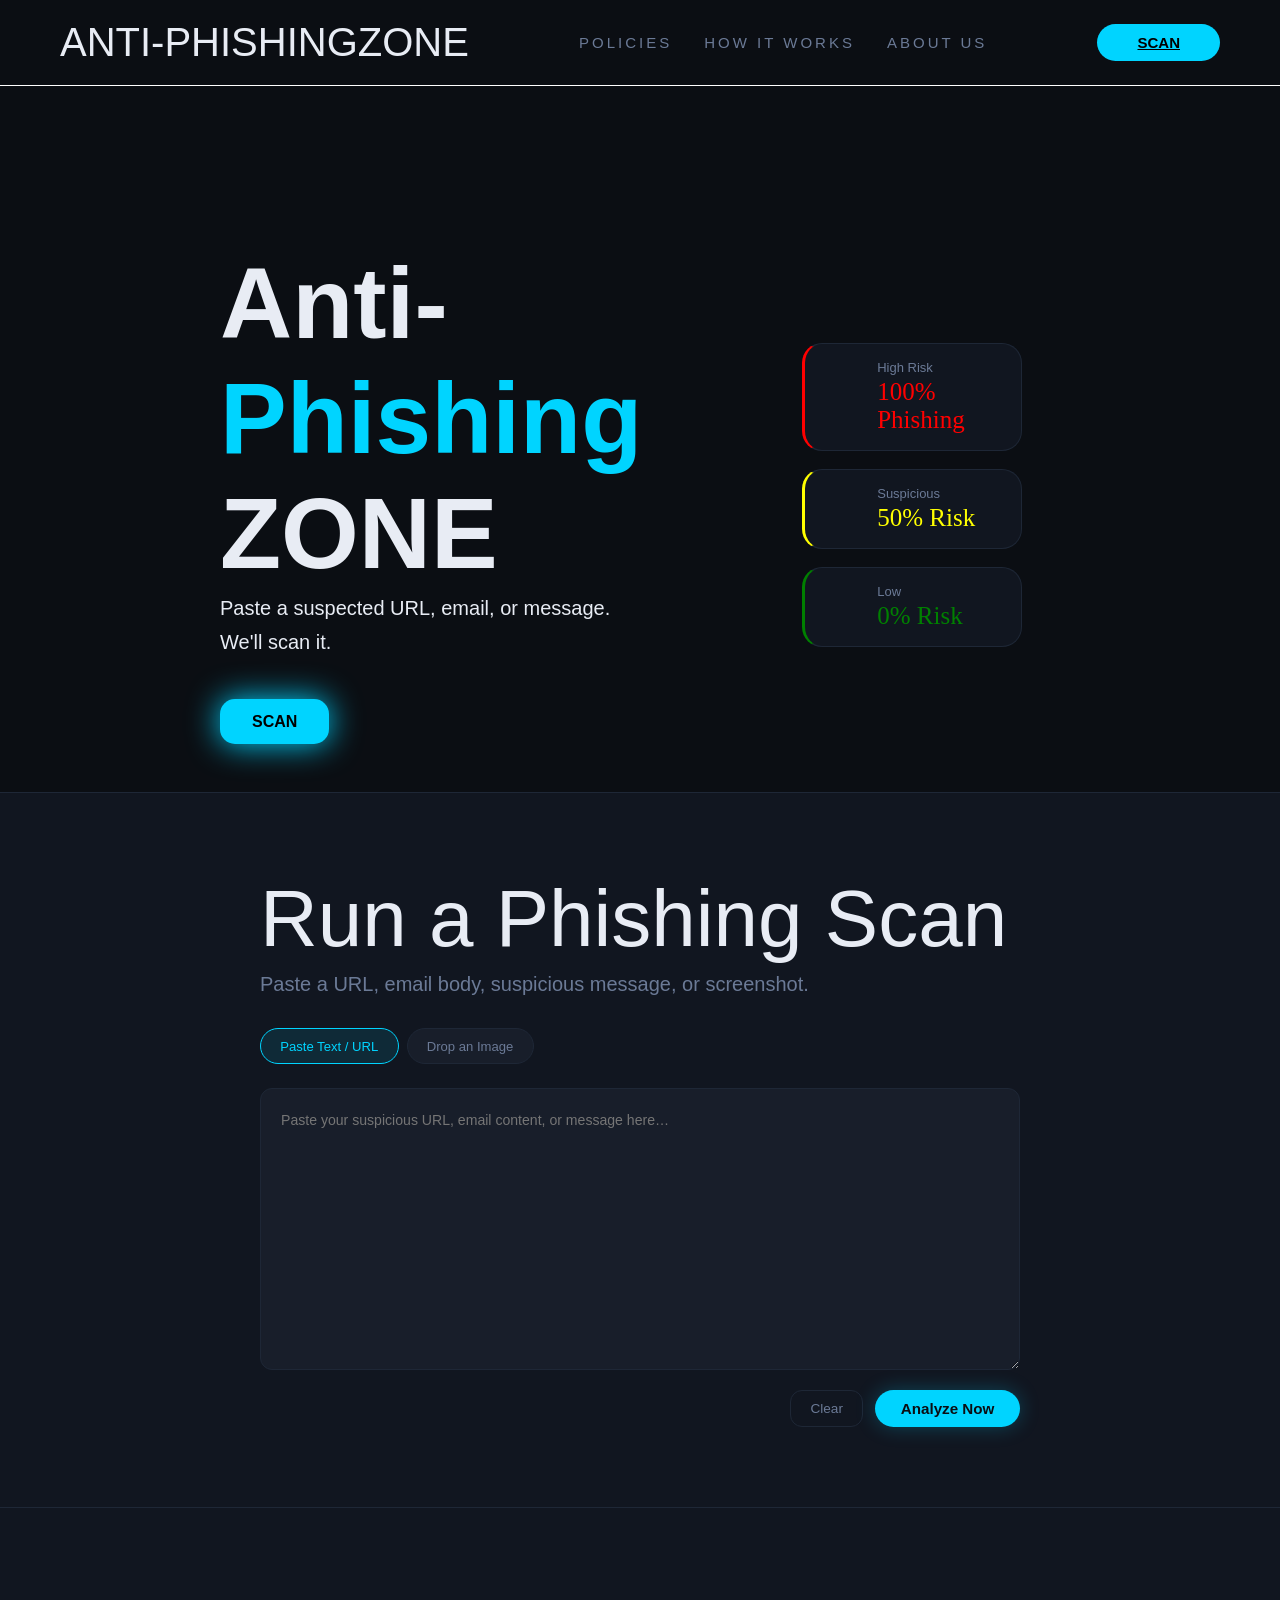
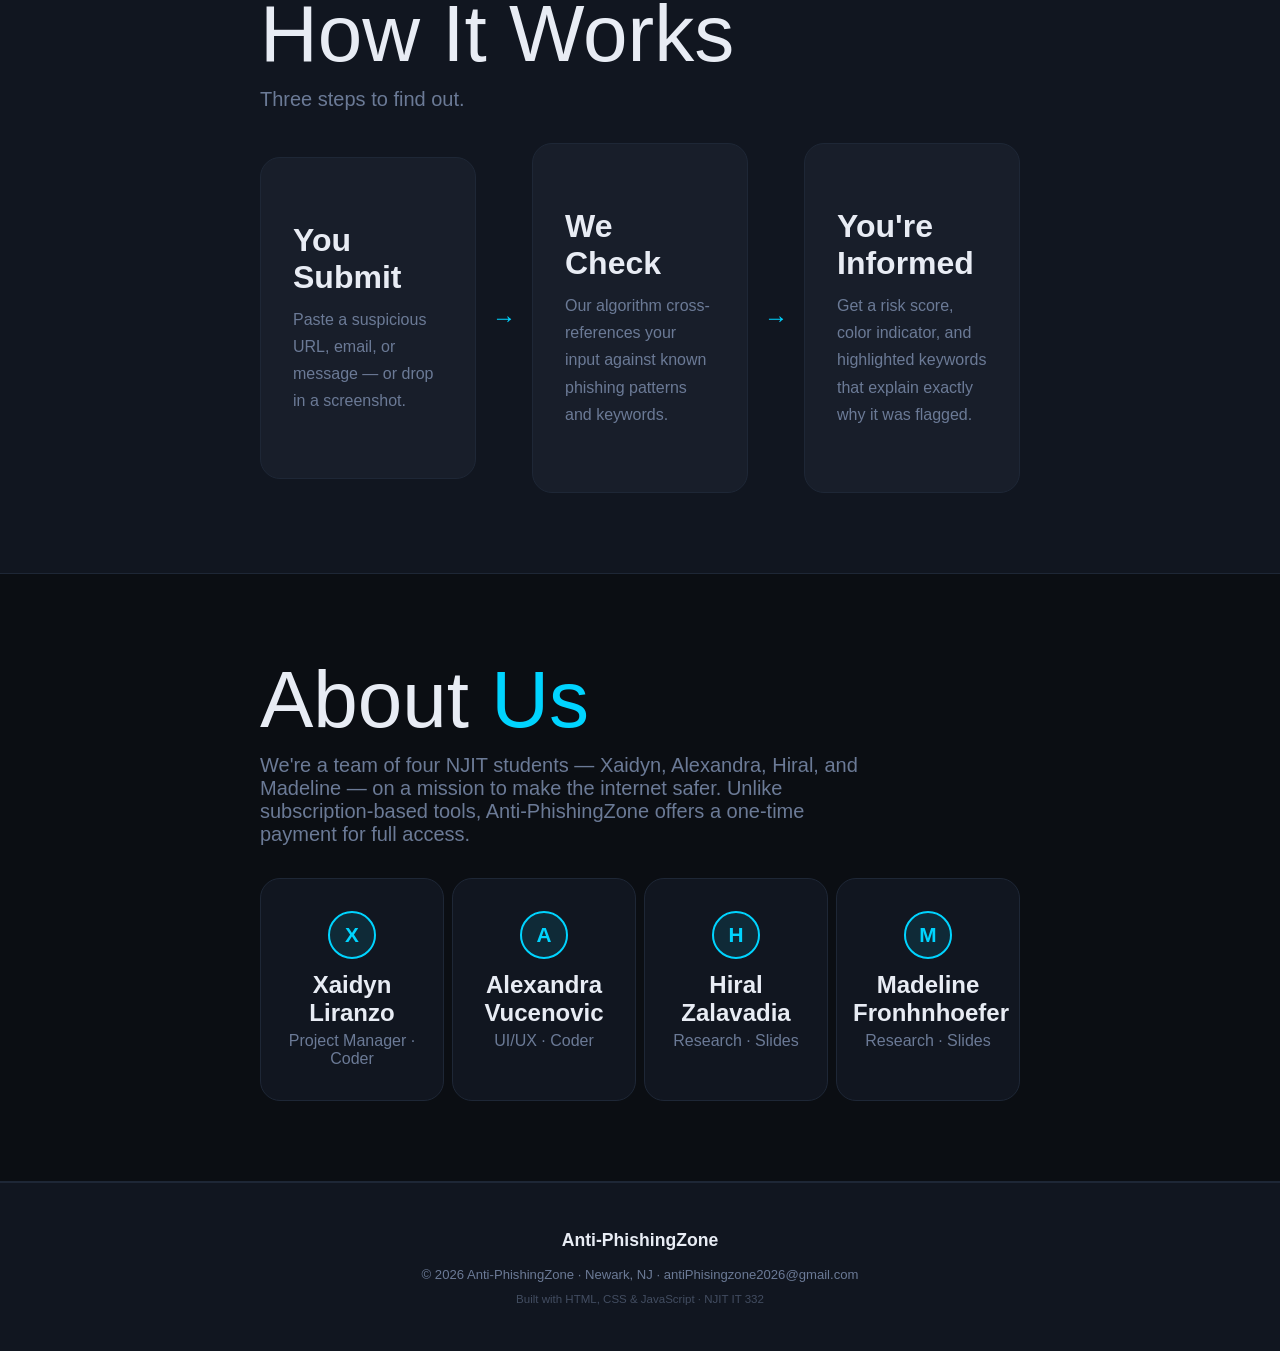
==== commit eed349ce: "Final index.html" ====
--- a/index.html
+++ b/index.html
@@ -14,12 +14,12 @@
                 <span class="text">ANTI-PHISHINGZONE</span>
             </div>
             <ul class="links">
-                <li><a href="#scan">SCAN</a></li>
+                <li><a href="legal.html">POLICIES</a></li>
                 <li><a href="#how">HOW IT WORKS</a></li>
                 <li><a href="#about">ABOUT US</a></li>
             </ul>
-            <button class="scan">SCAN</button>
-        </nav>
+            <a href="#scan" class="scan">SCAN</a>       
+ </nav>
 
         <section class="descp" id="descp">
             <div class="grid"></div>
@@ -198,4 +198,4 @@
 
         <script src="app.js"></script>
     </body>
-</html>+</html>
